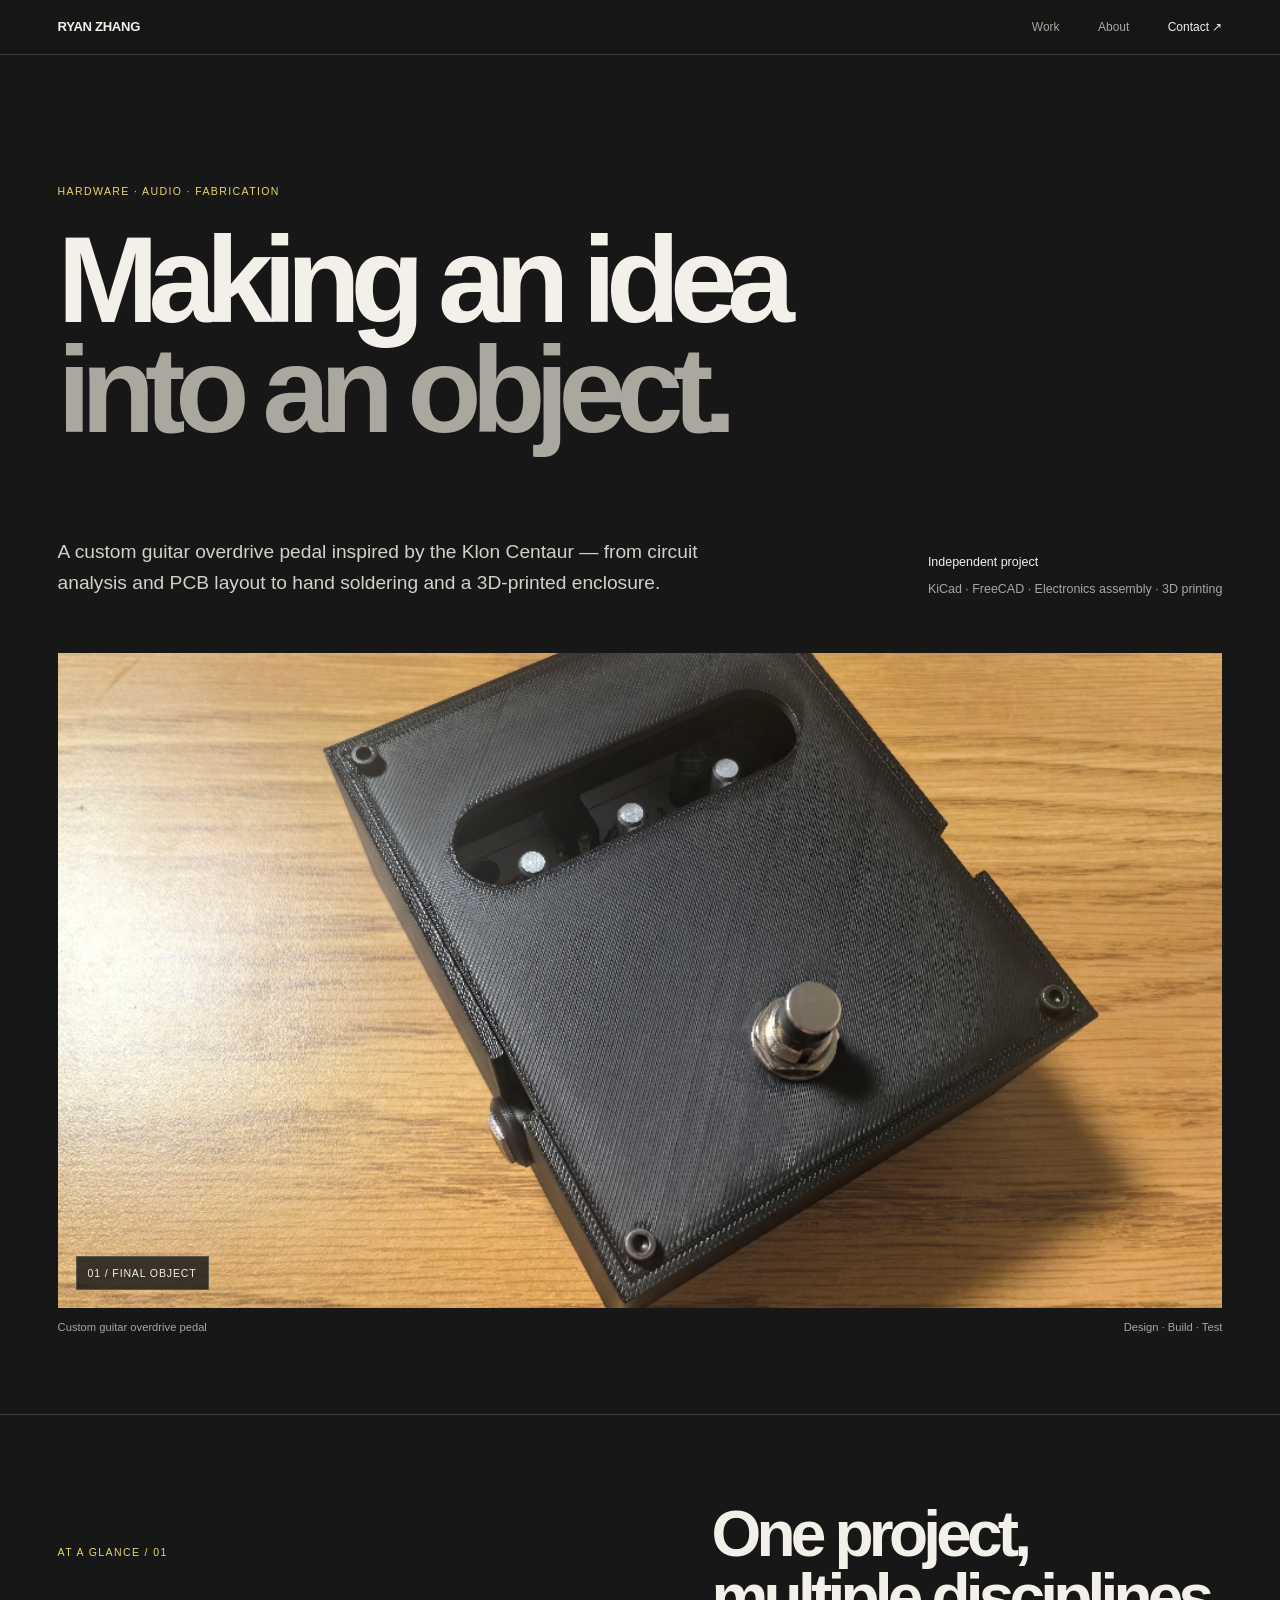
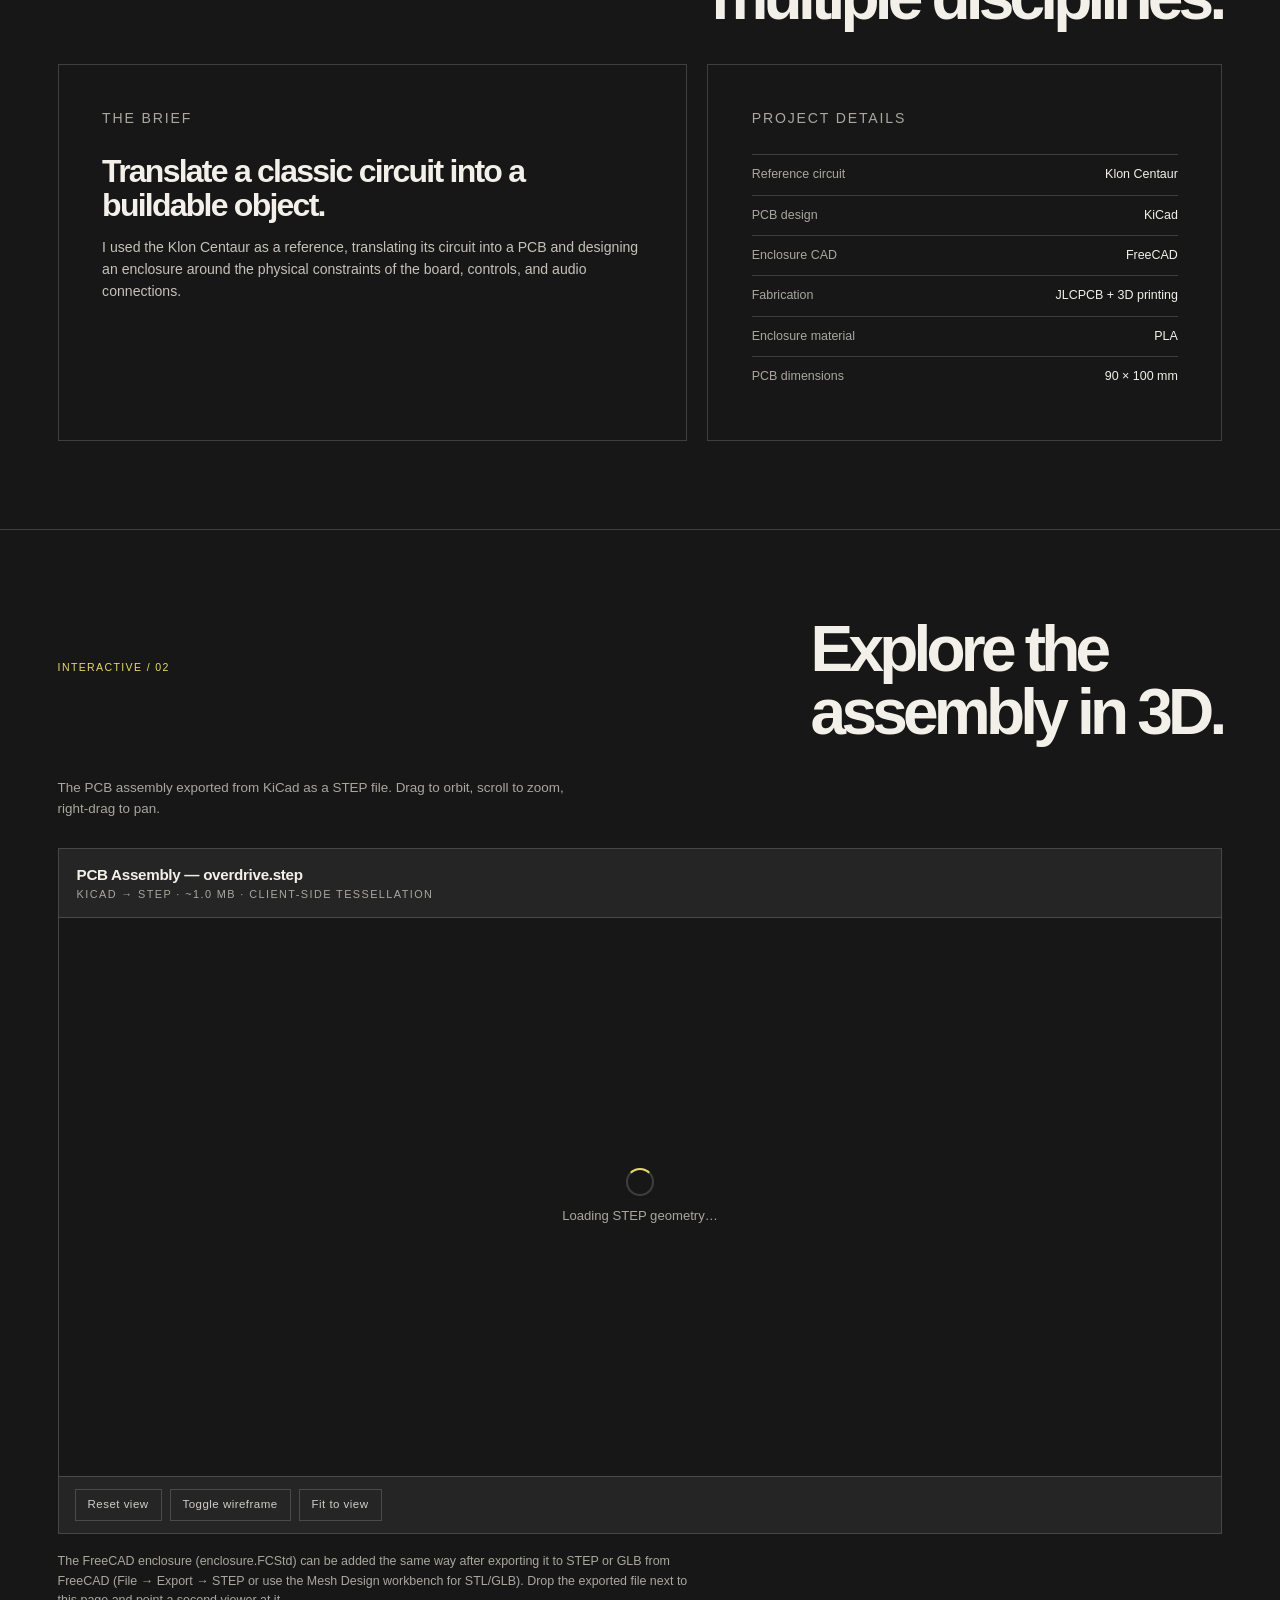
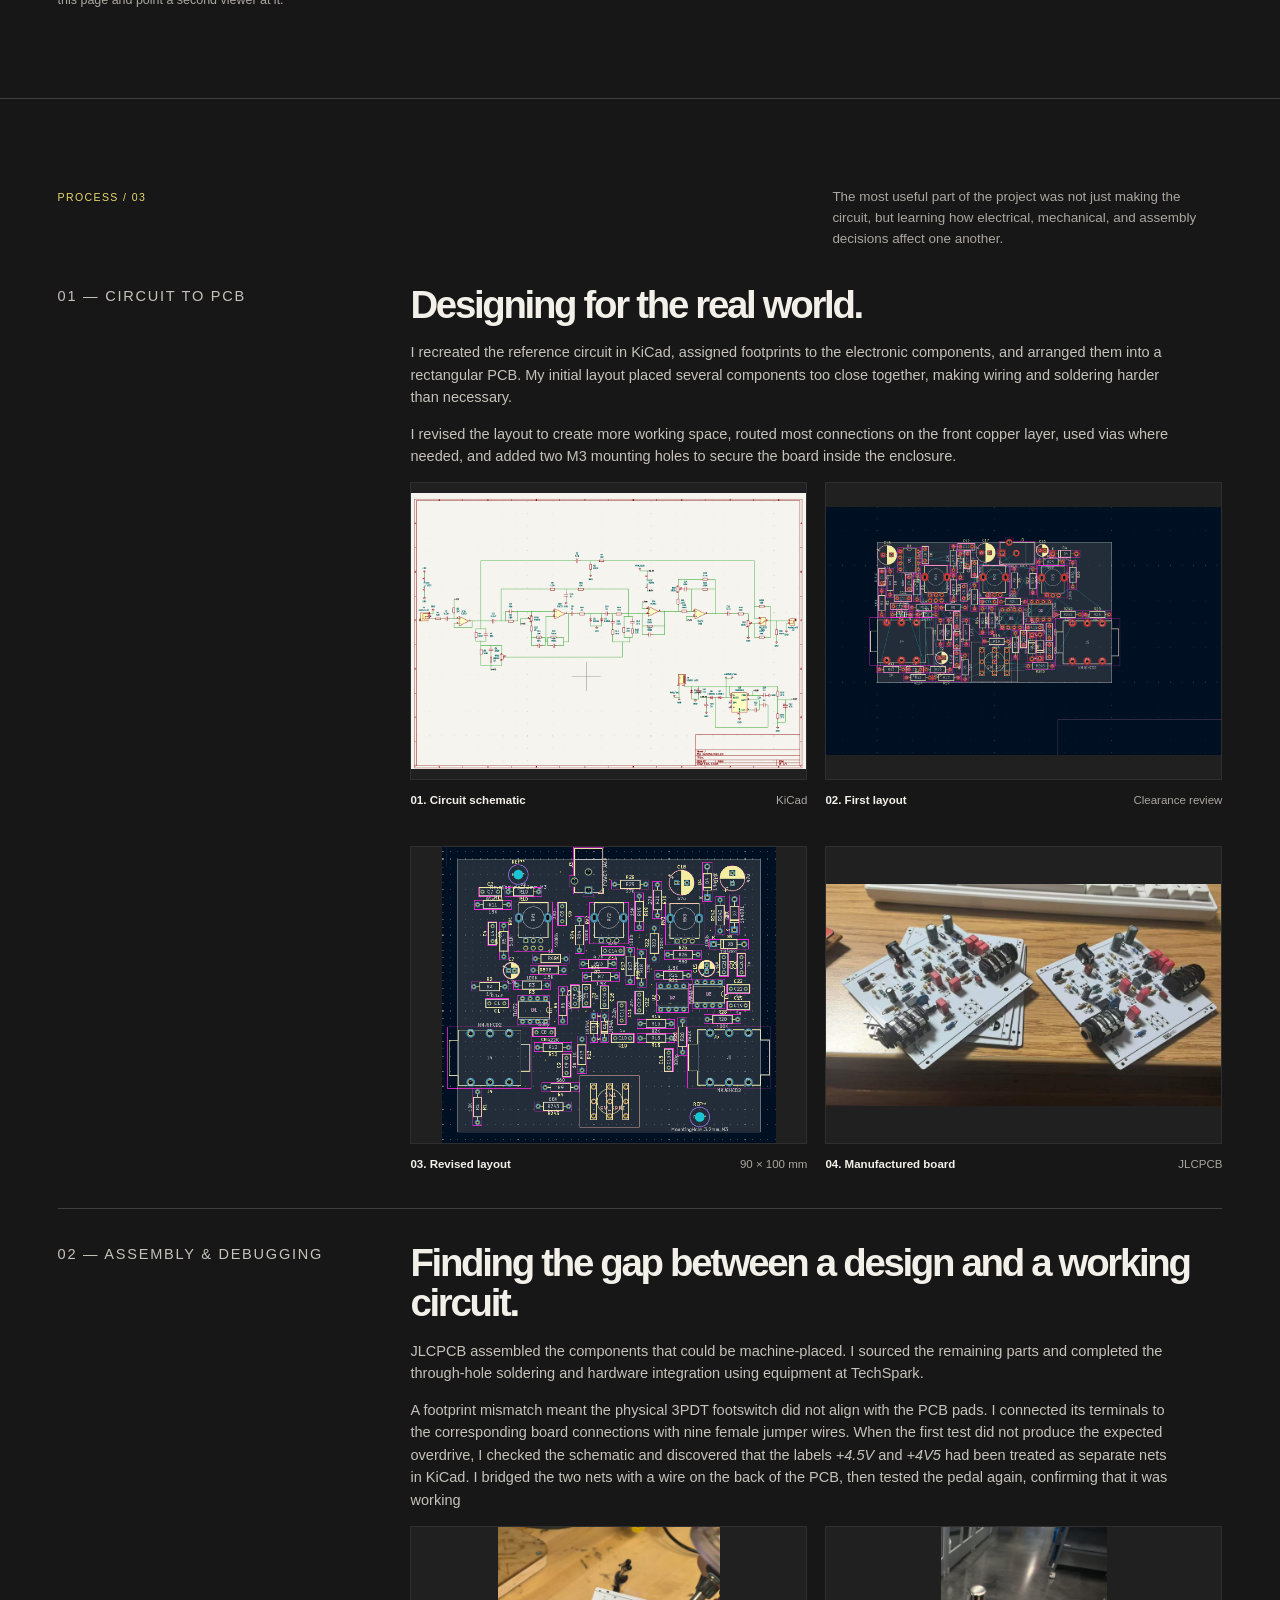
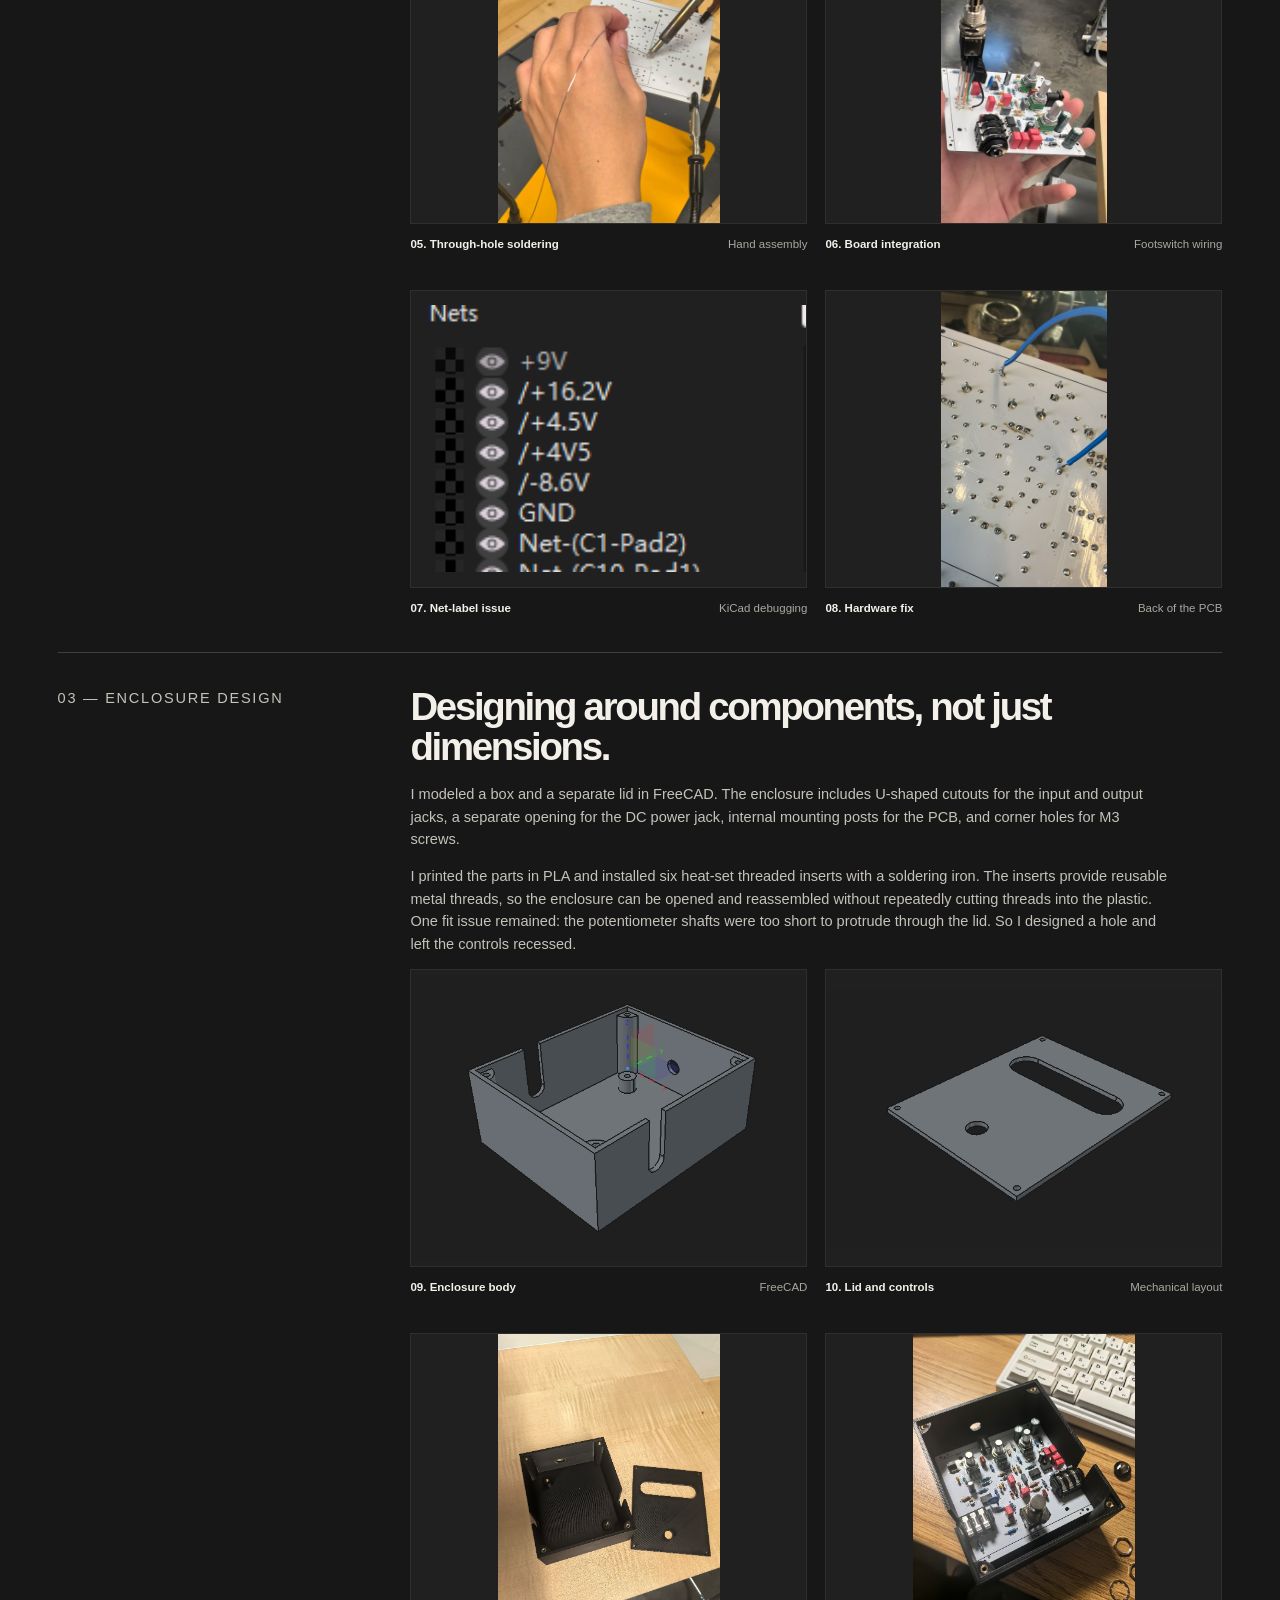
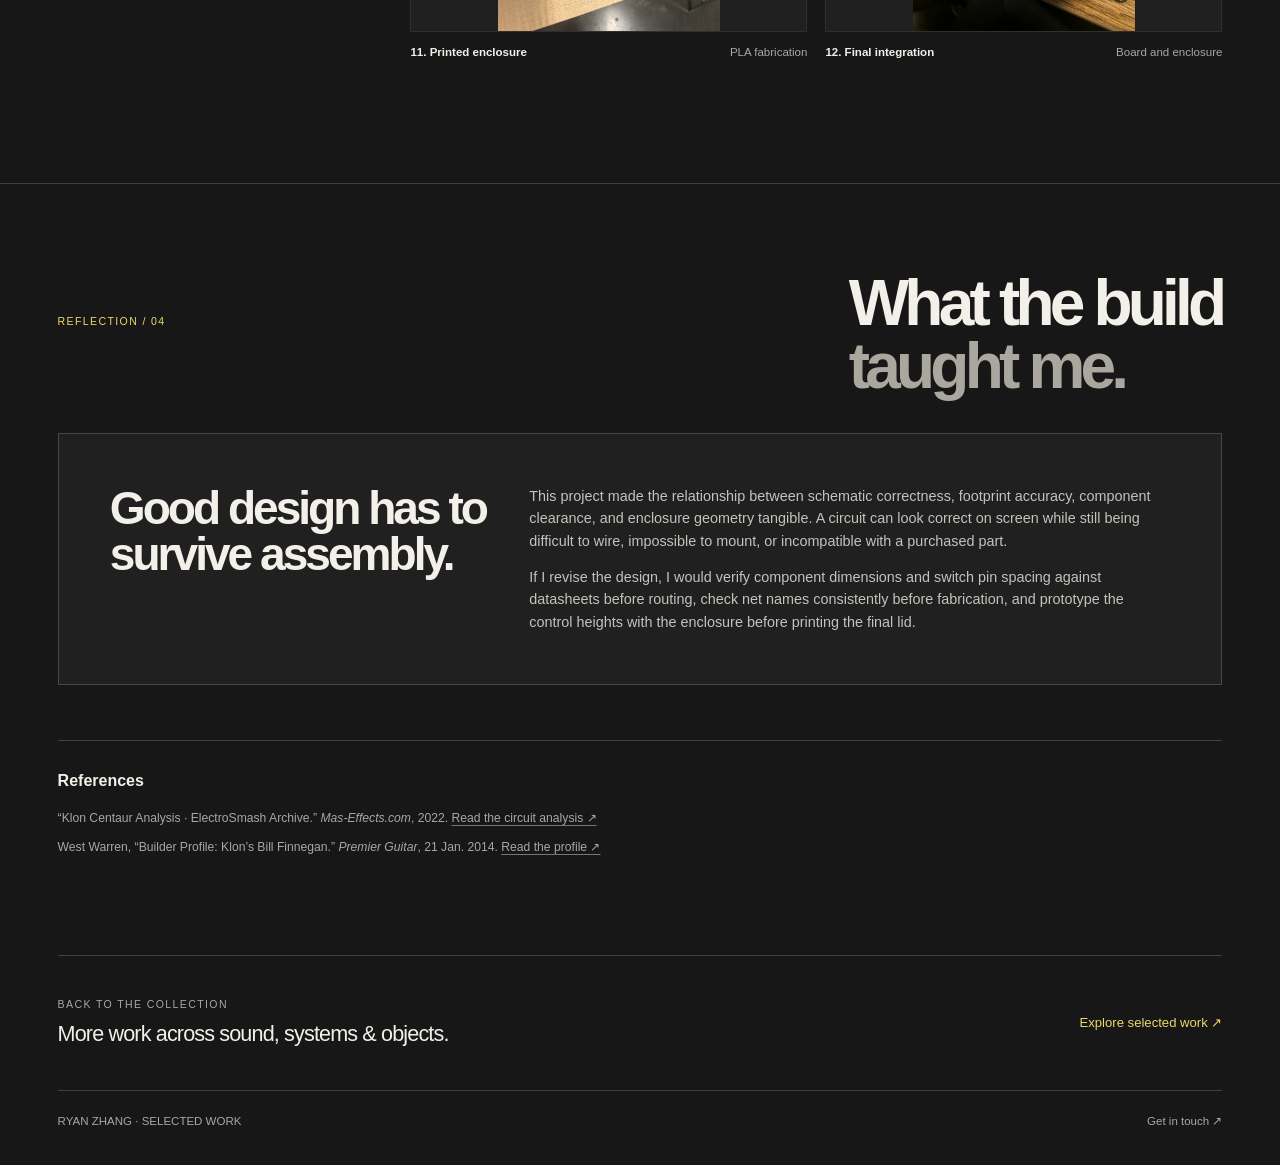
==== custom-guitar-overdrive-pedal/index.html @ 2b257dc9 "design" ====
<!DOCTYPE html>
<html lang="en">
<head>
  <meta charset="UTF-8">
  <meta name="viewport" content="width=device-width, initial-scale=1.0">
  <meta name="theme-color" content="#171717">
  <meta name="description" content="A custom guitar overdrive pedal designed in KiCad, assembled by hand, and housed in a 3D-printed enclosure.">
  <title>Custom Guitar Overdrive Pedal — Ryan Zhang</title>
  <style>
    :root {
      --bg: #171717;
      --panel: #202020;
      --panel-2: #252525;
      --text: #f2f0e9;
      --muted: #aaa79f;
      --soft: #d0cdc5;
      --line: rgba(242, 240, 233, .18);
      --accent: #e9d86b;
      --page: min(1440px, calc(100% - 9vw));
    }
    * { box-sizing: border-box; margin: 0; padding: 0; }
    html { scroll-behavior: smooth; scroll-padding-top: 88px; }
    body {
      background: var(--bg); color: var(--text);
      font-family: Inter, "Helvetica Neue", Arial, sans-serif;
      -webkit-font-smoothing: antialiased; line-height: 1.55;
    }
    a { color: inherit; text-decoration: none; }
    img { display: block; max-width: 100%; }
    button { font: inherit; }
    ::selection { background: var(--accent); color: var(--bg); }
    .wrap { width: var(--page); margin-inline: auto; }
    .topbar {
      position: sticky; top: 0; z-index: 20;
      display: flex; align-items: center; justify-content: space-between;
      gap: 24px; padding: 17px max(4.5vw, calc((100vw - 1440px) / 2));
      border-bottom: 1px solid var(--line);
      background: rgba(23,23,23,.91); backdrop-filter: blur(16px);
    }
    .wordmark { font-size: .82rem; font-weight: 760; letter-spacing: -.025em; }
    .nav { display: flex; align-items: center; gap: clamp(18px, 3vw, 42px); }
    .nav a { font-size: .75rem; color: var(--muted); transition: color .2s ease; }
    .nav a:hover, .nav a:focus-visible { color: var(--accent); }
    .nav .contact-link { color: var(--text); }
    .eyebrow, .section-label, .meta, .figure-no {
      font-size: .66rem; letter-spacing: .13em; text-transform: uppercase;
    }
    .eyebrow, .section-label { color: var(--accent); }
    .hero { padding-top: clamp(72px, 10vw, 142px); padding-bottom: 78px; }
    .eyebrow { margin-bottom: 25px; }
    h1 {
      max-width: 1160px; font-size: clamp(3.4rem, 9.5vw, 9rem);
      line-height: .91; letter-spacing: -.085em; font-weight: 730;
    }
    h1 .muted-line { display: block; color: var(--muted); }
    .hero-bottom {
      display: grid; grid-template-columns: minmax(0, 1.15fr) minmax(220px, .6fr);
      gap: 36px; align-items: end; margin-top: clamp(42px, 7vw, 90px);
    }
    .intro { max-width: 640px; font-size: clamp(1rem, 1.5vw, 1.22rem); color: #d4d1c9; line-height: 1.65; }
    .hero-note { justify-self: end; max-width: 300px; color: var(--muted); font-size: .78rem; }
    .hero-note span { color: var(--text); display: block; margin-bottom: 7px; }
    .hero-image { margin-top: 54px; position: relative; background: var(--panel); overflow: hidden; }
    .hero-image img { width: 100%; max-height: 760px; aspect-ratio: 16 / 9; object-fit: cover; cursor: zoom-in; }
    .image-overlay {
      position: absolute; left: 18px; bottom: 18px; padding: 8px 11px;
      background: rgba(23,23,23,.82); border: 1px solid var(--line);
      color: var(--text); font-size: .66rem; letter-spacing: .08em; text-transform: uppercase;
      pointer-events: none;
    }
    .image-caption { display: flex; justify-content: space-between; gap: 20px; margin-top: 11px; color: var(--muted); font-size: .7rem; }
    .section { padding-block: 88px; border-top: 1px solid var(--line); }
    .section-head { display: flex; align-items: baseline; justify-content: space-between; gap: 24px; margin-bottom: 35px; }
    .section-label { flex: 0 0 auto; }
    h2 { font-size: clamp(2.2rem, 5vw, 4.8rem); line-height: .98; letter-spacing: -.075em; font-weight: 680; }
    .section-description { max-width: 390px; color: var(--muted); font-size: .84rem; }
    .overview-grid { display: grid; grid-template-columns: 1.1fr .9fr; gap: 20px; }
    .overview-card { padding: clamp(23px, 3.4vw, 44px); border: 1px solid var(--line); min-height: 235px; }
    .overview-card .meta { color: var(--muted); }
    .overview-card h3 { font-size: clamp(1.45rem, 2.5vw, 2.4rem); line-height: 1.06; letter-spacing: -.055em; margin: 25px 0 14px; }
    .overview-card p { color: #c5c2ba; font-size: .88rem; max-width: 590px; }
    .spec-list { list-style: none; margin-top: 24px; }
    .spec-list li { display: flex; justify-content: space-between; gap: 18px; padding: 10px 0; border-top: 1px solid var(--line); font-size: .78rem; }
    .spec-list li span:first-child { color: var(--muted); }
    .spec-list li span:last-child { text-align: right; }
    .story { display: grid; grid-template-columns: minmax(150px, .34fr) minmax(0, 1fr); gap: clamp(25px, 6vw, 95px); padding: 34px 0; border-top: 1px solid var(--line); }
    .story:first-of-type { border-top: 0; padding-top: 0; }
    .story-index { color: var(--accent); font-size: .69rem; letter-spacing: .12em; text-transform: uppercase; }
    .story h3 { font-size: clamp(1.55rem, 3vw, 2.7rem); letter-spacing: -.06em; line-height: 1.05; margin-bottom: 16px; }
    .story p { max-width: 760px; color: #c5c2ba; font-size: .91rem; margin-bottom: 14px; }
    .story p:last-child { margin-bottom: 0; }
    .figure-grid { display: grid; grid-template-columns: repeat(2, minmax(0, 1fr)); gap: 36px 18px; }
    figure { min-width: 0; }
    .figure-image { overflow: hidden; background: var(--panel); border: 1px solid rgba(242,240,233,.07); }
    .figure-image img { width: 100%; aspect-ratio: 4 / 3; object-fit: contain; background: #202020; cursor: zoom-in; transition: transform .5s ease; }
    figure:hover .figure-image img { transform: scale(1.015); }
    figcaption { display: flex; justify-content: space-between; gap: 15px; padding-top: 12px; color: var(--muted); font-size: .72rem; }
    figcaption strong { color: var(--text); font-weight: 560; }
    .wide-figure { margin-top: 30px; }
    .wide-figure .figure-image img { aspect-ratio: 16 / 9; }
    .lesson {
      display: grid; grid-template-columns: .75fr 1.25fr; gap: 35px;
      padding: clamp(25px, 4vw, 52px); background: var(--panel); border: 1px solid var(--line);
    }
    .lesson h3 { font-size: clamp(1.8rem, 3.6vw, 3.2rem); line-height: 1; letter-spacing: -.065em; }
    .lesson p { color: #c5c2ba; font-size: .9rem; margin-bottom: 14px; }
    .lesson p:last-child { margin-bottom: 0; }
    .sources { border-top: 1px solid var(--line); padding-top: 28px; }
    .sources h3 { font-size: 1rem; margin-bottom: 15px; }
    .sources p { color: var(--muted); font-size: .76rem; margin-bottom: 10px; overflow-wrap: anywhere; }
    .sources a { text-decoration: underline; text-decoration-color: #777; text-underline-offset: 3px; }
    .next-project { display: flex; align-items: center; justify-content: space-between; gap: 25px; padding-block: 40px; border-top: 1px solid var(--line); }
    .next-project .meta { color: var(--muted); }
    .next-project a { color: var(--accent); font-size: .82rem; }
    footer { border-top: 1px solid var(--line); padding: 22px 0 34px; display: flex; justify-content: space-between; gap: 20px; color: var(--muted); font-size: .72rem; }
    .lightbox {
      position: fixed; inset: 0; z-index: 100; display: none; align-items: center; justify-content: center;
      padding: 4vw; background: rgba(0,0,0,.92); cursor: zoom-out;
    }
    .lightbox.open { display: flex; }
    .lightbox img { max-width: 94vw; max-height: 88vh; object-fit: contain; }
    .lightbox button {
      position: absolute; top: 20px; right: 25px; border: 1px solid var(--line);
      background: var(--panel); color: var(--text); padding: 9px 13px; cursor: pointer;
    }

    /* ===== 3D Viewer styles ===== */
    .viewer-section { padding-block: 88px; border-top: 1px solid var(--line); }
    .viewer-grid {
      display: grid;
      grid-template-columns: 1fr;
      gap: 28px;
    }
    .viewer-card {
      border: 1px solid var(--line);
      background: var(--panel);
      overflow: hidden;
    }
    .viewer-header {
      display: flex;
      align-items: center;
      justify-content: space-between;
      gap: 16px;
      padding: 14px 18px;
      border-bottom: 1px solid var(--line);
      background: var(--panel-2);
    }
    .viewer-header h3 {
      font-size: .95rem;
      letter-spacing: -.02em;
      font-weight: 600;
    }
    .viewer-header .meta { color: var(--muted); font-size: .68rem; }
    .viewer-canvas-wrap {
      position: relative;
      width: 100%;
      height: min(62vh, 560px);
      background: #1a1a1a;
    }
    .viewer-canvas-wrap canvas {
      display: block;
      width: 100% !important;
      height: 100% !important;
    }
    .viewer-status {
      position: absolute;
      inset: 0;
      display: flex;
      align-items: center;
      justify-content: center;
      flex-direction: column;
      gap: 10px;
      background: rgba(23,23,23,.85);
      color: var(--muted);
      font-size: .82rem;
      pointer-events: none;
      transition: opacity .3s ease;
    }
    .viewer-status.hidden { opacity: 0; pointer-events: none; }
    .viewer-status .spinner {
      width: 28px; height: 28px;
      border: 2px solid var(--line);
      border-top-color: var(--accent);
      border-radius: 50%;
      animation: spin 0.8s linear infinite;
    }
    @keyframes spin { to { transform: rotate(360deg); } }
    .viewer-controls {
      display: flex;
      flex-wrap: wrap;
      gap: 8px;
      padding: 12px 16px;
      border-top: 1px solid var(--line);
      background: var(--panel-2);
    }
    .viewer-controls button {
      background: transparent;
      border: 1px solid var(--line);
      color: var(--soft);
      padding: 6px 12px;
      font-size: .72rem;
      letter-spacing: .04em;
      cursor: pointer;
      transition: border-color .2s, color .2s;
    }
    .viewer-controls button:hover,
    .viewer-controls button:focus-visible {
      border-color: var(--accent);
      color: var(--accent);
    }
    .viewer-note {
      margin-top: 18px;
      color: var(--muted);
      font-size: .78rem;
      max-width: 640px;
    }

    @media (max-width: 760px) {
      :root { --page: calc(100% - 40px); }
      .topbar { padding: 15px 20px; }
      .nav { gap: 15px; }
      .nav a { font-size: .7rem; }
      .hero { padding-top: 75px; padding-bottom: 55px; }
      h1 { font-size: clamp(3.1rem, 14vw, 6.5rem); }
      .hero-bottom, .overview-grid, .lesson { grid-template-columns: 1fr; }
      .hero-bottom { gap: 18px; margin-top: 38px; }
      .hero-note { justify-self: start; }
      .hero-image { margin-top: 35px; }
      .hero-image img { aspect-ratio: 4 / 3; }
      .section, .viewer-section { padding-block: 62px; }
      .section-head { align-items: flex-start; flex-direction: column; gap: 14px; }
      .story { grid-template-columns: 1fr; gap: 14px; }
      .figure-grid { grid-template-columns: 1fr; gap: 28px; }
      .figure-image img { aspect-ratio: 4 / 3; }
      .image-caption { flex-direction: column; gap: 3px; }
      .next-project, footer { align-items: flex-start; flex-direction: column; }
      .viewer-canvas-wrap { height: 48vh; }
    }
    @media (prefers-reduced-motion: reduce) {
      html { scroll-behavior: auto; }
      *, *::before, *::after { transition-duration: .01ms !important; animation-duration: .01ms !important; }
    }
  </style>
</head>
<body>
  <header class="topbar">
    <a class="wordmark" href="../index.html">RYAN ZHANG</a>
    <nav class="nav" aria-label="Main navigation">
      <a href="../index.html#work">Work</a>
      <a href="../index.html#about">About</a>
      <a class="contact-link" href="../index.html#contact">Contact ↗</a>
    </nav>
  </header>

  <main>
    <section class="hero wrap" id="top">
      <p class="eyebrow">Hardware · Audio · Fabrication</p>
      <h1>Making an idea<br><span class="muted-line">into an object.</span></h1>
      <div class="hero-bottom">
        <p class="intro">A custom guitar overdrive pedal inspired by the Klon Centaur — from circuit analysis and PCB layout to hand soldering and a 3D-printed enclosure.</p>
        <p class="hero-note"><span>Independent project</span>KiCad · FreeCAD · Electronics assembly · 3D printing</p>
      </div>
      <figure class="hero-image">
        <img src="../resources/custom_guitar_overdrive_pedal/figure-01.jpeg" alt="Completed custom guitar overdrive pedal" data-lightbox>
        <span class="image-overlay">01 / Final object</span>
      </figure>
      <div class="image-caption"><span>Custom guitar overdrive pedal</span><span>Design · Build · Test</span></div>
    </section>

    <section class="section">
      <div class="wrap">
        <div class="section-head">
          <p class="section-label">At a glance / 01</p>
          <h2>One project,<br>multiple disciplines.</h2>
        </div>
        <div class="overview-grid">
          <article class="overview-card">
            <p class="meta">The brief</p>
            <h3>Translate a classic circuit into a buildable object.</h3>
            <p>I used the Klon Centaur as a reference, translating its circuit into a PCB and designing an enclosure around the physical constraints of the board, controls, and audio connections.</p>
          </article>
          <article class="overview-card">
            <p class="meta">Project details</p>
            <ul class="spec-list">
              <li><span>Reference circuit</span><span>Klon Centaur</span></li>
              <li><span>PCB design</span><span>KiCad</span></li>
              <li><span>Enclosure CAD</span><span>FreeCAD</span></li>
              <li><span>Fabrication</span><span>JLCPCB + 3D printing</span></li>
              <li><span>Enclosure material</span><span>PLA</span></li>
              <li><span>PCB dimensions</span><span>90 × 100 mm</span></li>
            </ul>
          </article>
        </div>
      </div>
    </section>

    <!-- ===== Interactive 3D Section ===== -->
    <section class="viewer-section" id="3d">
      <div class="wrap">
        <div class="section-head">
          <p class="section-label">Interactive / 02</p>
          <h2>Explore the<br>assembly in 3D.</h2>
        </div>
        <p class="section-description" style="max-width:520px;margin-bottom:28px">
          The PCB assembly exported from KiCad as a STEP file. Drag to orbit, scroll to zoom, right-drag to pan.
        </p>

        <div class="viewer-grid">
          <div class="viewer-card">
            <div class="viewer-header">
              <div>
                <h3>PCB Assembly — overdrive.step</h3>
                <p class="meta">KiCad → STEP · ~1.0 MB · client-side tessellation</p>
              </div>
            </div>
            <div class="viewer-canvas-wrap" id="pcb-viewer">
              <div class="viewer-status" id="pcb-status">
                <div class="spinner"></div>
                <span>Loading STEP geometry…</span>
              </div>
            </div>
            <div class="viewer-controls">
              <button type="button" id="pcb-reset">Reset view</button>
              <button type="button" id="pcb-wireframe">Toggle wireframe</button>
              <button type="button" id="pcb-fit">Fit to view</button>
            </div>
          </div>
        </div>

        <p class="viewer-note">
          The FreeCAD enclosure (enclosure.FCStd) can be added the same way after exporting it to STEP or GLB from FreeCAD
          (File → Export → STEP or use the Mesh Design workbench for STL/GLB). Drop the exported file next to this page and
          point a second viewer at it.
        </p>
      </div>
    </section>

    <section class="section">
      <div class="wrap">
        <div class="section-head">
          <p class="section-label">Process / 03</p>
          <p class="section-description">The most useful part of the project was not just making the circuit, but learning how electrical, mechanical, and assembly decisions affect one another.</p>
        </div>

        <article class="story">
          <p class="story-index">01 — Circuit to PCB</p>
          <div>
            <h3>Designing for the real world.</h3>
            <p>I recreated the reference circuit in KiCad, assigned footprints to the electronic components, and arranged them into a rectangular PCB. My initial layout placed several components too close together, making wiring and soldering harder than necessary.</p>
            <p>I revised the layout to create more working space, routed most connections on the front copper layer, used vias where needed, and added two M3 mounting holes to secure the board inside the enclosure.</p>
            <div class="figure-grid">
              <figure>
                <div class="figure-image"><img src="../resources/custom_guitar_overdrive_pedal/figure-02.png" alt="Klon-inspired circuit schematic in KiCad" loading="lazy" data-lightbox></div>
                <figcaption><strong>01. Circuit schematic</strong><span>KiCad</span></figcaption>
              </figure>
              <figure>
                <div class="figure-image"><img src="../resources/custom_guitar_overdrive_pedal/figure-03.png" alt="Initial compact PCB layout" loading="lazy" data-lightbox></div>
                <figcaption><strong>02. First layout</strong><span>Clearance review</span></figcaption>
              </figure>
              <figure>
                <div class="figure-image"><img src="../resources/custom_guitar_overdrive_pedal/figure-04.png" alt="Revised PCB layout with more component spacing" loading="lazy" data-lightbox></div>
                <figcaption><strong>03. Revised layout</strong><span>90 × 100 mm</span></figcaption>
              </figure>
              <figure>
                <div class="figure-image"><img src="../resources/custom_guitar_overdrive_pedal/figure-05.jpeg" alt="Manufactured PCB before all through-hole components were installed" loading="lazy" data-lightbox></div>
                <figcaption><strong>04. Manufactured board</strong><span>JLCPCB</span></figcaption>
              </figure>
            </div>
          </div>
        </article>

        <article class="story">
          <p class="story-index">02 — Assembly & debugging</p>
          <div>
            <h3>Finding the gap between a design and a working circuit.</h3>
            <p>JLCPCB assembled the components that could be machine-placed. I sourced the remaining parts and completed the through-hole soldering and hardware integration using equipment at TechSpark.</p>
            <p>A footprint mismatch meant the physical 3PDT footswitch did not align with the PCB pads. I connected its terminals to the corresponding board connections with nine female jumper wires. When the first test did not produce the expected overdrive, I checked the schematic and discovered that the labels <em>+4.5V</em> and <em>+4V5</em> had been treated as separate nets in KiCad. I bridged the two nets with a wire on the back of the PCB, then tested the pedal again, confirming that it was working</p>
            <div class="figure-grid">
              <figure>
                <div class="figure-image"><img src="../resources/custom_guitar_overdrive_pedal/figure-06.jpeg" alt="Soldering a diode onto the PCB" loading="lazy" data-lightbox></div>
                <figcaption><strong>05. Through-hole soldering</strong><span>Hand assembly</span></figcaption>
              </figure>
              <figure>
                <div class="figure-image"><img src="../resources/custom_guitar_overdrive_pedal/figure-07.jpeg" alt="PCB after soldering and jumper-wire integration" loading="lazy" data-lightbox></div>
                <figcaption><strong>06. Board integration</strong><span>Footswitch wiring</span></figcaption>
              </figure>
              <figure>
                <div class="figure-image"><img src="../resources/custom_guitar_overdrive_pedal/figure-08.png" alt="KiCad schematic showing the differently named voltage nets" loading="lazy" data-lightbox></div>
                <figcaption><strong>07. Net-label issue</strong><span>KiCad debugging</span></figcaption>
              </figure>
              <figure>
                <div class="figure-image"><img src="../resources/custom_guitar_overdrive_pedal/figure-09.jpeg" alt="Wire soldered across the two PCB nets" loading="lazy" data-lightbox></div>
                <figcaption><strong>08. Hardware fix</strong><span>Back of the PCB</span></figcaption>
              </figure>
            </div>
          </div>
        </article>

        <article class="story">
          <p class="story-index">03 — Enclosure design</p>
          <div>
            <h3>Designing around components, not just dimensions.</h3>
            <p>I modeled a box and a separate lid in FreeCAD. The enclosure includes U-shaped cutouts for the input and output jacks, a separate opening for the DC power jack, internal mounting posts for the PCB, and corner holes for M3 screws.</p>
            <p>I printed the parts in PLA and installed six heat-set threaded inserts with a soldering iron. The inserts provide reusable metal threads, so the enclosure can be opened and reassembled without repeatedly cutting threads into the plastic. One fit issue remained: the potentiometer shafts were too short to protrude through the lid. So I designed a hole and left the controls recessed.</p>
            <div class="figure-grid">
              <figure>
                <div class="figure-image"><img src="../resources/custom_guitar_overdrive_pedal/figure-10.png" alt="FreeCAD model of the enclosure box" loading="lazy" data-lightbox></div>
                <figcaption><strong>09. Enclosure body</strong><span>FreeCAD</span></figcaption>
              </figure>
              <figure>
                <div class="figure-image"><img src="../resources/custom_guitar_overdrive_pedal/figure-11.png" alt="FreeCAD model of the enclosure lid with openings for controls" loading="lazy" data-lightbox></div>
                <figcaption><strong>10. Lid and controls</strong><span>Mechanical layout</span></figcaption>
              </figure>
              <figure>
                <div class="figure-image"><img src="../resources/custom_guitar_overdrive_pedal/figure-12.jpeg" alt="3D-printed PLA enclosure" loading="lazy" data-lightbox></div>
                <figcaption><strong>11. Printed enclosure</strong><span>PLA fabrication</span></figcaption>
              </figure>
              <figure>
                <div class="figure-image"><img src="../resources/custom_guitar_overdrive_pedal/figure-13.jpeg" alt="PCB being placed inside the printed enclosure" loading="lazy" data-lightbox></div>
                <figcaption><strong>12. Final integration</strong><span>Board and enclosure</span></figcaption>
              </figure>
            </div>
          </div>
        </article>
      </div>
    </section>

    <section class="section">
      <div class="wrap">
        <div class="section-head">
          <p class="section-label">Reflection / 04</p>
          <h2>What the build<br><span style="color:var(--muted)">taught me.</span></h2>
        </div>
        <div class="lesson">
          <h3>Good design has to survive assembly.</h3>
          <div>
            <p>This project made the relationship between schematic correctness, footprint accuracy, component clearance, and enclosure geometry tangible. A circuit can look correct on screen while still being difficult to wire, impossible to mount, or incompatible with a purchased part.</p>
            <p>If I revise the design, I would verify component dimensions and switch pin spacing against datasheets before routing, check net names consistently before fabrication, and prototype the control heights with the enclosure before printing the final lid.</p>
          </div>
        </div>
        <div class="sources" style="margin-top:55px">
          <h3>References</h3>
          <p>“Klon Centaur Analysis · ElectroSmash Archive.” <em>Mas-Effects.com</em>, 2022. <a href="https://electrosmash.mas-effects.com/klon-centaur-analysis.html" target="_blank" rel="noreferrer">Read the circuit analysis ↗</a></p>
          <p>West Warren, “Builder Profile: Klon’s Bill Finnegan.” <em>Premier Guitar</em>, 21 Jan. 2014. <a href="https://www.premierguitar.com/gear/bill-finnegan-klon" target="_blank" rel="noreferrer">Read the profile ↗</a></p>
        </div>
      </div>
    </section>

    <div class="wrap next-project">
      <div><p class="meta">Back to the collection</p><p style="font-size:1.35rem;letter-spacing:-.04em;margin-top:5px">More work across sound, systems & objects.</p></div>
      <a href="../index.html#work">Explore selected work ↗</a>
    </div>
  </main>

  <footer class="wrap">
    <span>RYAN ZHANG · SELECTED WORK</span>
    <a href="mailto:zwd071023@outlook.com">Get in touch ↗</a>
  </footer>

  <div class="lightbox" id="lightbox" role="dialog" aria-modal="true" aria-label="Expanded project image">
    <button type="button" id="lightbox-close" aria-label="Close image">Close ✕</button>
    <img src="" alt="" id="lightbox-image">
  </div>

  <!-- Three.js (module) + occt-import-js -->
  <script type="importmap">
  {
    "imports": {
      "three": "https://cdn.jsdelivr.net/npm/three@0.160.0/build/three.module.js",
      "three/addons/": "https://cdn.jsdelivr.net/npm/three@0.160.0/examples/jsm/"
    }
  }
  </script>
  <script src="https://cdn.jsdelivr.net/npm/occt-import-js@0.0.23/dist/occt-import-js.js"></script>

  <script type="module">
    import * as THREE from 'three';
    import { OrbitControls } from 'three/addons/controls/OrbitControls.js';

    /* ---------- Lightbox ---------- */
    const lightbox = document.getElementById('lightbox');
    const lightboxImage = document.getElementById('lightbox-image');
    const closeButton = document.getElementById('lightbox-close');
    let previousFocus = null;

    function closeLightbox() {
      lightbox.classList.remove('open');
      lightboxImage.src = '';
      document.body.style.overflow = '';
      if (previousFocus) previousFocus.focus();
    }

    document.querySelectorAll('[data-lightbox]').forEach((image) => {
      image.addEventListener('click', () => {
        previousFocus = image;
        lightboxImage.src = image.currentSrc || image.src;
        lightboxImage.alt = image.alt;
        lightbox.classList.add('open');
        document.body.style.overflow = 'hidden';
        closeButton.focus();
      });
    });

    closeButton.addEventListener('click', closeLightbox);
    lightbox.addEventListener('click', (event) => {
      if (event.target === lightbox) closeLightbox();
    });
    document.addEventListener('keydown', (event) => {
      if (event.key === 'Escape' && lightbox.classList.contains('open')) closeLightbox();
    });

    /* ---------- STEP Viewer ---------- */
    const container = document.getElementById('pcb-viewer');
    const statusEl = document.getElementById('pcb-status');
    if (!container) throw new Error('Viewer container not found');

    const width = container.clientWidth || 800;
    const height = container.clientHeight || 500;

    const scene = new THREE.Scene();
    scene.background = new THREE.Color(0x1a1a1a);

    const camera = new THREE.PerspectiveCamera(45, width / height, 0.1, 5000);
    camera.position.set(120, 90, 140);

    const renderer = new THREE.WebGLRenderer({ antialias: true, alpha: false });
    renderer.setPixelRatio(Math.min(window.devicePixelRatio, 2));
    renderer.setSize(width, height);
    renderer.outputColorSpace = THREE.SRGBColorSpace;
    container.appendChild(renderer.domElement);

    const controls = new OrbitControls(camera, renderer.domElement);
    controls.enableDamping = true;
    controls.dampingFactor = 0.08;
    controls.target.set(0, 0, 0);

    // Lights
    scene.add(new THREE.AmbientLight(0xffffff, 0.55));
    const dir1 = new THREE.DirectionalLight(0xffffff, 0.85);
    dir1.position.set(80, 120, 60);
    scene.add(dir1);
    const dir2 = new THREE.DirectionalLight(0xffffff, 0.35);
    dir2.position.set(-60, 40, -80);
    scene.add(dir2);

    // Subtle grid
    const grid = new THREE.GridHelper(200, 20, 0x333333, 0x2a2a2a);
    grid.position.y = -5;
    scene.add(grid);

    let modelGroup = new THREE.Group();
    scene.add(modelGroup);
    let wireframeMode = false;
    let meshes = [];

    function setStatus(text, hide = false) {
      if (!statusEl) return;
      const span = statusEl.querySelector('span');
      if (span) span.textContent = text;
      statusEl.classList.toggle('hidden', hide);
    }

    function fitCameraToObject(object) {
      const box = new THREE.Box3().setFromObject(object);
      const size = box.getSize(new THREE.Vector3());
      const center = box.getCenter(new THREE.Vector3());
      const maxDim = Math.max(size.x, size.y, size.z, 1);
      const fov = camera.fov * (Math.PI / 180);
      let cameraZ = Math.abs(maxDim / 2 / Math.tan(fov / 2));
      cameraZ *= 1.7;
      camera.position.set(center.x + cameraZ * 0.55, center.y + cameraZ * 0.4, center.z + cameraZ * 0.7);
      controls.target.copy(center);
      controls.update();
    }

    function buildMeshFromResult(resultMesh) {
      const geometry = new THREE.BufferGeometry();
      geometry.setAttribute('position', new THREE.Float32BufferAttribute(resultMesh.attributes.position.array, 3));
      if (resultMesh.attributes.normal) {
        geometry.setAttribute('normal', new THREE.Float32BufferAttribute(resultMesh.attributes.normal.array, 3));
      } else {
        geometry.computeVertexNormals();
      }
      if (resultMesh.index) {
        geometry.setIndex(resultMesh.index.array);
      }

      let color = 0x3a5f4a; // fallback PCB green
      if (resultMesh.color && resultMesh.color.length >= 3) {
        color = new THREE.Color(resultMesh.color[0], resultMesh.color[1], resultMesh.color[2]);
      }

      const material = new THREE.MeshStandardMaterial({
        color: color,
        metalness: 0.15,
        roughness: 0.65,
        side: THREE.DoubleSide
      });

      const mesh = new THREE.Mesh(geometry, material);
      meshes.push(mesh);
      return mesh;
    }

    async function loadStep(url) {
      setStatus('Downloading STEP…');
      try {
        const response = await fetch(url);
        if (!response.ok) throw new Error(`HTTP ${response.status} – is overdrive.step next to the HTML?`);
        const buffer = await response.arrayBuffer();
        const fileBuffer = new Uint8Array(buffer);

        setStatus('Tessellating geometry (OpenCascade)…');

        if (typeof occtimportjs !== 'function') {
          throw new Error('occt-import-js failed to load');
        }
        const occt = await occtimportjs();

        const result = occt.ReadStepFile(fileBuffer, {
          linearDeflectionType: 'bounding_box_ratio',
          linearDeflection: 0.0015,
          angularDeflection: 0.5
        });

        if (!result || !result.meshes || result.meshes.length === 0) {
          throw new Error('No meshes returned from STEP parser');
        }

        // Clear previous
        while (modelGroup.children.length) {
          const child = modelGroup.children[0];
          modelGroup.remove(child);
          if (child.geometry) child.geometry.dispose();
          if (child.material) child.material.dispose();
        }
        meshes = [];

        for (const resultMesh of result.meshes) {
          modelGroup.add(buildMeshFromResult(resultMesh));
        }

        // Center the model at origin
        const box = new THREE.Box3().setFromObject(modelGroup);
        const center = box.getCenter(new THREE.Vector3());
        modelGroup.position.sub(center);

        fitCameraToObject(modelGroup);
        setStatus('Ready', true);
      } catch (err) {
        console.error(err);
        setStatus('Failed to load STEP — see console');
      }
    }

    // UI buttons
    document.getElementById('pcb-reset')?.addEventListener('click', () => {
      if (modelGroup.children.length) fitCameraToObject(modelGroup);
    });
    document.getElementById('pcb-fit')?.addEventListener('click', () => {
      if (modelGroup.children.length) fitCameraToObject(modelGroup);
    });
    document.getElementById('pcb-wireframe')?.addEventListener('click', () => {
      wireframeMode = !wireframeMode;
      meshes.forEach(m => { if (m.material) m.material.wireframe = wireframeMode; });
    });

    // Resize handling
    const resizeObserver = new ResizeObserver(() => {
      const w = container.clientWidth;
      const h = container.clientHeight;
      if (w === 0 || h === 0) return;
      camera.aspect = w / h;
      camera.updateProjectionMatrix();
      renderer.setSize(w, h);
    });
    resizeObserver.observe(container);

    // Render loop
    function animate() {
      requestAnimationFrame(animate);
      controls.update();
      renderer.render(scene, camera);
    }
    animate();

    // Load the model (must be served from same origin)
    loadStep('./overdrive.step');
  </script>
</body>
</html>
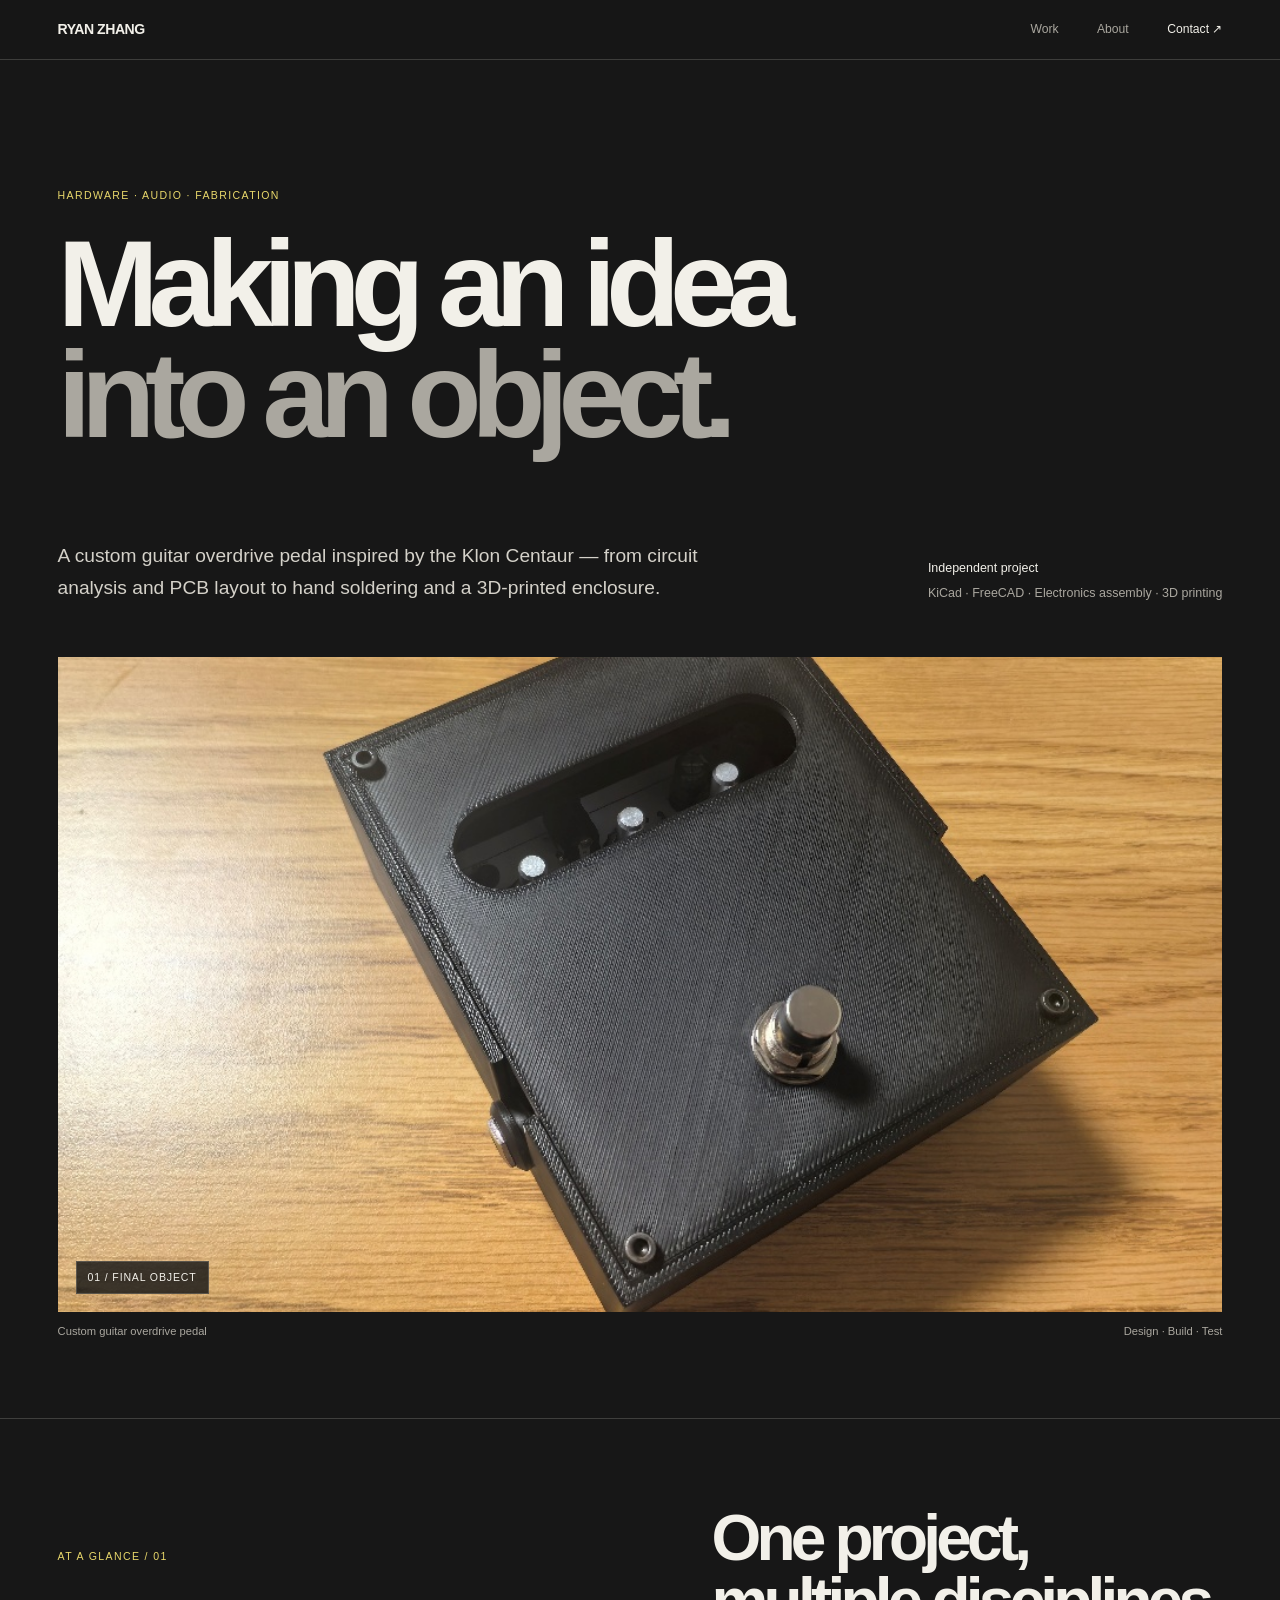
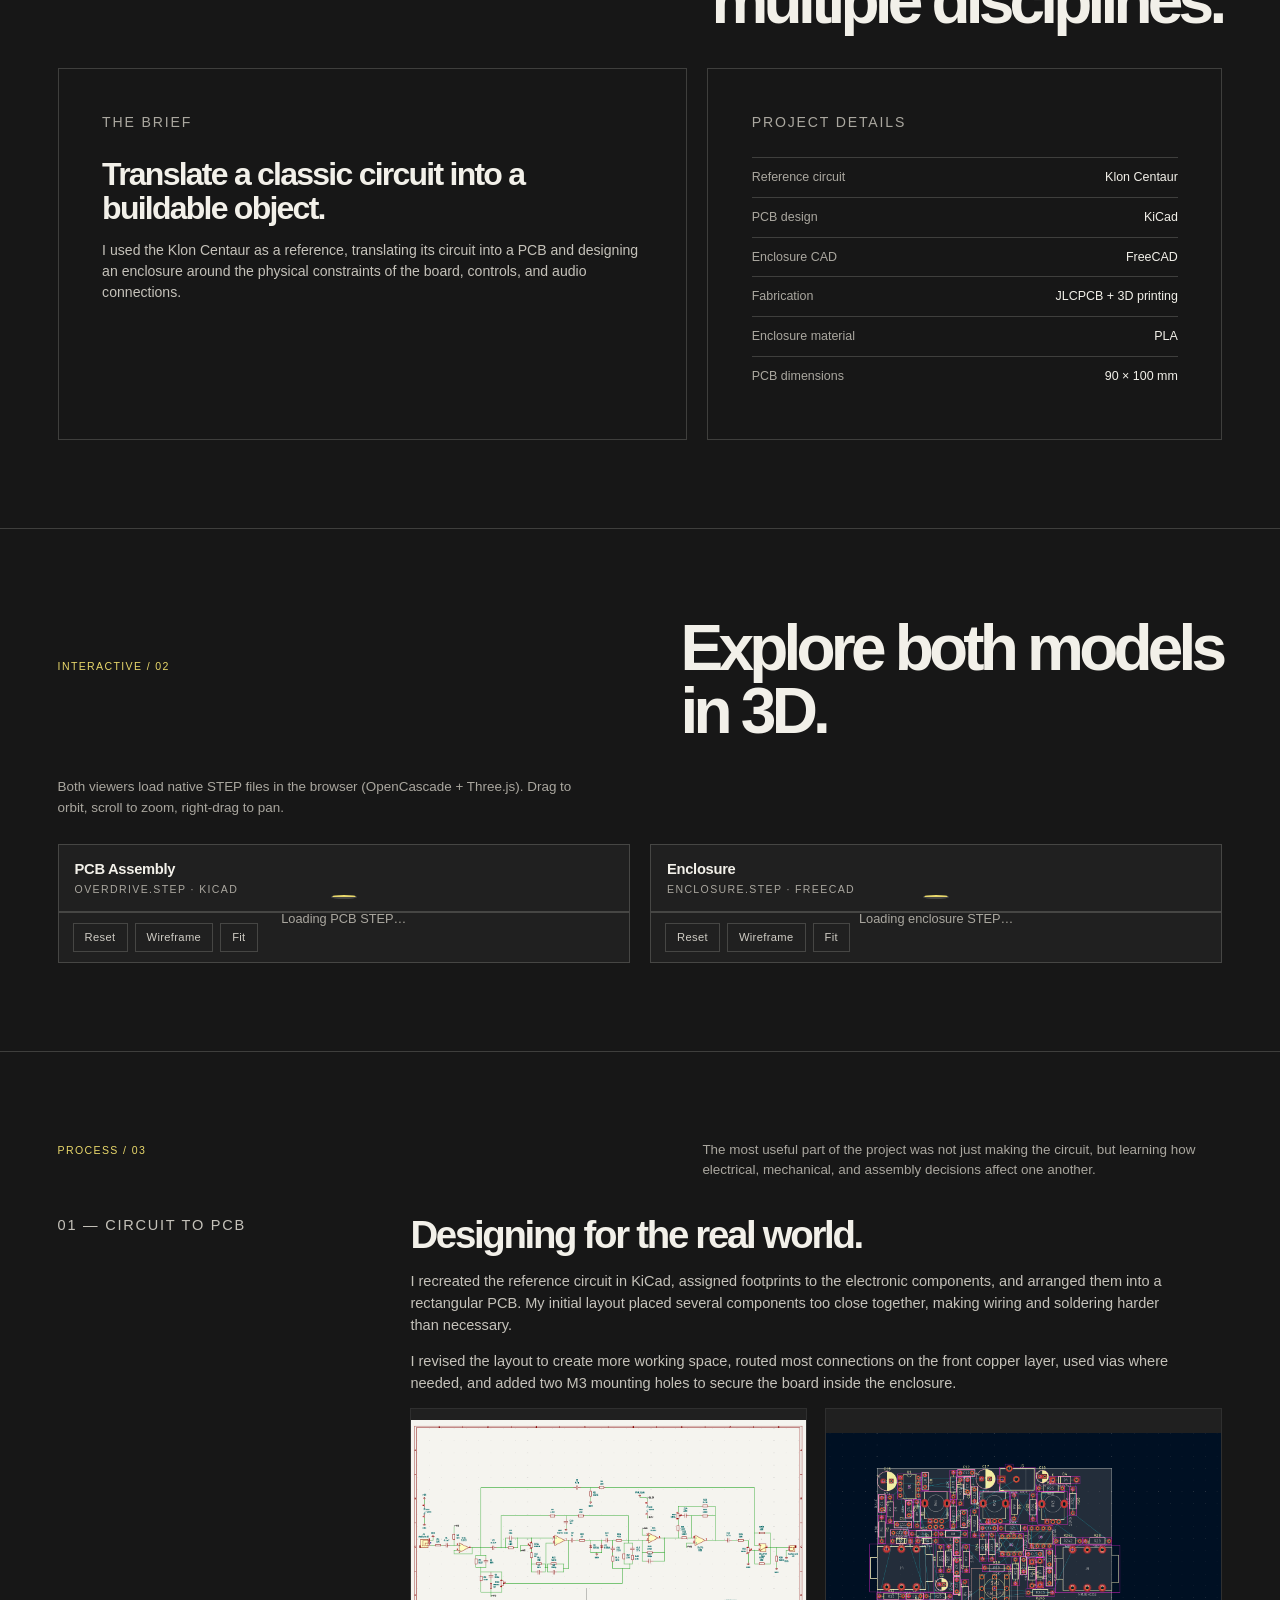
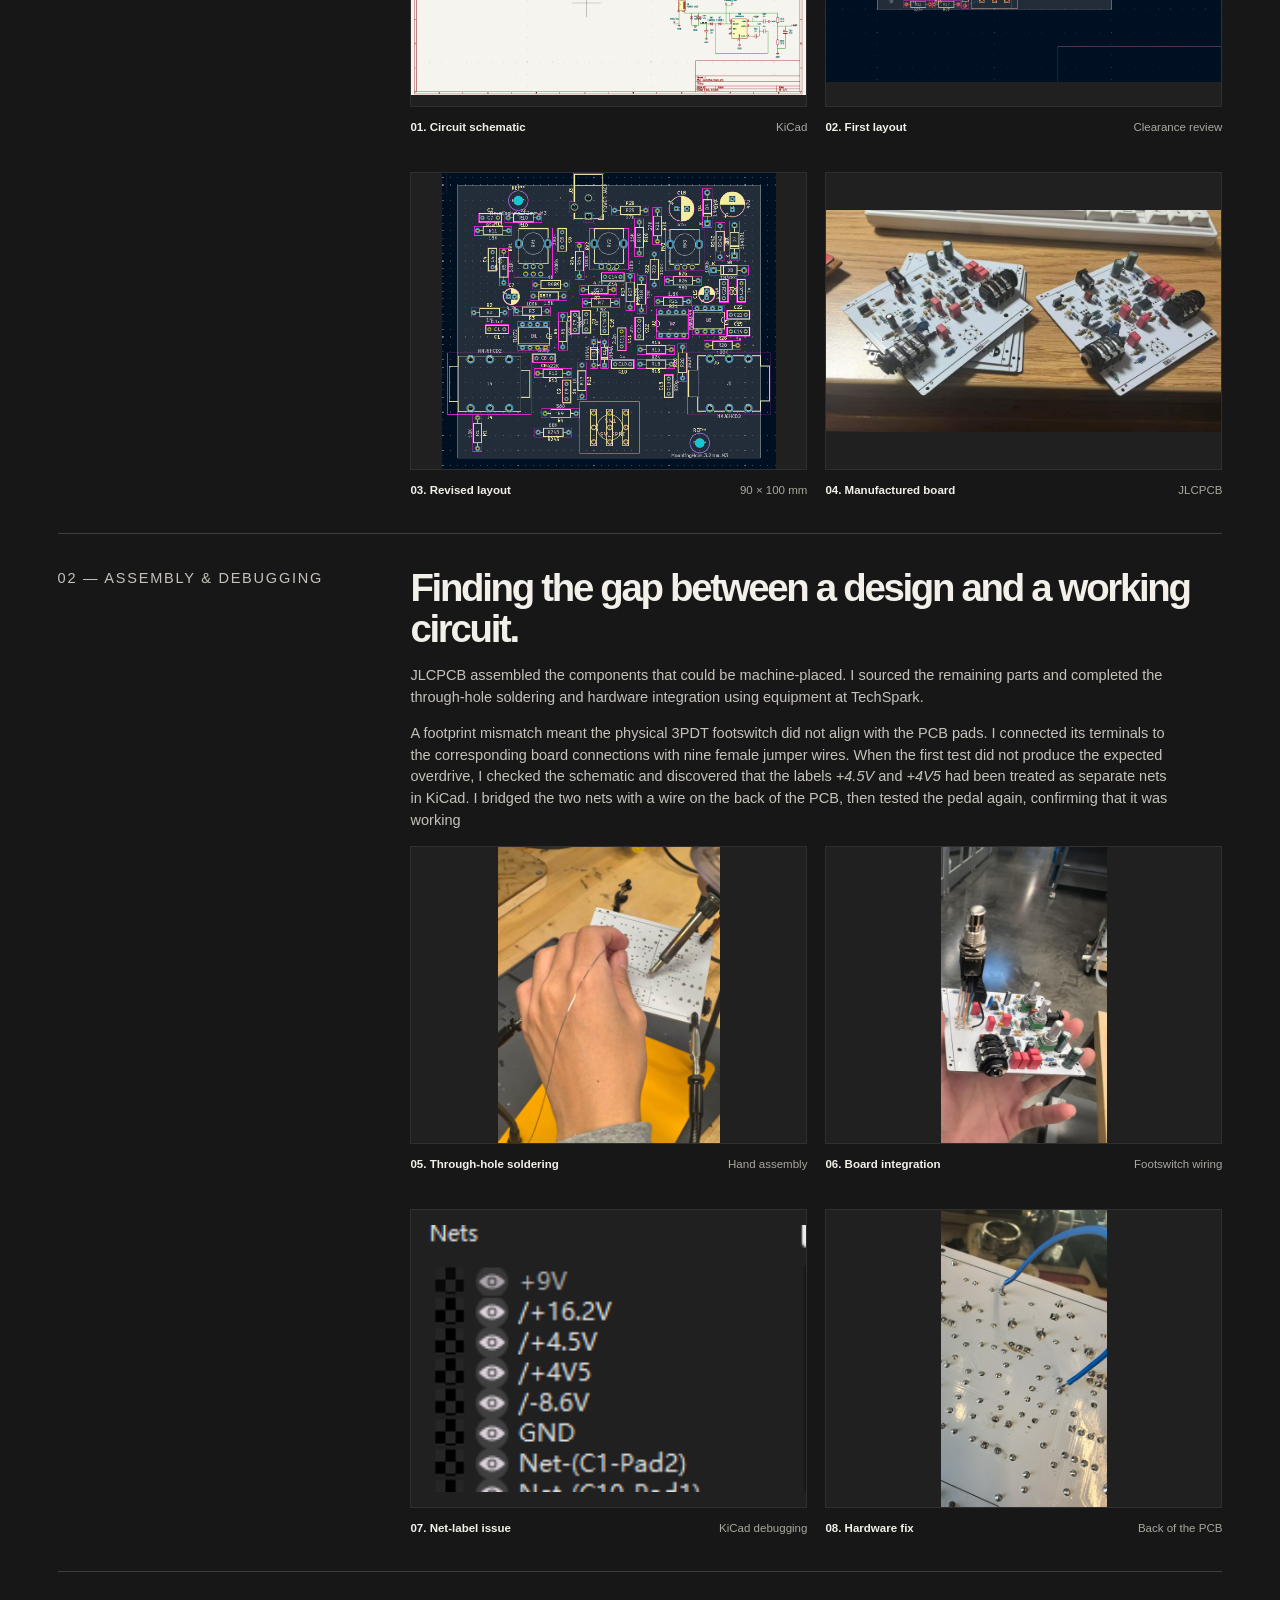
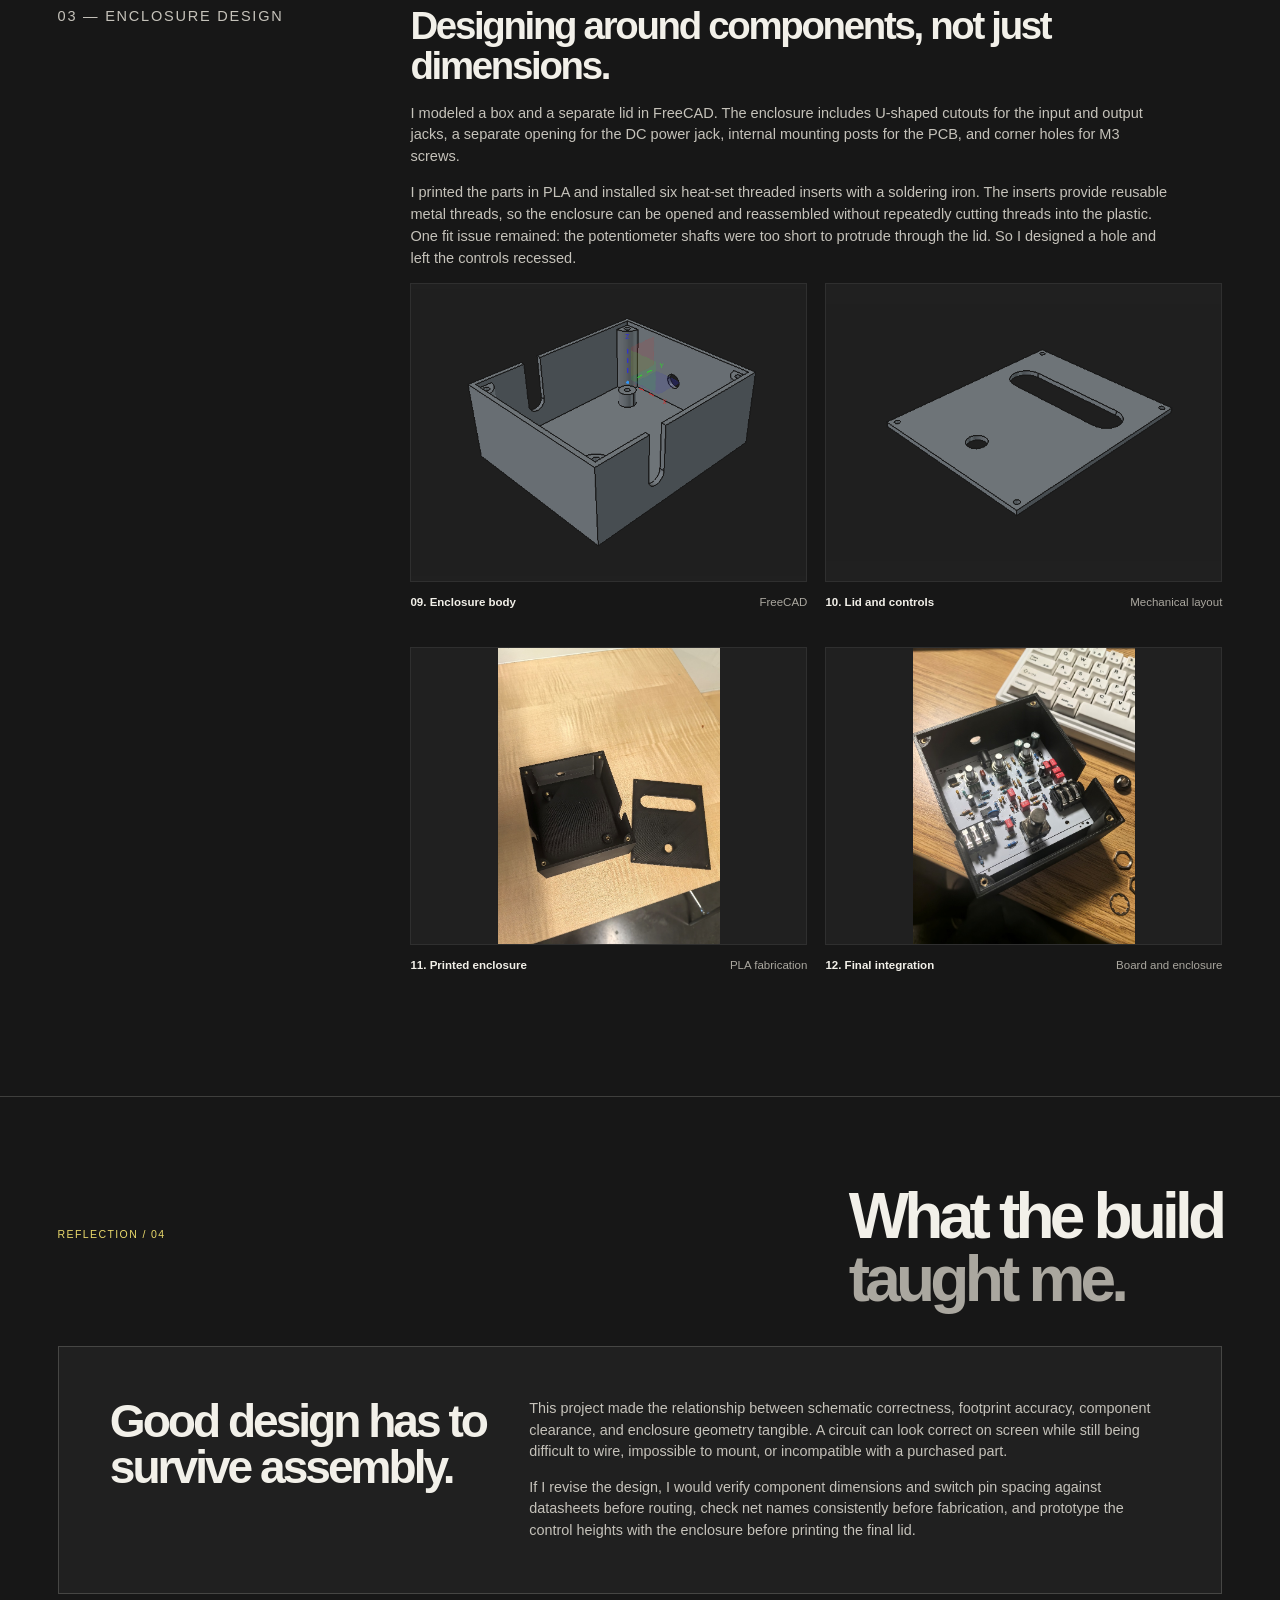
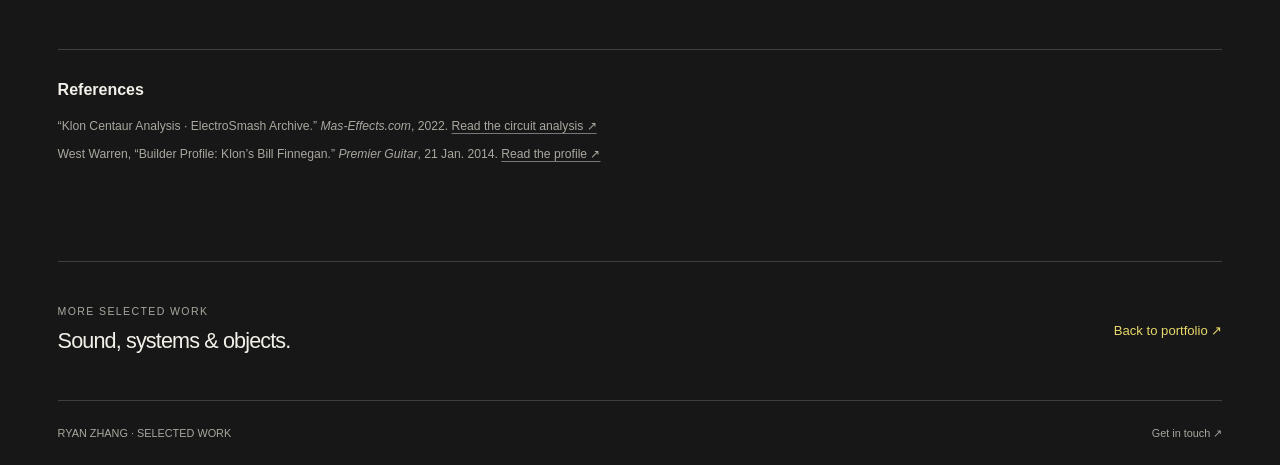
==== commit ba47ec95: "design" ====
--- a/custom-guitar-overdrive-pedal/index.html
+++ b/custom-guitar-overdrive-pedal/index.html
@@ -6,42 +6,8 @@
   <meta name="theme-color" content="#171717">
   <meta name="description" content="A custom guitar overdrive pedal designed in KiCad, assembled by hand, and housed in a 3D-printed enclosure.">
   <title>Custom Guitar Overdrive Pedal — Ryan Zhang</title>
+  <link rel="stylesheet" href="../style.css">
   <style>
-    :root {
-      --bg: #171717;
-      --panel: #202020;
-      --panel-2: #252525;
-      --text: #f2f0e9;
-      --muted: #aaa79f;
-      --soft: #d0cdc5;
-      --line: rgba(242, 240, 233, .18);
-      --accent: #e9d86b;
-      --page: min(1440px, calc(100% - 9vw));
-    }
-    * { box-sizing: border-box; margin: 0; padding: 0; }
-    html { scroll-behavior: smooth; scroll-padding-top: 88px; }
-    body {
-      background: var(--bg); color: var(--text);
-      font-family: Inter, "Helvetica Neue", Arial, sans-serif;
-      -webkit-font-smoothing: antialiased; line-height: 1.55;
-    }
-    a { color: inherit; text-decoration: none; }
-    img { display: block; max-width: 100%; }
-    button { font: inherit; }
-    ::selection { background: var(--accent); color: var(--bg); }
-    .wrap { width: var(--page); margin-inline: auto; }
-    .topbar {
-      position: sticky; top: 0; z-index: 20;
-      display: flex; align-items: center; justify-content: space-between;
-      gap: 24px; padding: 17px max(4.5vw, calc((100vw - 1440px) / 2));
-      border-bottom: 1px solid var(--line);
-      background: rgba(23,23,23,.91); backdrop-filter: blur(16px);
-    }
-    .wordmark { font-size: .82rem; font-weight: 760; letter-spacing: -.025em; }
-    .nav { display: flex; align-items: center; gap: clamp(18px, 3vw, 42px); }
-    .nav a { font-size: .75rem; color: var(--muted); transition: color .2s ease; }
-    .nav a:hover, .nav a:focus-visible { color: var(--accent); }
-    .nav .contact-link { color: var(--text); }
     .eyebrow, .section-label, .meta, .figure-no {
       font-size: .66rem; letter-spacing: .13em; text-transform: uppercase;
     }
@@ -73,7 +39,7 @@
     .section-head { display: flex; align-items: baseline; justify-content: space-between; gap: 24px; margin-bottom: 35px; }
     .section-label { flex: 0 0 auto; }
     h2 { font-size: clamp(2.2rem, 5vw, 4.8rem); line-height: .98; letter-spacing: -.075em; font-weight: 680; }
-    .section-description { max-width: 390px; color: var(--muted); font-size: .84rem; }
+    .section-description { max-width: 520px; color: var(--muted); font-size: .84rem; }
     .overview-grid { display: grid; grid-template-columns: 1.1fr .9fr; gap: 20px; }
     .overview-card { padding: clamp(23px, 3.4vw, 44px); border: 1px solid var(--line); min-height: 235px; }
     .overview-card .meta { color: var(--muted); }
@@ -96,8 +62,6 @@
     figure:hover .figure-image img { transform: scale(1.015); }
     figcaption { display: flex; justify-content: space-between; gap: 15px; padding-top: 12px; color: var(--muted); font-size: .72rem; }
     figcaption strong { color: var(--text); font-weight: 560; }
-    .wide-figure { margin-top: 30px; }
-    .wide-figure .figure-image img { aspect-ratio: 16 / 9; }
     .lesson {
       display: grid; grid-template-columns: .75fr 1.25fr; gap: 35px;
       padding: clamp(25px, 4vw, 52px); background: var(--panel); border: 1px solid var(--line);
@@ -109,10 +73,6 @@
     .sources h3 { font-size: 1rem; margin-bottom: 15px; }
     .sources p { color: var(--muted); font-size: .76rem; margin-bottom: 10px; overflow-wrap: anywhere; }
     .sources a { text-decoration: underline; text-decoration-color: #777; text-underline-offset: 3px; }
-    .next-project { display: flex; align-items: center; justify-content: space-between; gap: 25px; padding-block: 40px; border-top: 1px solid var(--line); }
-    .next-project .meta { color: var(--muted); }
-    .next-project a { color: var(--accent); font-size: .82rem; }
-    footer { border-top: 1px solid var(--line); padding: 22px 0 34px; display: flex; justify-content: space-between; gap: 20px; color: var(--muted); font-size: .72rem; }
     .lightbox {
       position: fixed; inset: 0; z-index: 100; display: none; align-items: center; justify-content: center;
       padding: 4vw; background: rgba(0,0,0,.92); cursor: zoom-out;
@@ -124,38 +84,41 @@
       background: var(--panel); color: var(--text); padding: 9px 13px; cursor: pointer;
     }
 
-    /* ===== 3D Viewer styles ===== */
+    /* ===== Dual STEP viewers ===== */
     .viewer-section { padding-block: 88px; border-top: 1px solid var(--line); }
     .viewer-grid {
       display: grid;
-      grid-template-columns: 1fr;
-      gap: 28px;
+      grid-template-columns: repeat(2, minmax(0, 1fr));
+      gap: 20px;
     }
     .viewer-card {
       border: 1px solid var(--line);
       background: var(--panel);
       overflow: hidden;
+      display: flex;
+      flex-direction: column;
     }
     .viewer-header {
       display: flex;
       align-items: center;
       justify-content: space-between;
-      gap: 16px;
-      padding: 14px 18px;
+      gap: 12px;
+      padding: 13px 16px;
       border-bottom: 1px solid var(--line);
       background: var(--panel-2);
     }
     .viewer-header h3 {
-      font-size: .95rem;
+      font-size: .92rem;
       letter-spacing: -.02em;
       font-weight: 600;
     }
-    .viewer-header .meta { color: var(--muted); font-size: .68rem; }
+    .viewer-header .meta { color: var(--muted); font-size: .66rem; margin-top: 2px; }
     .viewer-canvas-wrap {
       position: relative;
       width: 100%;
-      height: min(62vh, 560px);
+      height: min(48vh, 420px);
       background: #1a1a1a;
+      flex: 1;
     }
     .viewer-canvas-wrap canvas {
       display: block;
@@ -170,26 +133,27 @@
       justify-content: center;
       flex-direction: column;
       gap: 10px;
-      background: rgba(23,23,23,.85);
+      background: rgba(23,23,23,.88);
       color: var(--muted);
-      font-size: .82rem;
+      font-size: .8rem;
       pointer-events: none;
       transition: opacity .3s ease;
-    }
-    .viewer-status.hidden { opacity: 0; pointer-events: none; }
+      z-index: 2;
+    }
+    .viewer-status.hidden { opacity: 0; }
     .viewer-status .spinner {
-      width: 28px; height: 28px;
+      width: 26px; height: 26px;
       border: 2px solid var(--line);
       border-top-color: var(--accent);
       border-radius: 50%;
-      animation: spin 0.8s linear infinite;
+      animation: spin 0.75s linear infinite;
     }
     @keyframes spin { to { transform: rotate(360deg); } }
     .viewer-controls {
       display: flex;
       flex-wrap: wrap;
-      gap: 8px;
-      padding: 12px 16px;
+      gap: 7px;
+      padding: 10px 14px;
       border-top: 1px solid var(--line);
       background: var(--panel-2);
     }
@@ -197,9 +161,9 @@
       background: transparent;
       border: 1px solid var(--line);
       color: var(--soft);
-      padding: 6px 12px;
-      font-size: .72rem;
-      letter-spacing: .04em;
+      padding: 5px 11px;
+      font-size: .7rem;
+      letter-spacing: .03em;
       cursor: pointer;
       transition: border-color .2s, color .2s;
     }
@@ -209,17 +173,23 @@
       color: var(--accent);
     }
     .viewer-note {
-      margin-top: 18px;
+      margin-top: 20px;
       color: var(--muted);
       font-size: .78rem;
-      max-width: 640px;
-    }
-
+      max-width: 720px;
+      line-height: 1.55;
+    }
+    .viewer-note code {
+      font-size: .74rem;
+      background: var(--panel-2);
+      padding: 1px 5px;
+      border-radius: 3px;
+    }
+
+    @media (max-width: 900px) {
+      .viewer-grid { grid-template-columns: 1fr; }
+    }
     @media (max-width: 760px) {
-      :root { --page: calc(100% - 40px); }
-      .topbar { padding: 15px 20px; }
-      .nav { gap: 15px; }
-      .nav a { font-size: .7rem; }
       .hero { padding-top: 75px; padding-bottom: 55px; }
       h1 { font-size: clamp(3.1rem, 14vw, 6.5rem); }
       .hero-bottom, .overview-grid, .lesson { grid-template-columns: 1fr; }
@@ -234,7 +204,7 @@
       .figure-image img { aspect-ratio: 4 / 3; }
       .image-caption { flex-direction: column; gap: 3px; }
       .next-project, footer { align-items: flex-start; flex-direction: column; }
-      .viewer-canvas-wrap { height: 48vh; }
+      .viewer-canvas-wrap { height: 42vh; }
     }
     @media (prefers-reduced-motion: reduce) {
       html { scroll-behavior: auto; }
@@ -294,44 +264,61 @@
       </div>
     </section>
 
-    <!-- ===== Interactive 3D Section ===== -->
+    <!-- ===== Dual Interactive 3D (STEP) ===== -->
     <section class="viewer-section" id="3d">
       <div class="wrap">
         <div class="section-head">
           <p class="section-label">Interactive / 02</p>
-          <h2>Explore the<br>assembly in 3D.</h2>
-        </div>
-        <p class="section-description" style="max-width:520px;margin-bottom:28px">
-          The PCB assembly exported from KiCad as a STEP file. Drag to orbit, scroll to zoom, right-drag to pan.
+          <h2>Explore both models<br>in 3D.</h2>
+        </div>
+        <p class="section-description" style="margin-bottom:26px">
+          Both viewers load native STEP files in the browser (OpenCascade + Three.js). Drag to orbit, scroll to zoom, right-drag to pan.
         </p>
 
         <div class="viewer-grid">
+          <!-- PCB -->
           <div class="viewer-card">
             <div class="viewer-header">
               <div>
-                <h3>PCB Assembly — overdrive.step</h3>
-                <p class="meta">KiCad → STEP · ~1.0 MB · client-side tessellation</p>
+                <h3>PCB Assembly</h3>
+                <p class="meta">overdrive.step · KiCad</p>
               </div>
             </div>
             <div class="viewer-canvas-wrap" id="pcb-viewer">
               <div class="viewer-status" id="pcb-status">
                 <div class="spinner"></div>
-                <span>Loading STEP geometry…</span>
+                <span>Loading PCB STEP…</span>
               </div>
             </div>
             <div class="viewer-controls">
-              <button type="button" id="pcb-reset">Reset view</button>
-              <button type="button" id="pcb-wireframe">Toggle wireframe</button>
-              <button type="button" id="pcb-fit">Fit to view</button>
+              <button type="button" data-action="reset" data-target="pcb">Reset</button>
+              <button type="button" data-action="wireframe" data-target="pcb">Wireframe</button>
+              <button type="button" data-action="fit" data-target="pcb">Fit</button>
             </div>
           </div>
-        </div>
-
-        <p class="viewer-note">
-          The FreeCAD enclosure (enclosure.FCStd) can be added the same way after exporting it to STEP or GLB from FreeCAD
-          (File → Export → STEP or use the Mesh Design workbench for STL/GLB). Drop the exported file next to this page and
-          point a second viewer at it.
-        </p>
+
+          <!-- Enclosure -->
+          <div class="viewer-card">
+            <div class="viewer-header">
+              <div>
+                <h3>Enclosure</h3>
+                <p class="meta">enclosure.step · FreeCAD</p>
+              </div>
+            </div>
+            <div class="viewer-canvas-wrap" id="enc-viewer">
+              <div class="viewer-status" id="enc-status">
+                <div class="spinner"></div>
+                <span>Loading enclosure STEP…</span>
+              </div>
+            </div>
+            <div class="viewer-controls">
+              <button type="button" data-action="reset" data-target="enc">Reset</button>
+              <button type="button" data-action="wireframe" data-target="enc">Wireframe</button>
+              <button type="button" data-action="fit" data-target="enc">Fit</button>
+            </div>
+          </div>
+        </div>
+
       </div>
     </section>
 
@@ -447,8 +434,14 @@
     </section>
 
     <div class="wrap next-project">
-      <div><p class="meta">Back to the collection</p><p style="font-size:1.35rem;letter-spacing:-.04em;margin-top:5px">More work across sound, systems & objects.</p></div>
-      <a href="../index.html#work">Explore selected work ↗</a>
+      <div>
+        <p class="meta">More selected work</p>
+        <p style="font-size:1.35rem;letter-spacing:-.04em;margin-top:5px">
+          Sound, systems & objects.
+        </p>
+      </div>
+
+      <a href="../index.html#work">Back to portfolio ↗</a>
     </div>
   </main>
 
@@ -462,7 +455,6 @@
     <img src="" alt="" id="lightbox-image">
   </div>
 
-  <!-- Three.js (module) + occt-import-js -->
   <script type="importmap">
   {
     "imports": {
@@ -500,193 +492,190 @@
         closeButton.focus();
       });
     });
-
     closeButton.addEventListener('click', closeLightbox);
-    lightbox.addEventListener('click', (event) => {
-      if (event.target === lightbox) closeLightbox();
+    lightbox.addEventListener('click', (e) => { if (e.target === lightbox) closeLightbox(); });
+    document.addEventListener('keydown', (e) => {
+      if (e.key === 'Escape' && lightbox.classList.contains('open')) closeLightbox();
     });
-    document.addEventListener('keydown', (event) => {
-      if (event.key === 'Escape' && lightbox.classList.contains('open')) closeLightbox();
+
+    /* ---------- Reusable STEP viewer factory ---------- */
+    function createStepViewer(opts) {
+      const { containerId, statusId, stepUrl, fallbackColor = 0x3a5f4a } = opts;
+      const container = document.getElementById(containerId);
+      const statusEl = document.getElementById(statusId);
+      if (!container) return null;
+
+      const width = container.clientWidth || 600;
+      const height = container.clientHeight || 400;
+
+      const scene = new THREE.Scene();
+      scene.background = new THREE.Color(0x1a1a1a);
+
+      const camera = new THREE.PerspectiveCamera(45, width / height, 0.1, 5000);
+      camera.position.set(100, 80, 120);
+
+      const renderer = new THREE.WebGLRenderer({ antialias: true });
+      renderer.setPixelRatio(Math.min(window.devicePixelRatio, 2));
+      renderer.setSize(width, height);
+      renderer.outputColorSpace = THREE.SRGBColorSpace;
+      container.appendChild(renderer.domElement);
+
+      const controls = new OrbitControls(camera, renderer.domElement);
+      controls.enableDamping = true;
+      controls.dampingFactor = 0.08;
+
+      scene.add(new THREE.AmbientLight(0xffffff, 0.55));
+      const d1 = new THREE.DirectionalLight(0xffffff, 0.85);
+      d1.position.set(80, 120, 60);
+      scene.add(d1);
+      const d2 = new THREE.DirectionalLight(0xffffff, 0.35);
+      d2.position.set(-60, 40, -80);
+      scene.add(d2);
+
+      const grid = new THREE.GridHelper(200, 20, 0x333333, 0x2a2a2a);
+      grid.position.y = -5;
+      scene.add(grid);
+
+      const modelGroup = new THREE.Group();
+      scene.add(modelGroup);
+      let meshes = [];
+      let wireframeMode = false;
+
+      function setStatus(text, hide = false) {
+        if (!statusEl) return;
+        const span = statusEl.querySelector('span');
+        if (span) span.textContent = text;
+        statusEl.classList.toggle('hidden', hide);
+      }
+
+      function fit() {
+        if (!modelGroup.children.length) return;
+        const box = new THREE.Box3().setFromObject(modelGroup);
+        const size = box.getSize(new THREE.Vector3());
+        const center = box.getCenter(new THREE.Vector3());
+        const maxDim = Math.max(size.x, size.y, size.z, 1);
+        const fov = camera.fov * (Math.PI / 180);
+        let dist = Math.abs(maxDim / 2 / Math.tan(fov / 2)) * 1.7;
+        camera.position.set(center.x + dist * 0.55, center.y + dist * 0.4, center.z + dist * 0.7);
+        controls.target.copy(center);
+        controls.update();
+      }
+
+      function buildMesh(resultMesh) {
+        const geo = new THREE.BufferGeometry();
+        geo.setAttribute('position', new THREE.Float32BufferAttribute(resultMesh.attributes.position.array, 3));
+        if (resultMesh.attributes.normal) {
+          geo.setAttribute('normal', new THREE.Float32BufferAttribute(resultMesh.attributes.normal.array, 3));
+        } else {
+          geo.computeVertexNormals();
+        }
+        if (resultMesh.index) geo.setIndex(resultMesh.index.array);
+
+        let color = fallbackColor;
+        if (resultMesh.color && resultMesh.color.length >= 3) {
+          color = new THREE.Color(resultMesh.color[0], resultMesh.color[1], resultMesh.color[2]);
+        }
+
+        const mat = new THREE.MeshStandardMaterial({
+          color, metalness: 0.15, roughness: 0.65, side: THREE.DoubleSide
+        });
+        const mesh = new THREE.Mesh(geo, mat);
+        meshes.push(mesh);
+        return mesh;
+      }
+
+      async function load() {
+        setStatus('Downloading STEP…');
+        try {
+          const res = await fetch(stepUrl);
+          if (!res.ok) throw new Error(`HTTP ${res.status} — is ${stepUrl} present?`);
+          const buf = new Uint8Array(await res.arrayBuffer());
+
+          setStatus('Tessellating (OpenCascade)…');
+          if (typeof occtimportjs !== 'function') throw new Error('occt-import-js not loaded');
+          const occt = await occtimportjs();
+          const result = occt.ReadStepFile(buf, {
+            linearDeflectionType: 'bounding_box_ratio',
+            linearDeflection: 0.0015,
+            angularDeflection: 0.5
+          });
+
+          if (!result?.meshes?.length) throw new Error('No meshes in STEP');
+
+          while (modelGroup.children.length) {
+            const c = modelGroup.children[0];
+            modelGroup.remove(c);
+            c.geometry?.dispose();
+            c.material?.dispose();
+          }
+          meshes = [];
+
+          for (const m of result.meshes) modelGroup.add(buildMesh(m));
+
+          const box = new THREE.Box3().setFromObject(modelGroup);
+          modelGroup.position.sub(box.getCenter(new THREE.Vector3()));
+          fit();
+          setStatus('Ready', true);
+        } catch (err) {
+          console.error(`[${containerId}]`, err);
+          setStatus(err.message || 'Failed to load STEP');
+        }
+      }
+
+      // Resize
+      new ResizeObserver(() => {
+        const w = container.clientWidth, h = container.clientHeight;
+        if (!w || !h) return;
+        camera.aspect = w / h;
+        camera.updateProjectionMatrix();
+        renderer.setSize(w, h);
+      }).observe(container);
+
+      // Loop
+      (function animate() {
+        requestAnimationFrame(animate);
+        controls.update();
+        renderer.render(scene, camera);
+      })();
+
+      load();
+
+      return {
+        fit,
+        toggleWireframe() {
+          wireframeMode = !wireframeMode;
+          meshes.forEach(m => { if (m.material) m.material.wireframe = wireframeMode; });
+        }
+      };
+    }
+
+    // Create both viewers
+    const viewers = {
+      pcb: createStepViewer({
+        containerId: 'pcb-viewer',
+        statusId: 'pcb-status',
+        stepUrl: './overdrive.step',
+        fallbackColor: 0x3a5f4a
+      }),
+      enc: createStepViewer({
+        containerId: 'enc-viewer',
+        statusId: 'enc-status',
+        stepUrl: './enclosure.step',
+        fallbackColor: 0x6b6b6b   // neutral plastic grey
+      })
+    };
+
+    // Wire control buttons
+    document.querySelectorAll('.viewer-controls button').forEach(btn => {
+      btn.addEventListener('click', () => {
+        const target = btn.dataset.target;
+        const action = btn.dataset.action;
+        const v = viewers[target];
+        if (!v) return;
+        if (action === 'reset' || action === 'fit') v.fit();
+        if (action === 'wireframe') v.toggleWireframe();
+      });
     });
-
-    /* ---------- STEP Viewer ---------- */
-    const container = document.getElementById('pcb-viewer');
-    const statusEl = document.getElementById('pcb-status');
-    if (!container) throw new Error('Viewer container not found');
-
-    const width = container.clientWidth || 800;
-    const height = container.clientHeight || 500;
-
-    const scene = new THREE.Scene();
-    scene.background = new THREE.Color(0x1a1a1a);
-
-    const camera = new THREE.PerspectiveCamera(45, width / height, 0.1, 5000);
-    camera.position.set(120, 90, 140);
-
-    const renderer = new THREE.WebGLRenderer({ antialias: true, alpha: false });
-    renderer.setPixelRatio(Math.min(window.devicePixelRatio, 2));
-    renderer.setSize(width, height);
-    renderer.outputColorSpace = THREE.SRGBColorSpace;
-    container.appendChild(renderer.domElement);
-
-    const controls = new OrbitControls(camera, renderer.domElement);
-    controls.enableDamping = true;
-    controls.dampingFactor = 0.08;
-    controls.target.set(0, 0, 0);
-
-    // Lights
-    scene.add(new THREE.AmbientLight(0xffffff, 0.55));
-    const dir1 = new THREE.DirectionalLight(0xffffff, 0.85);
-    dir1.position.set(80, 120, 60);
-    scene.add(dir1);
-    const dir2 = new THREE.DirectionalLight(0xffffff, 0.35);
-    dir2.position.set(-60, 40, -80);
-    scene.add(dir2);
-
-    // Subtle grid
-    const grid = new THREE.GridHelper(200, 20, 0x333333, 0x2a2a2a);
-    grid.position.y = -5;
-    scene.add(grid);
-
-    let modelGroup = new THREE.Group();
-    scene.add(modelGroup);
-    let wireframeMode = false;
-    let meshes = [];
-
-    function setStatus(text, hide = false) {
-      if (!statusEl) return;
-      const span = statusEl.querySelector('span');
-      if (span) span.textContent = text;
-      statusEl.classList.toggle('hidden', hide);
-    }
-
-    function fitCameraToObject(object) {
-      const box = new THREE.Box3().setFromObject(object);
-      const size = box.getSize(new THREE.Vector3());
-      const center = box.getCenter(new THREE.Vector3());
-      const maxDim = Math.max(size.x, size.y, size.z, 1);
-      const fov = camera.fov * (Math.PI / 180);
-      let cameraZ = Math.abs(maxDim / 2 / Math.tan(fov / 2));
-      cameraZ *= 1.7;
-      camera.position.set(center.x + cameraZ * 0.55, center.y + cameraZ * 0.4, center.z + cameraZ * 0.7);
-      controls.target.copy(center);
-      controls.update();
-    }
-
-    function buildMeshFromResult(resultMesh) {
-      const geometry = new THREE.BufferGeometry();
-      geometry.setAttribute('position', new THREE.Float32BufferAttribute(resultMesh.attributes.position.array, 3));
-      if (resultMesh.attributes.normal) {
-        geometry.setAttribute('normal', new THREE.Float32BufferAttribute(resultMesh.attributes.normal.array, 3));
-      } else {
-        geometry.computeVertexNormals();
-      }
-      if (resultMesh.index) {
-        geometry.setIndex(resultMesh.index.array);
-      }
-
-      let color = 0x3a5f4a; // fallback PCB green
-      if (resultMesh.color && resultMesh.color.length >= 3) {
-        color = new THREE.Color(resultMesh.color[0], resultMesh.color[1], resultMesh.color[2]);
-      }
-
-      const material = new THREE.MeshStandardMaterial({
-        color: color,
-        metalness: 0.15,
-        roughness: 0.65,
-        side: THREE.DoubleSide
-      });
-
-      const mesh = new THREE.Mesh(geometry, material);
-      meshes.push(mesh);
-      return mesh;
-    }
-
-    async function loadStep(url) {
-      setStatus('Downloading STEP…');
-      try {
-        const response = await fetch(url);
-        if (!response.ok) throw new Error(`HTTP ${response.status} – is overdrive.step next to the HTML?`);
-        const buffer = await response.arrayBuffer();
-        const fileBuffer = new Uint8Array(buffer);
-
-        setStatus('Tessellating geometry (OpenCascade)…');
-
-        if (typeof occtimportjs !== 'function') {
-          throw new Error('occt-import-js failed to load');
-        }
-        const occt = await occtimportjs();
-
-        const result = occt.ReadStepFile(fileBuffer, {
-          linearDeflectionType: 'bounding_box_ratio',
-          linearDeflection: 0.0015,
-          angularDeflection: 0.5
-        });
-
-        if (!result || !result.meshes || result.meshes.length === 0) {
-          throw new Error('No meshes returned from STEP parser');
-        }
-
-        // Clear previous
-        while (modelGroup.children.length) {
-          const child = modelGroup.children[0];
-          modelGroup.remove(child);
-          if (child.geometry) child.geometry.dispose();
-          if (child.material) child.material.dispose();
-        }
-        meshes = [];
-
-        for (const resultMesh of result.meshes) {
-          modelGroup.add(buildMeshFromResult(resultMesh));
-        }
-
-        // Center the model at origin
-        const box = new THREE.Box3().setFromObject(modelGroup);
-        const center = box.getCenter(new THREE.Vector3());
-        modelGroup.position.sub(center);
-
-        fitCameraToObject(modelGroup);
-        setStatus('Ready', true);
-      } catch (err) {
-        console.error(err);
-        setStatus('Failed to load STEP — see console');
-      }
-    }
-
-    // UI buttons
-    document.getElementById('pcb-reset')?.addEventListener('click', () => {
-      if (modelGroup.children.length) fitCameraToObject(modelGroup);
-    });
-    document.getElementById('pcb-fit')?.addEventListener('click', () => {
-      if (modelGroup.children.length) fitCameraToObject(modelGroup);
-    });
-    document.getElementById('pcb-wireframe')?.addEventListener('click', () => {
-      wireframeMode = !wireframeMode;
-      meshes.forEach(m => { if (m.material) m.material.wireframe = wireframeMode; });
-    });
-
-    // Resize handling
-    const resizeObserver = new ResizeObserver(() => {
-      const w = container.clientWidth;
-      const h = container.clientHeight;
-      if (w === 0 || h === 0) return;
-      camera.aspect = w / h;
-      camera.updateProjectionMatrix();
-      renderer.setSize(w, h);
-    });
-    resizeObserver.observe(container);
-
-    // Render loop
-    function animate() {
-      requestAnimationFrame(animate);
-      controls.update();
-      renderer.render(scene, camera);
-    }
-    animate();
-
-    // Load the model (must be served from same origin)
-    loadStep('./overdrive.step');
   </script>
 </body>
 </html>
-
--- a/style.css
+++ b/style.css
@@ -0,0 +1,166 @@
+:root {
+      --bg: #171717;
+      --panel: #202020;
+      --text: #f2f0e9;
+      --muted: #aaa79f;
+      --soft: #d0cdc5;
+      --line: rgba(242, 240, 233, .18);
+      --accent: #e9d86b;
+      --page: min(1440px, calc(100% - 9vw));
+}
+
+* {
+  box-sizing: border-box;
+  margin: 0;
+  padding: 0;
+}
+
+html {
+  scroll-behavior: smooth;
+  scroll-padding-top: 90px;
+}
+
+body {
+  background: var(--bg);
+  color: var(--text);
+  font-family: Inter, "Helvetica Neue", Arial, sans-serif;
+  -webkit-font-smoothing: antialiased;
+  line-height: 1.5;
+}
+
+a {
+  color: inherit;
+  text-decoration: none;
+}
+
+img, video {
+  display: block;
+  max-width: 100%;
+}
+
+button {
+  font: inherit;
+}
+
+::selection {
+  background: var(--accent);
+  color: var(--bg);
+}
+
+.wrap {
+  width: var(--page);
+  margin-inline: auto;
+}
+
+/* Navigation Bar */
+.topbar {
+  position: sticky;
+  top: 0;
+  z-index: 20;
+  display: flex;
+  align-items: center;
+  justify-content: space-between;
+  gap: 24px;
+  padding: 19px max(4.5vw, calc((100vw - 1440px) / 2));
+  border-bottom: 1px solid var(--line);
+  background: rgba(23, 23, 23, .9);
+  backdrop-filter: blur(16px);
+}
+
+.wordmark {
+  font-size: .88rem;
+  font-weight: 750;
+  letter-spacing: -.035em;
+}
+
+.nav {
+  display: flex;
+  align-items: center;
+  gap: clamp(18px, 3vw, 42px);
+}
+
+.nav a {
+  font-size: .76rem;
+  color: var(--muted);
+  transition: color .2s ease;
+}
+
+.nav a:hover,
+.nav a:focus-visible {
+  color: var(--accent);
+}
+
+.nav .contact-link {
+  color: var(--text);
+}
+
+/* Typography Helpers */
+.eyebrow,
+.section-label,
+.meta,
+.project-number {
+  font-size: .68rem;
+  letter-spacing: .13em;
+  text-transform: uppercase;
+}
+
+.eyebrow,
+.section-label {
+  color: var(--accent);
+}
+
+
+/* Footer */
+
+.next-project {
+  display: flex;
+  align-items: center;
+  justify-content: space-between;
+  gap: 25px;
+  padding-block: 42px;
+  border-top: 1px solid var(--line);
+}
+
+.next-project .meta {
+  color: var(--muted);
+}
+
+.next-project a {
+  color: var(--accent);
+  font-size: .82rem;
+}
+
+footer {
+  display: flex;
+  justify-content: space-between;
+  gap: 20px;
+  padding-block: 24px;
+  color: var(--muted);
+  font-size: .68rem;
+  border-top: 1px solid var(--line);
+}
+
+footer a:hover {
+  color: var(--accent);
+}
+
+@media (max-width: 760px) {
+  :root {
+    --page: calc(100% - 40px);
+  }
+  .topbar {
+    padding: 16px 20px;
+  }
+  .nav {
+    gap: 16px;
+  }
+  .nav a {
+    font-size: .7rem;
+  }
+
+  .next-project,
+      footer {
+        align-items: flex-start;
+        flex-direction: column;
+      }
+}
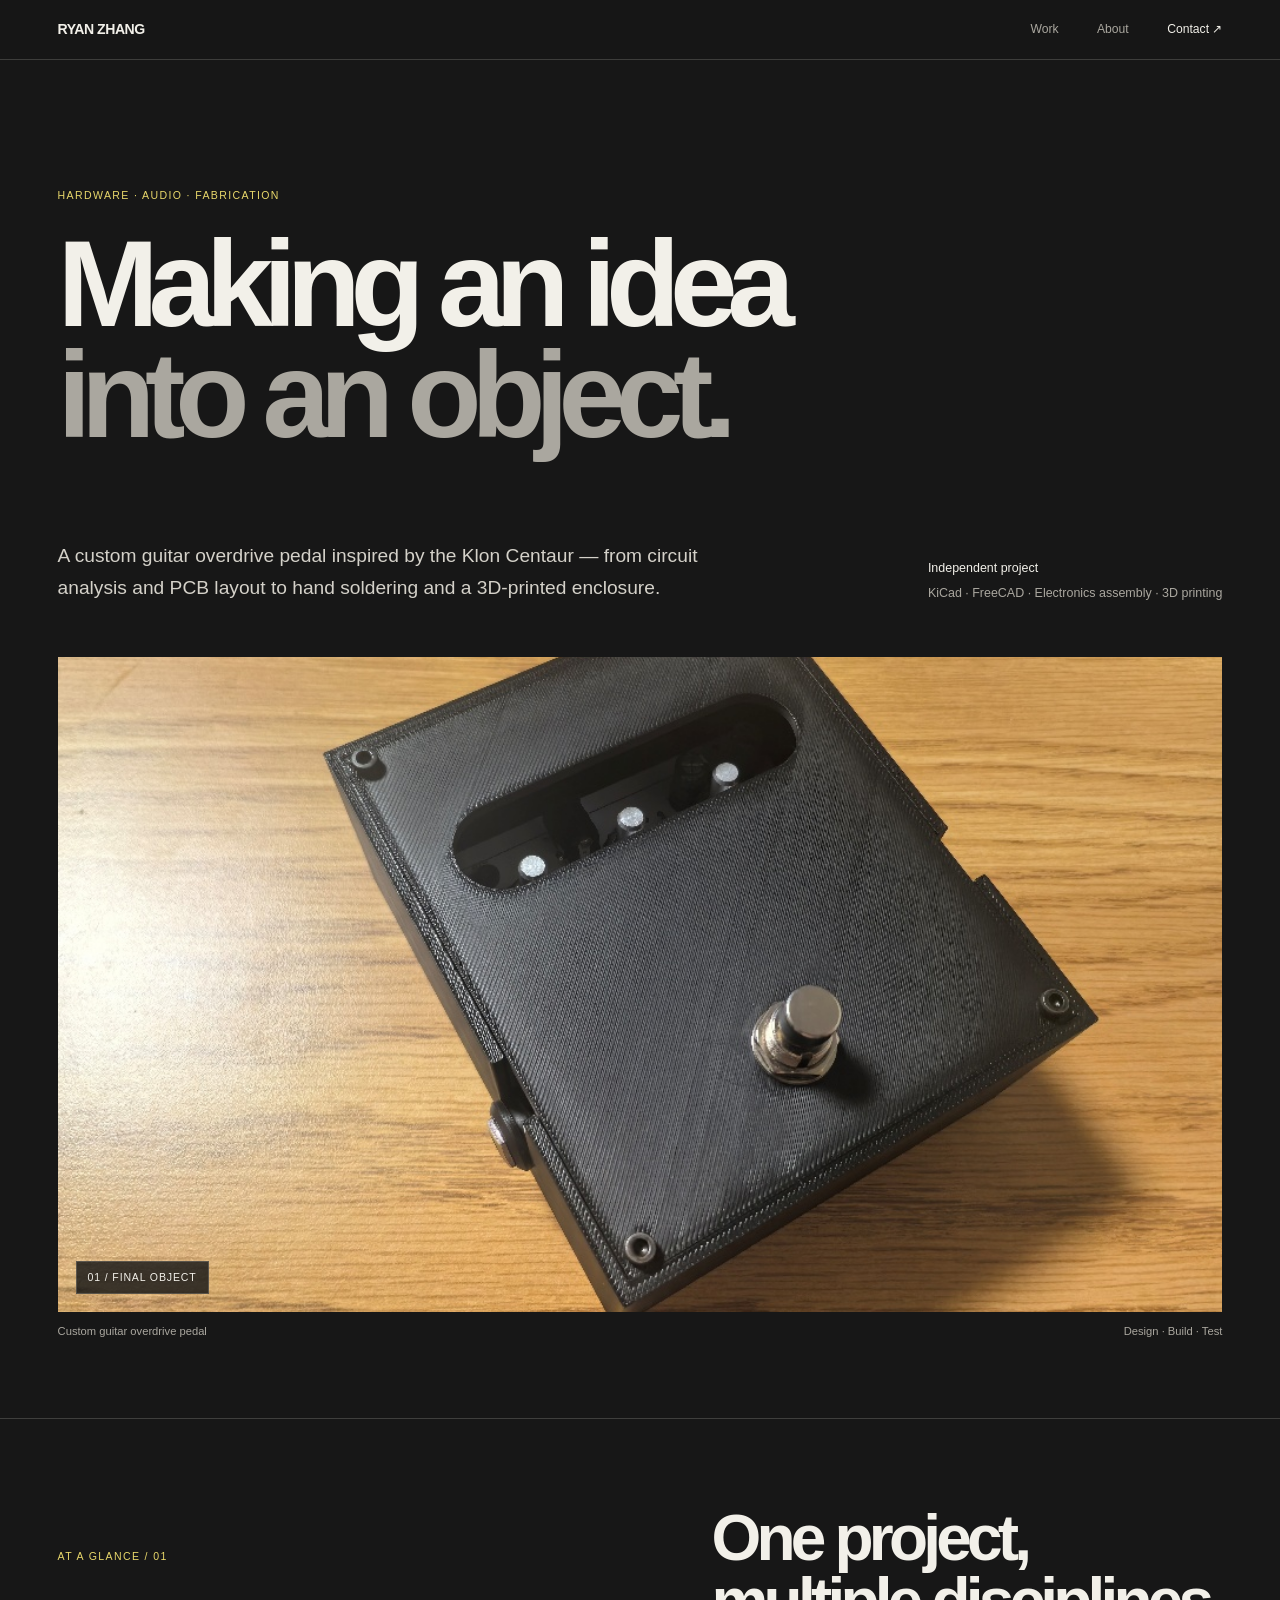
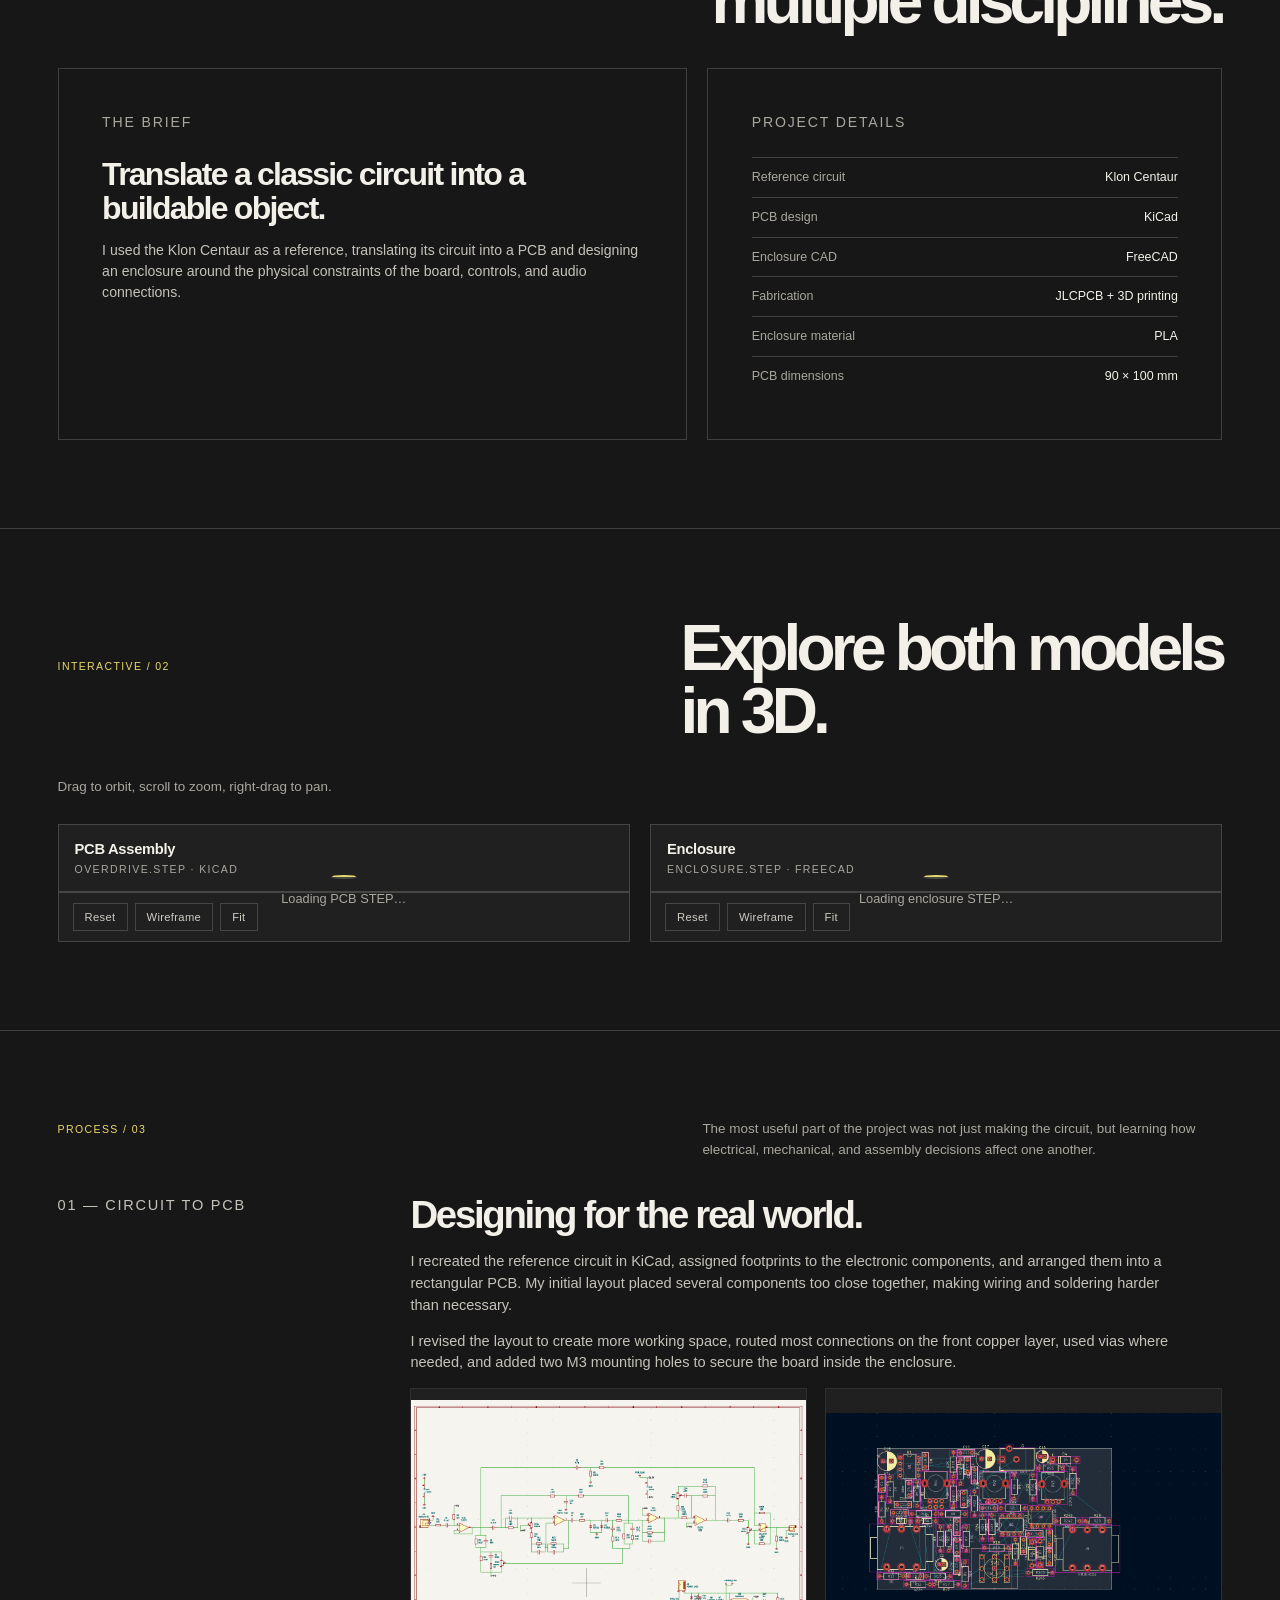
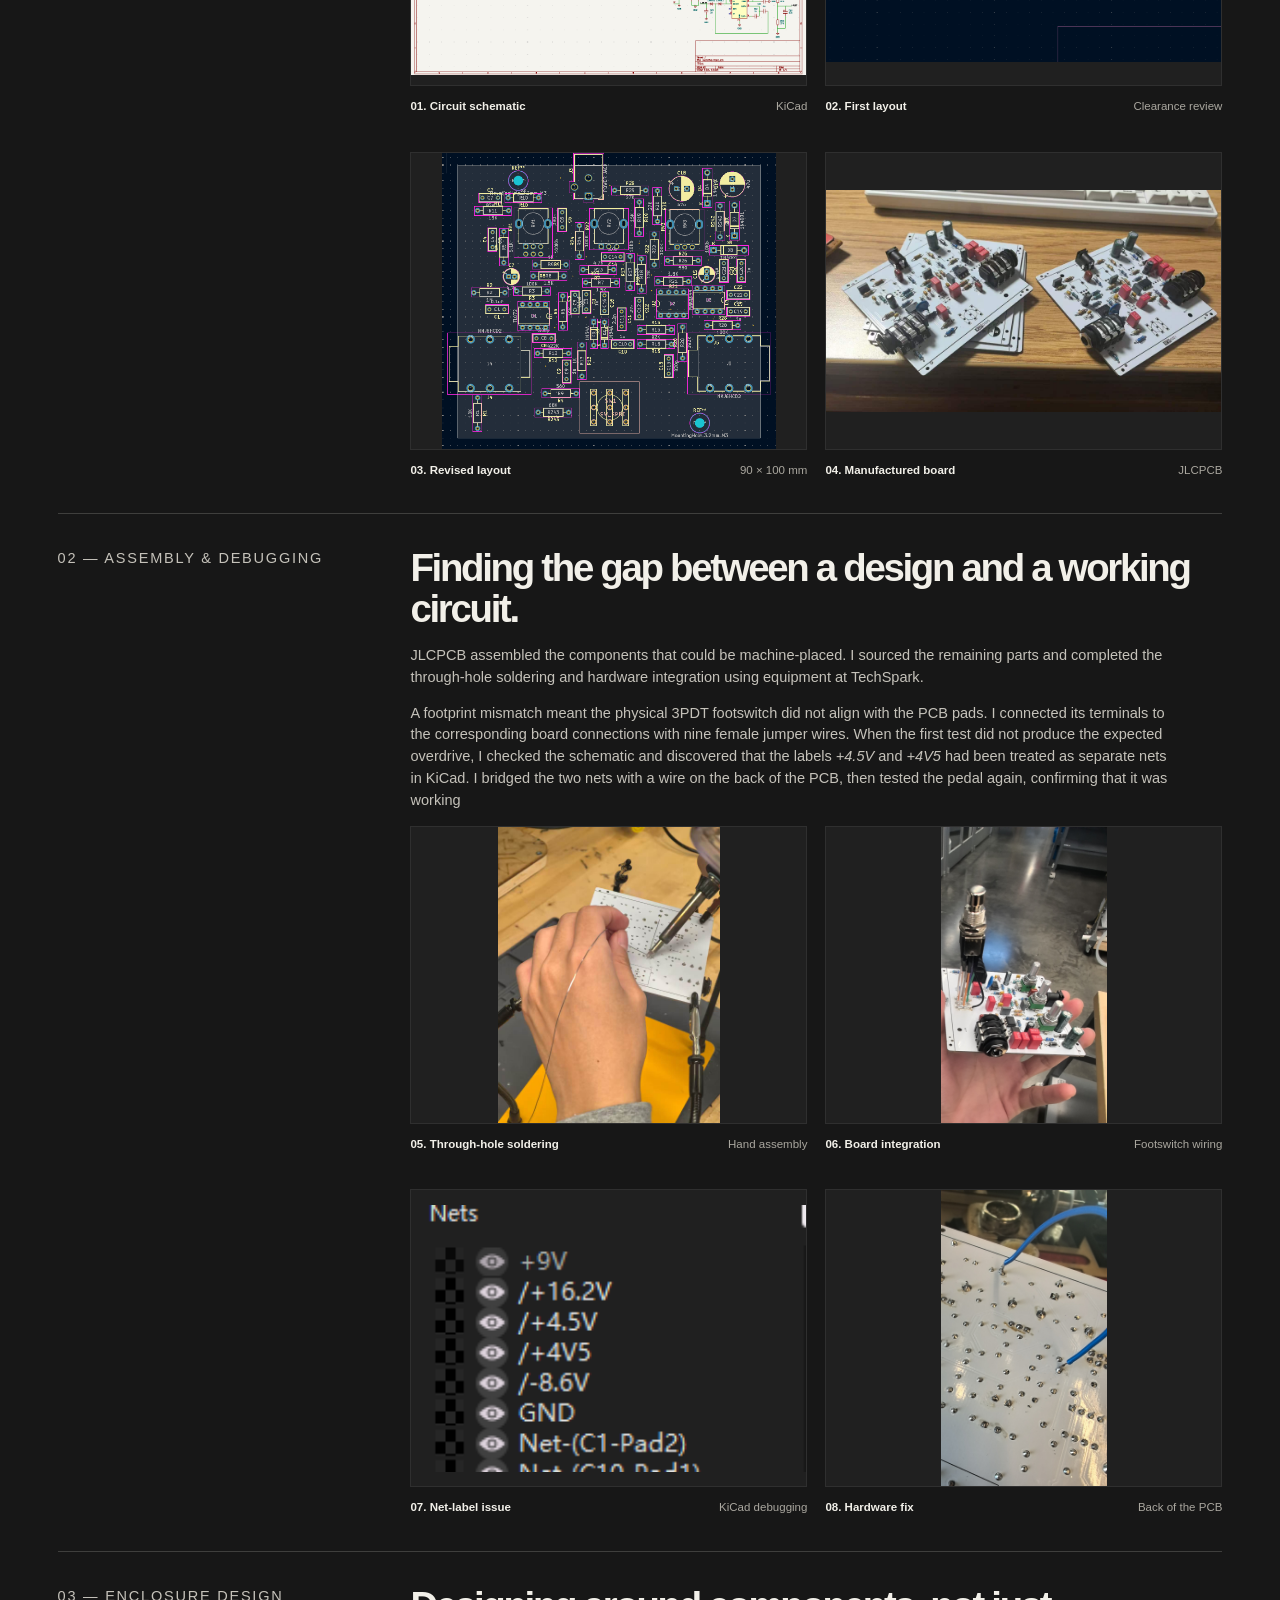
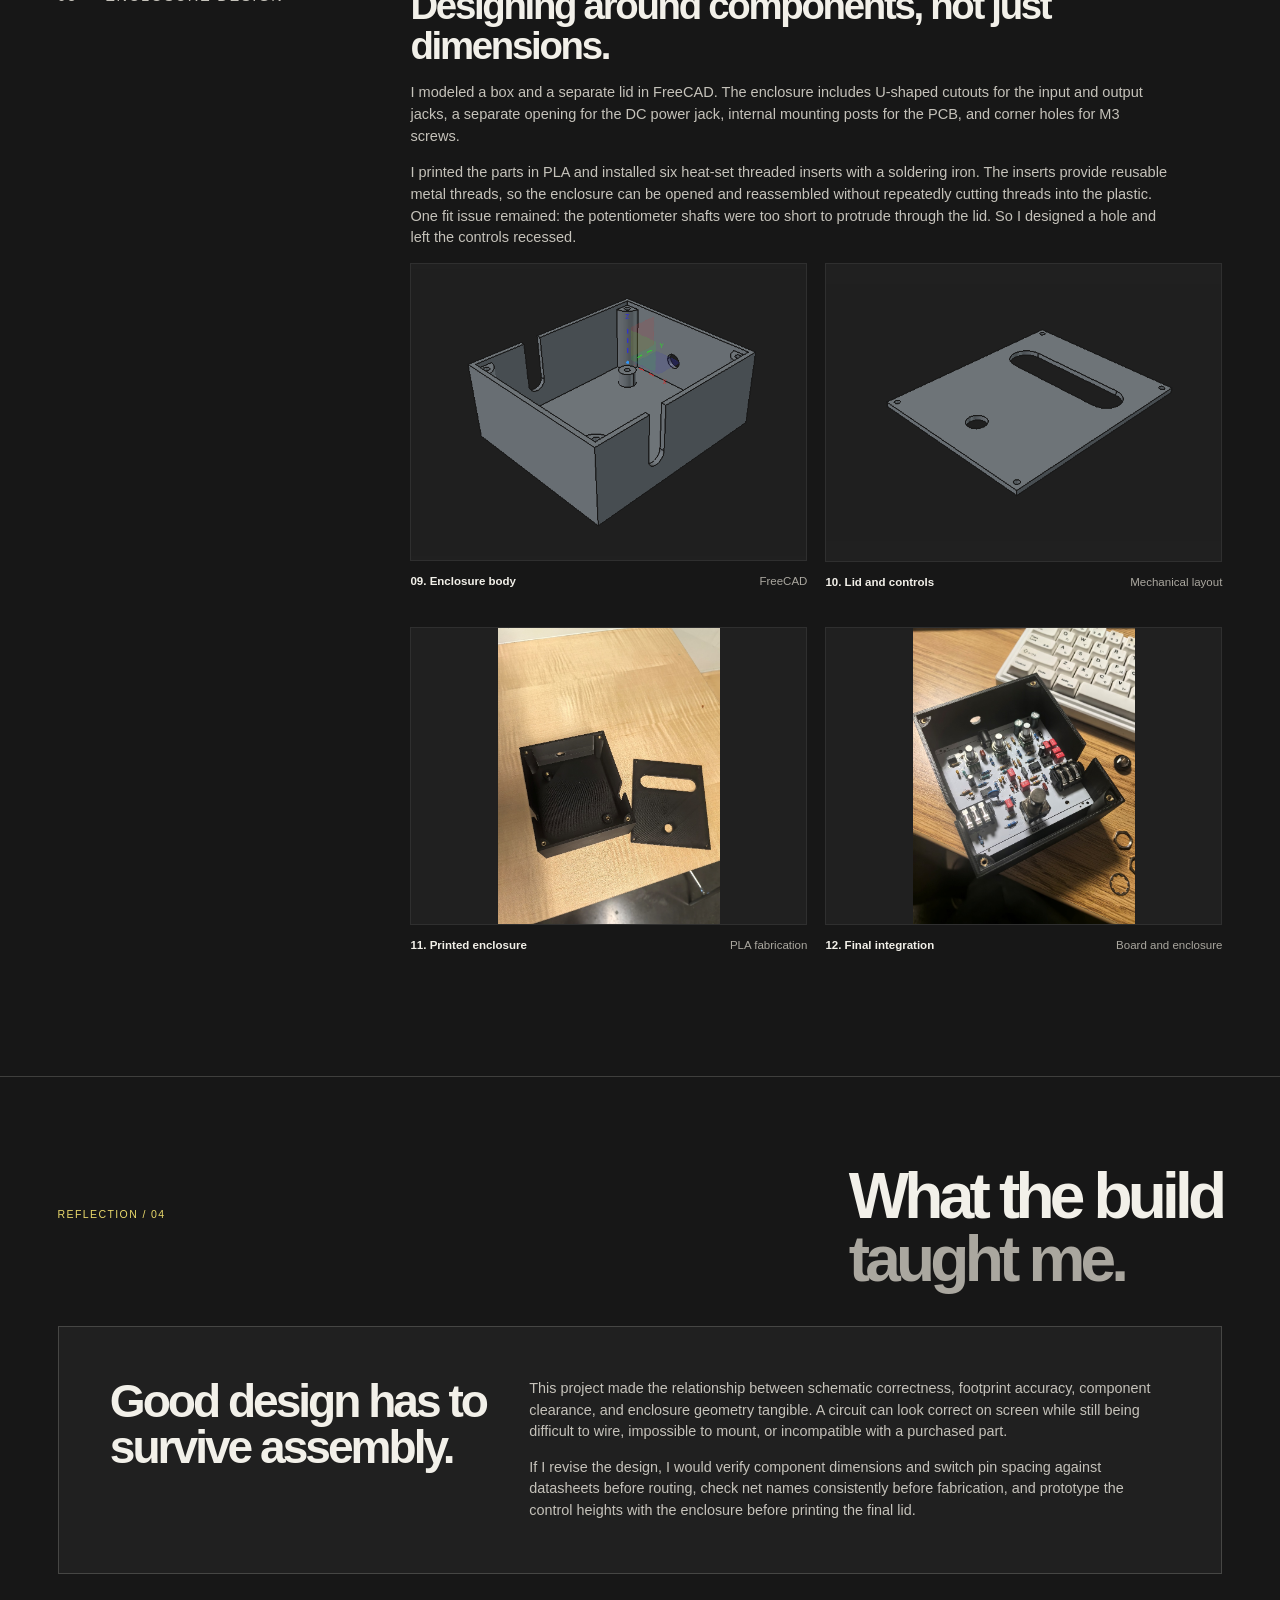
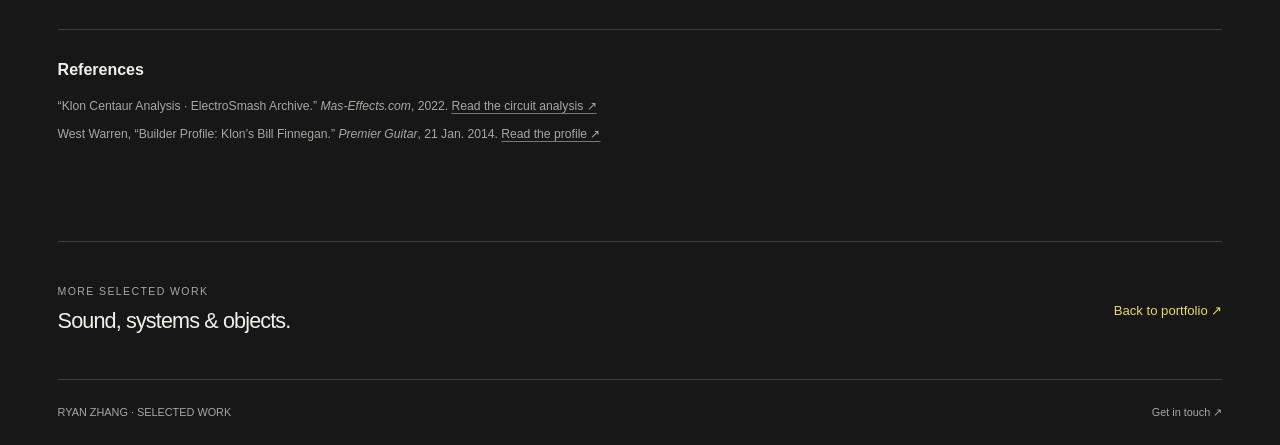
==== commit 4d3d6964: "3d" ====
--- a/custom-guitar-overdrive-pedal/index.html
+++ b/custom-guitar-overdrive-pedal/index.html
@@ -272,7 +272,7 @@
           <h2>Explore both models<br>in 3D.</h2>
         </div>
         <p class="section-description" style="margin-bottom:26px">
-          Both viewers load native STEP files in the browser (OpenCascade + Three.js). Drag to orbit, scroll to zoom, right-drag to pan.
+          Drag to orbit, scroll to zoom, right-drag to pan.
         </p>
 
         <div class="viewer-grid">
@@ -520,9 +520,11 @@
       renderer.outputColorSpace = THREE.SRGBColorSpace;
       container.appendChild(renderer.domElement);
 
+
       const controls = new OrbitControls(camera, renderer.domElement);
       controls.enableDamping = true;
       controls.dampingFactor = 0.08;
+      controls.zoomSpeed = 0.5;
 
       scene.add(new THREE.AmbientLight(0xffffff, 0.55));
       const d1 = new THREE.DirectionalLight(0xffffff, 0.85);
@@ -558,6 +560,8 @@
         let dist = Math.abs(maxDim / 2 / Math.tan(fov / 2)) * 1.7;
         camera.position.set(center.x + dist * 0.55, center.y + dist * 0.4, center.z + dist * 0.7);
         controls.target.copy(center);
+        controls.minDistance = dist * 0.3;
+        controls.maxDistance = dist * 3;
         controls.update();
       }
 
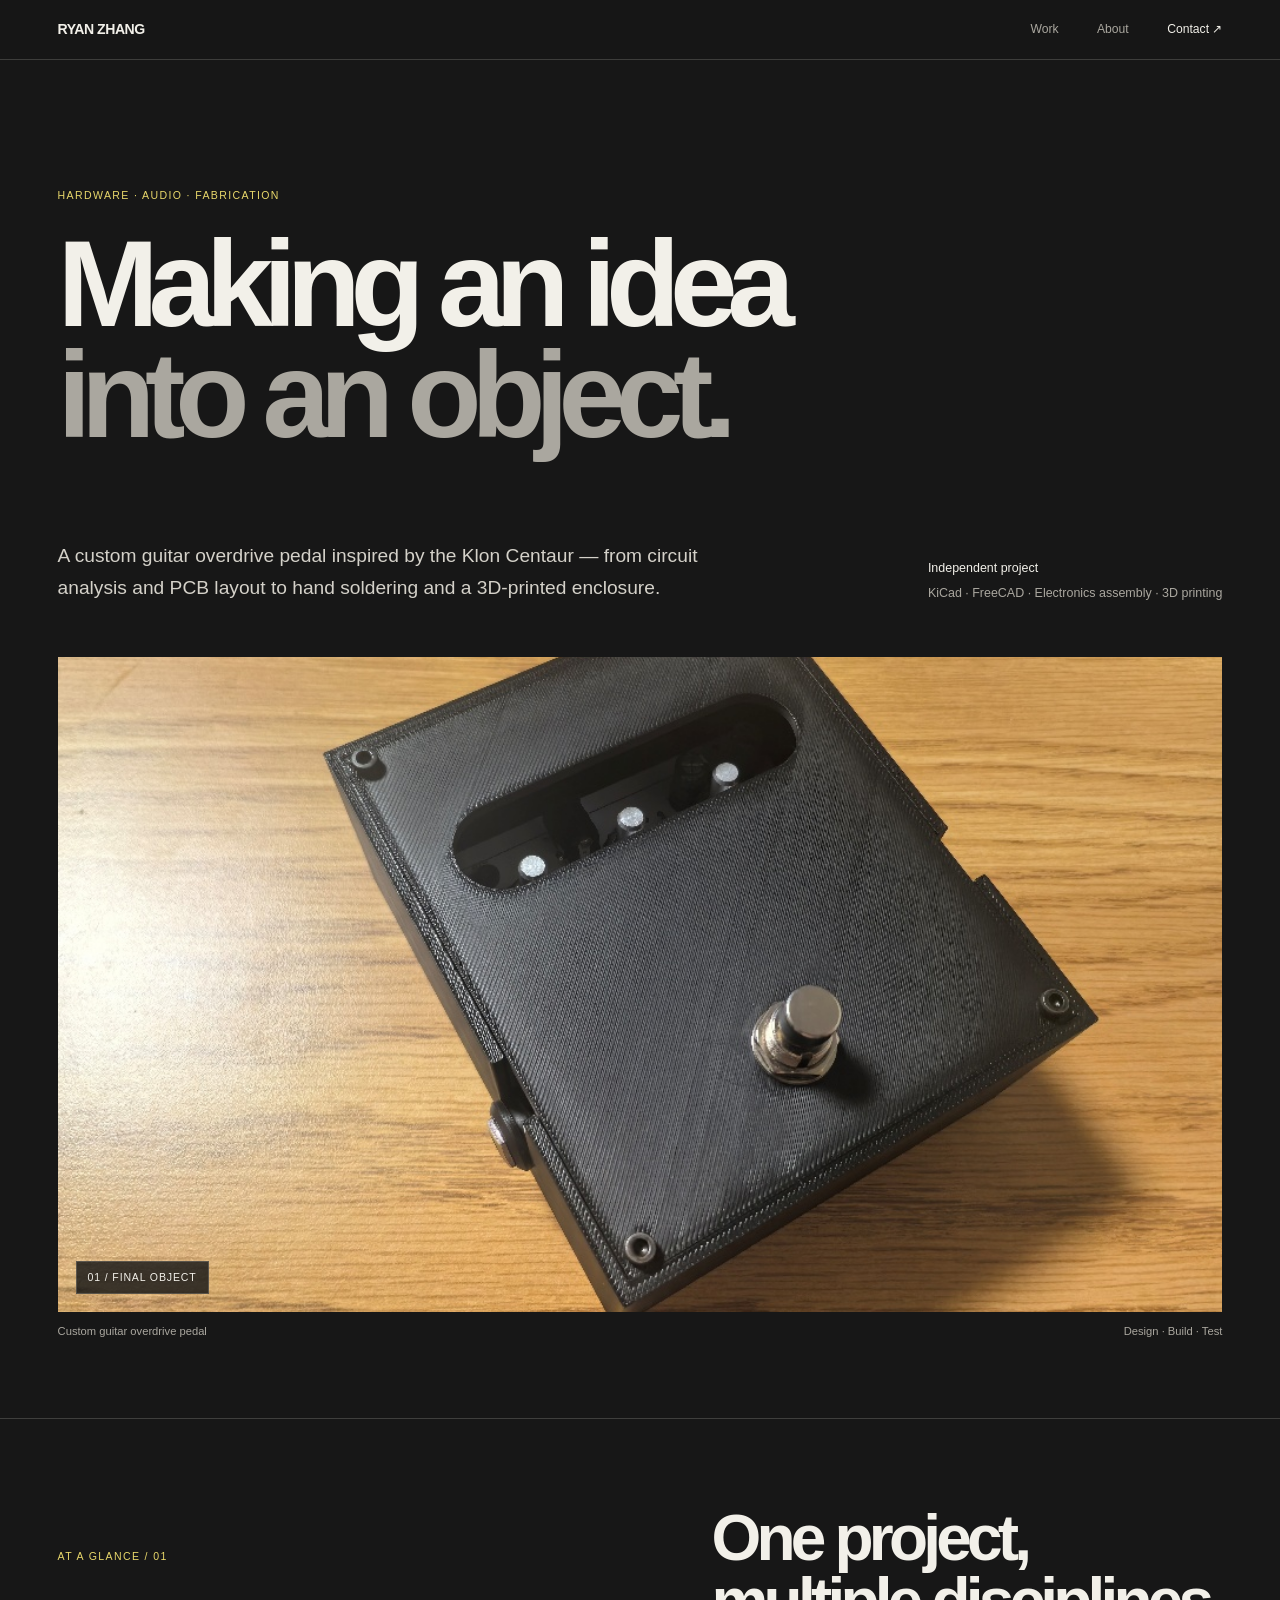
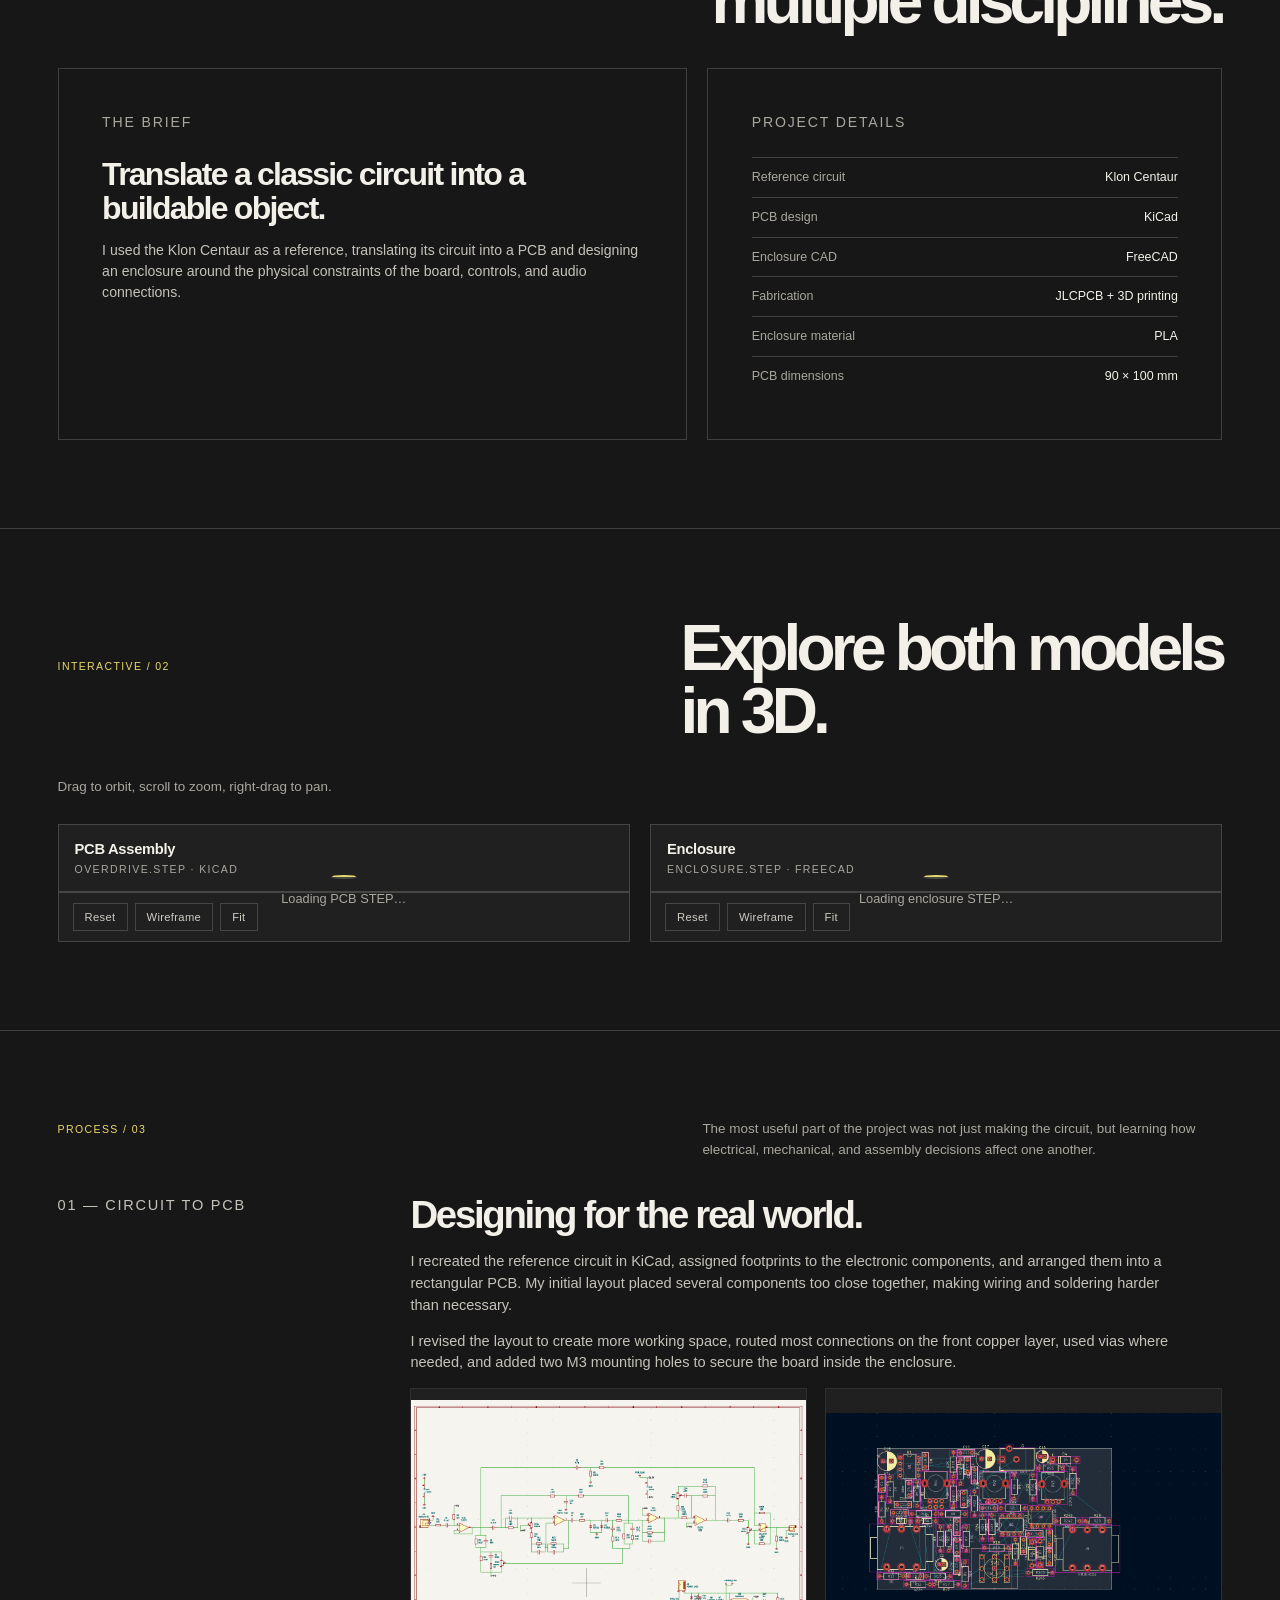
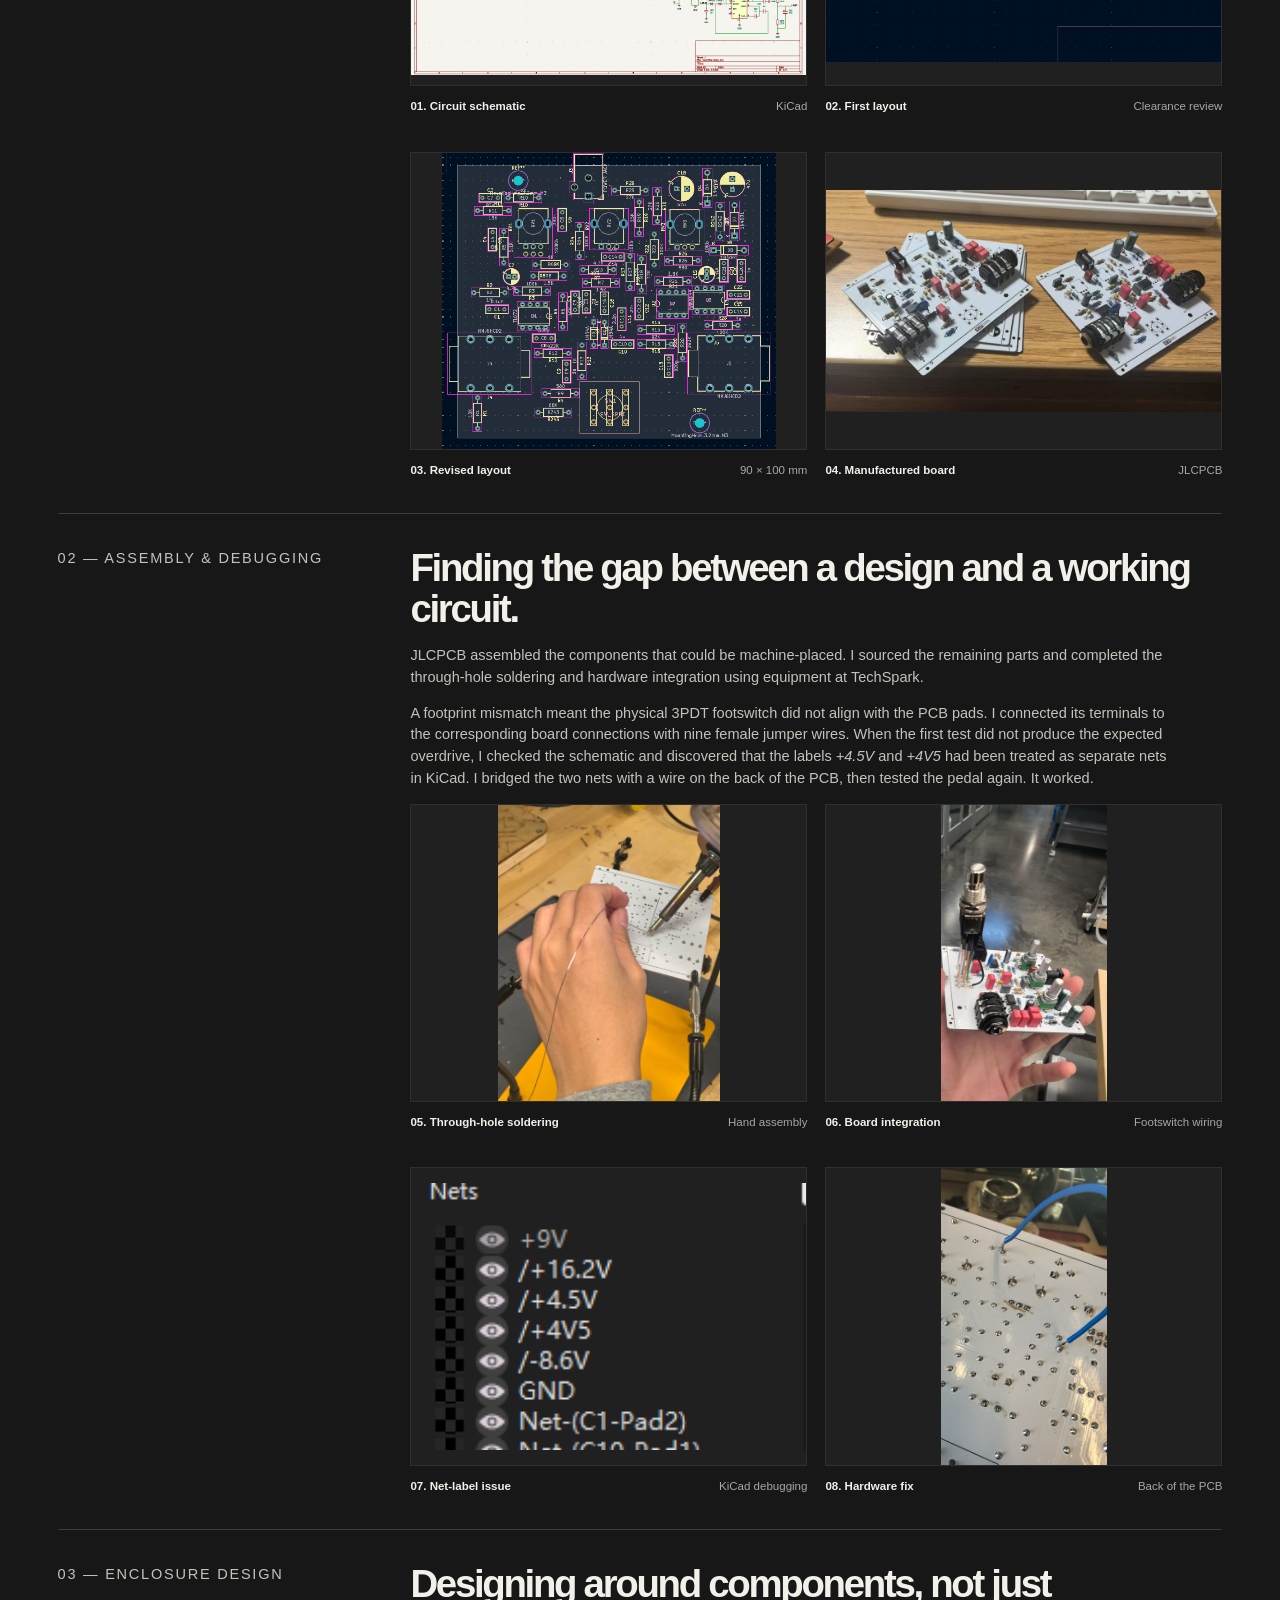
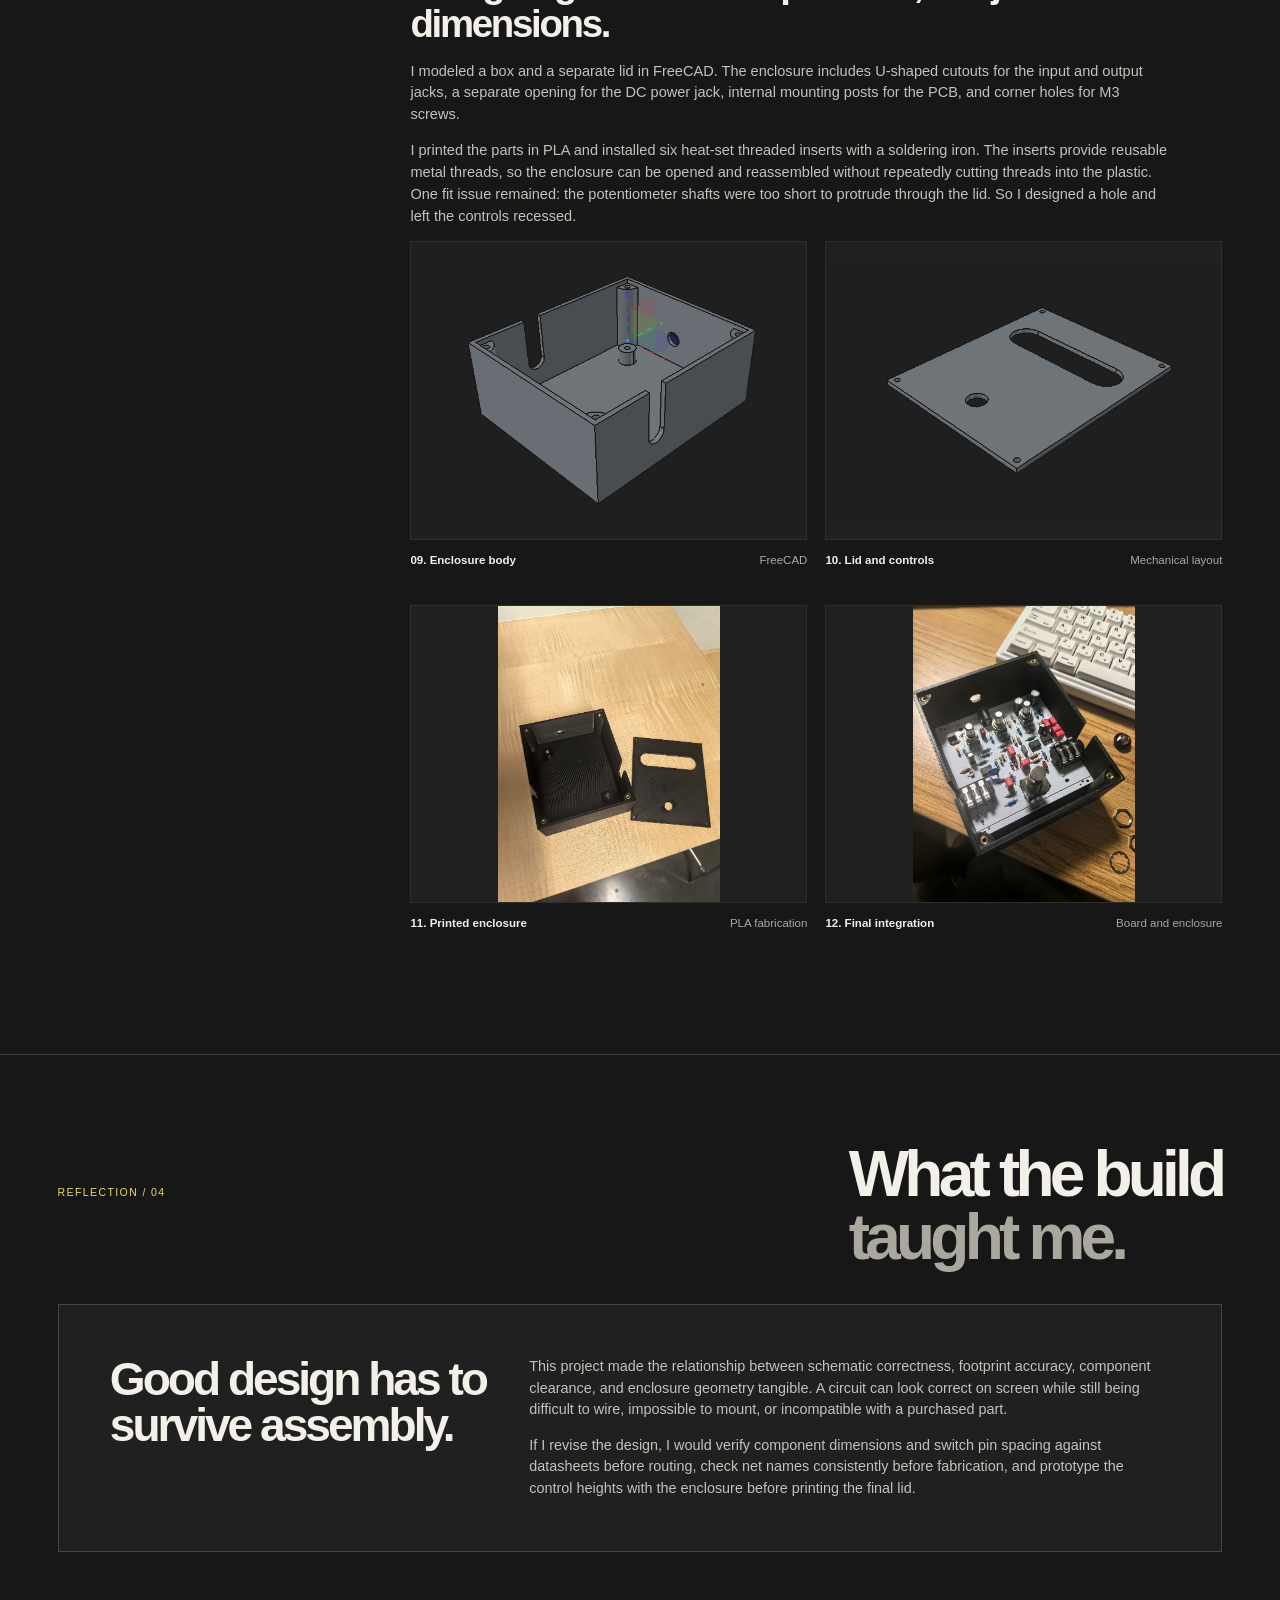
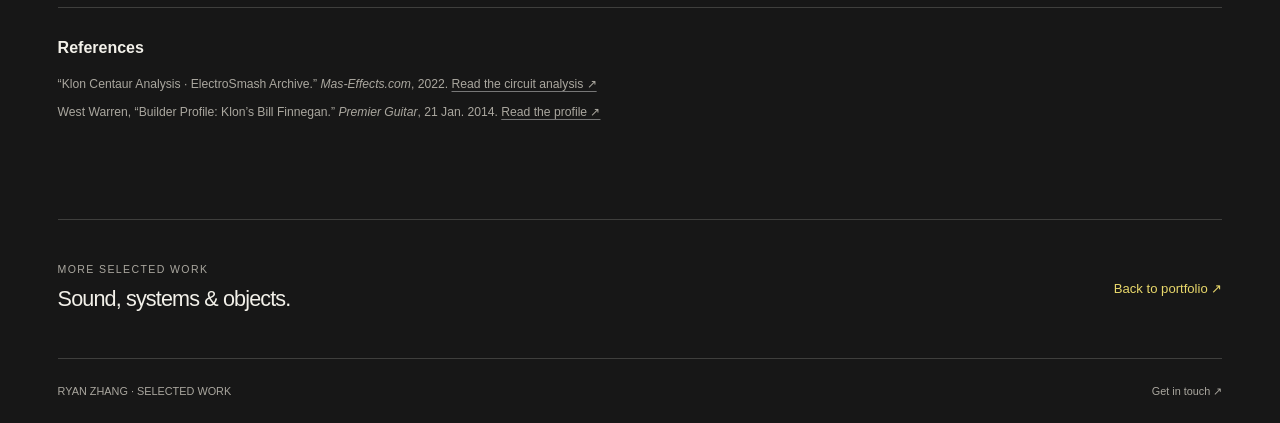
==== commit 8d3c4b53: "grammar" ====
--- a/custom-guitar-overdrive-pedal/index.html
+++ b/custom-guitar-overdrive-pedal/index.html
@@ -361,7 +361,7 @@
           <div>
             <h3>Finding the gap between a design and a working circuit.</h3>
             <p>JLCPCB assembled the components that could be machine-placed. I sourced the remaining parts and completed the through-hole soldering and hardware integration using equipment at TechSpark.</p>
-            <p>A footprint mismatch meant the physical 3PDT footswitch did not align with the PCB pads. I connected its terminals to the corresponding board connections with nine female jumper wires. When the first test did not produce the expected overdrive, I checked the schematic and discovered that the labels <em>+4.5V</em> and <em>+4V5</em> had been treated as separate nets in KiCad. I bridged the two nets with a wire on the back of the PCB, then tested the pedal again, confirming that it was working</p>
+            <p>A footprint mismatch meant the physical 3PDT footswitch did not align with the PCB pads. I connected its terminals to the corresponding board connections with nine female jumper wires. When the first test did not produce the expected overdrive, I checked the schematic and discovered that the labels <em>+4.5V</em> and <em>+4V5</em> had been treated as separate nets in KiCad. I bridged the two nets with a wire on the back of the PCB, then tested the pedal again. It worked.</p>
             <div class="figure-grid">
               <figure>
                 <div class="figure-image"><img src="../resources/custom_guitar_overdrive_pedal/figure-06.jpeg" alt="Soldering a diode onto the PCB" loading="lazy" data-lightbox></div>
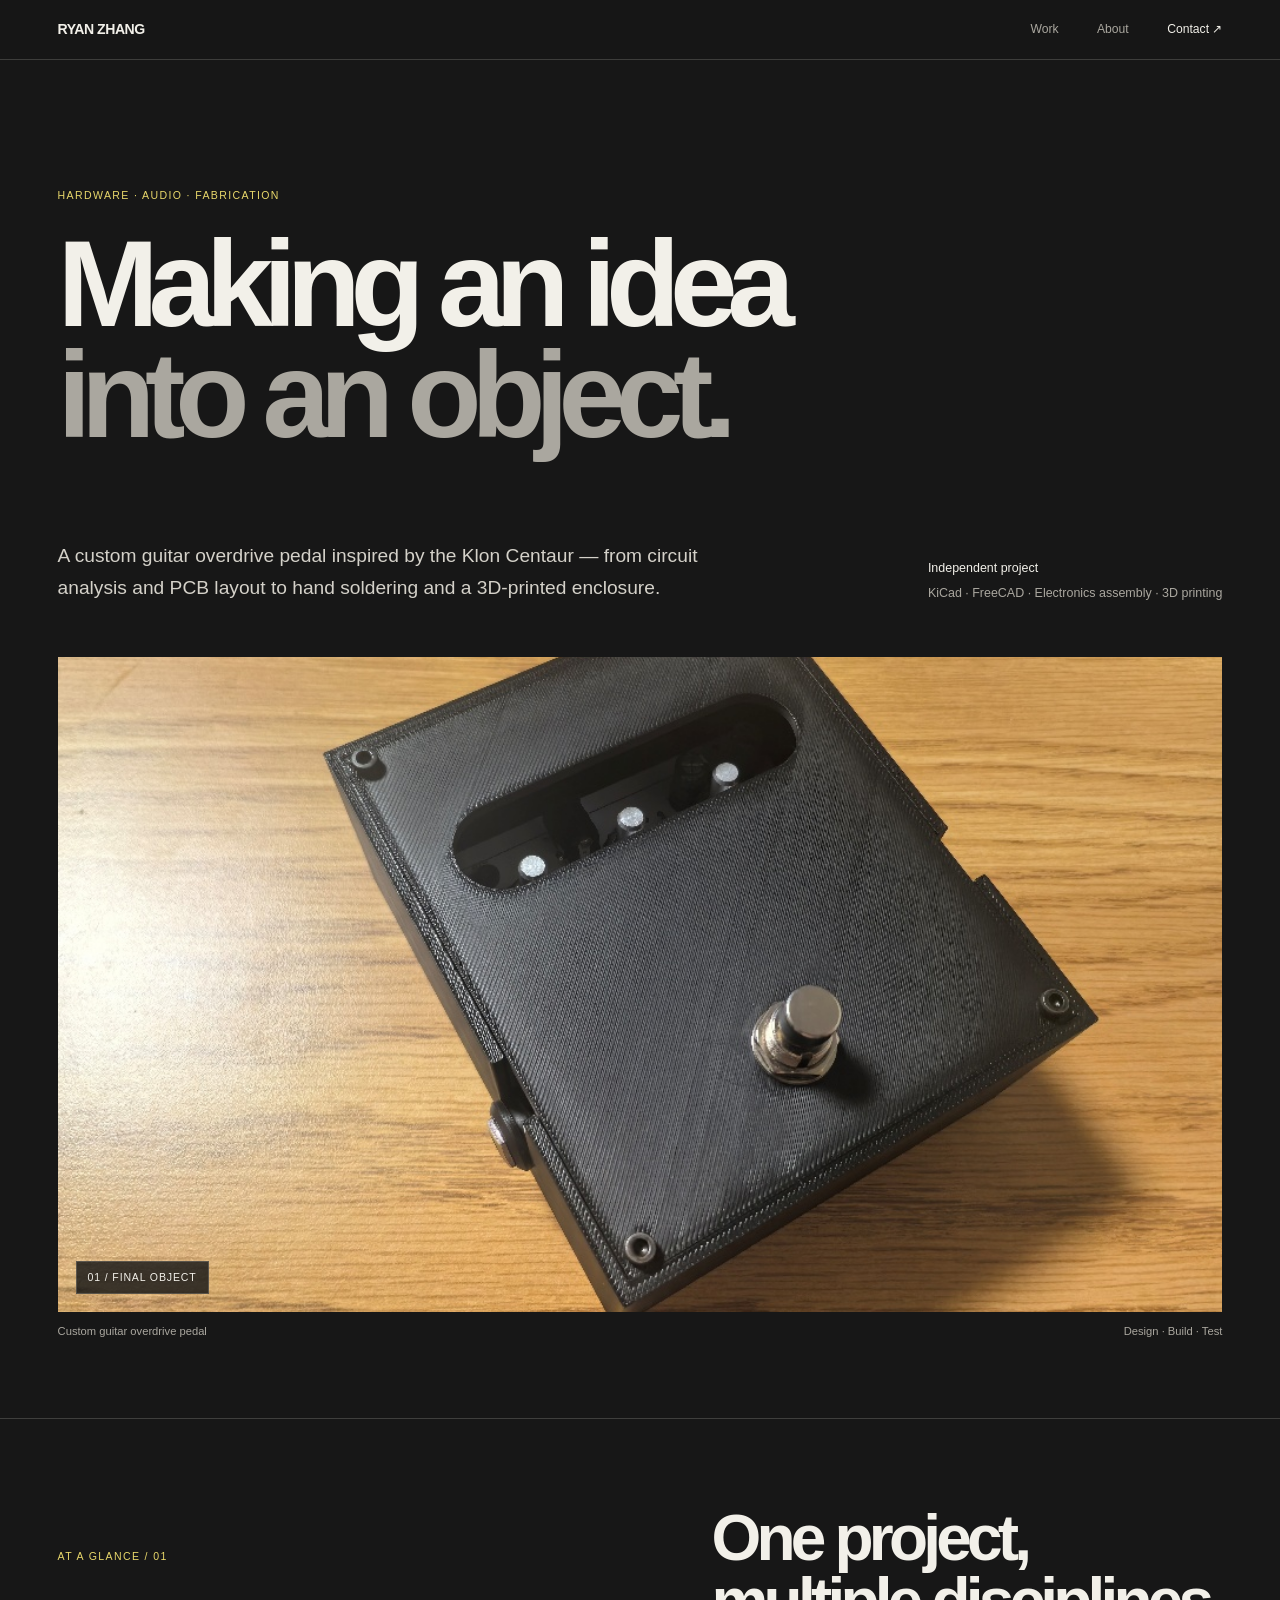
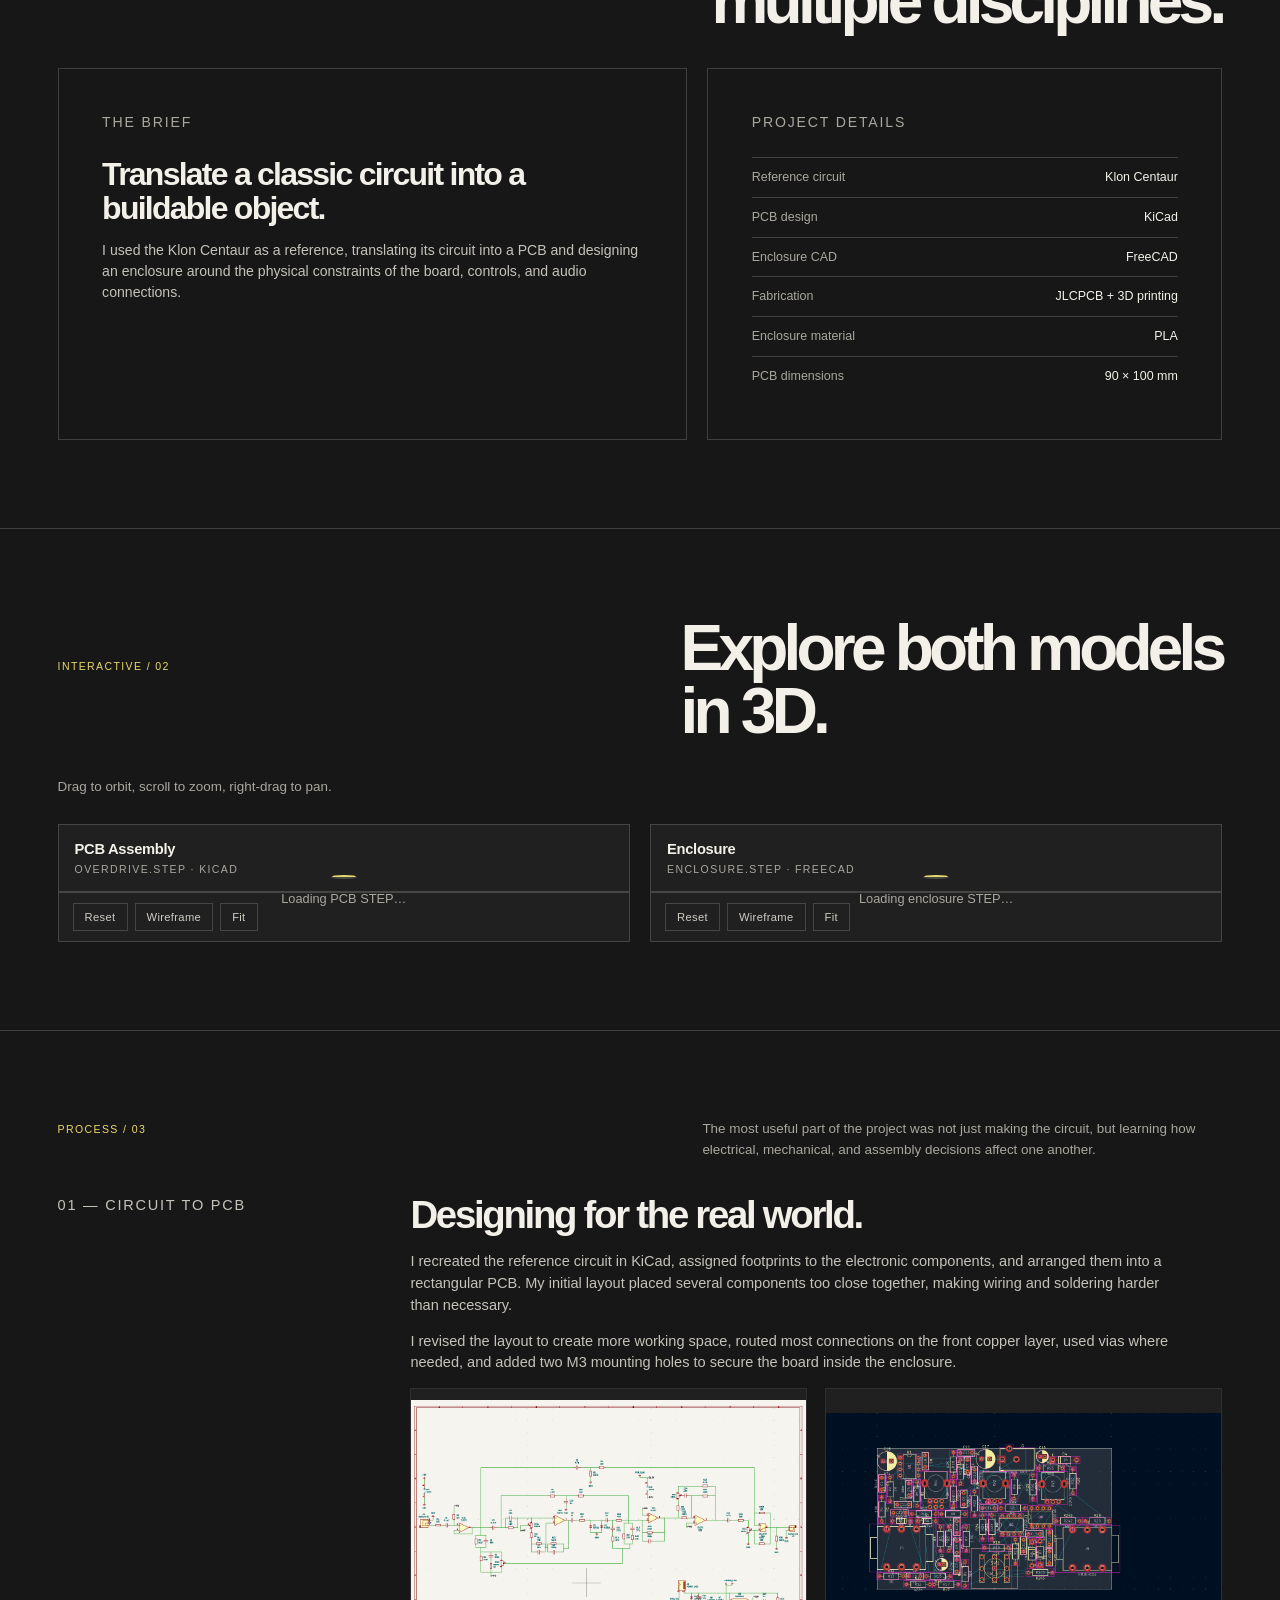
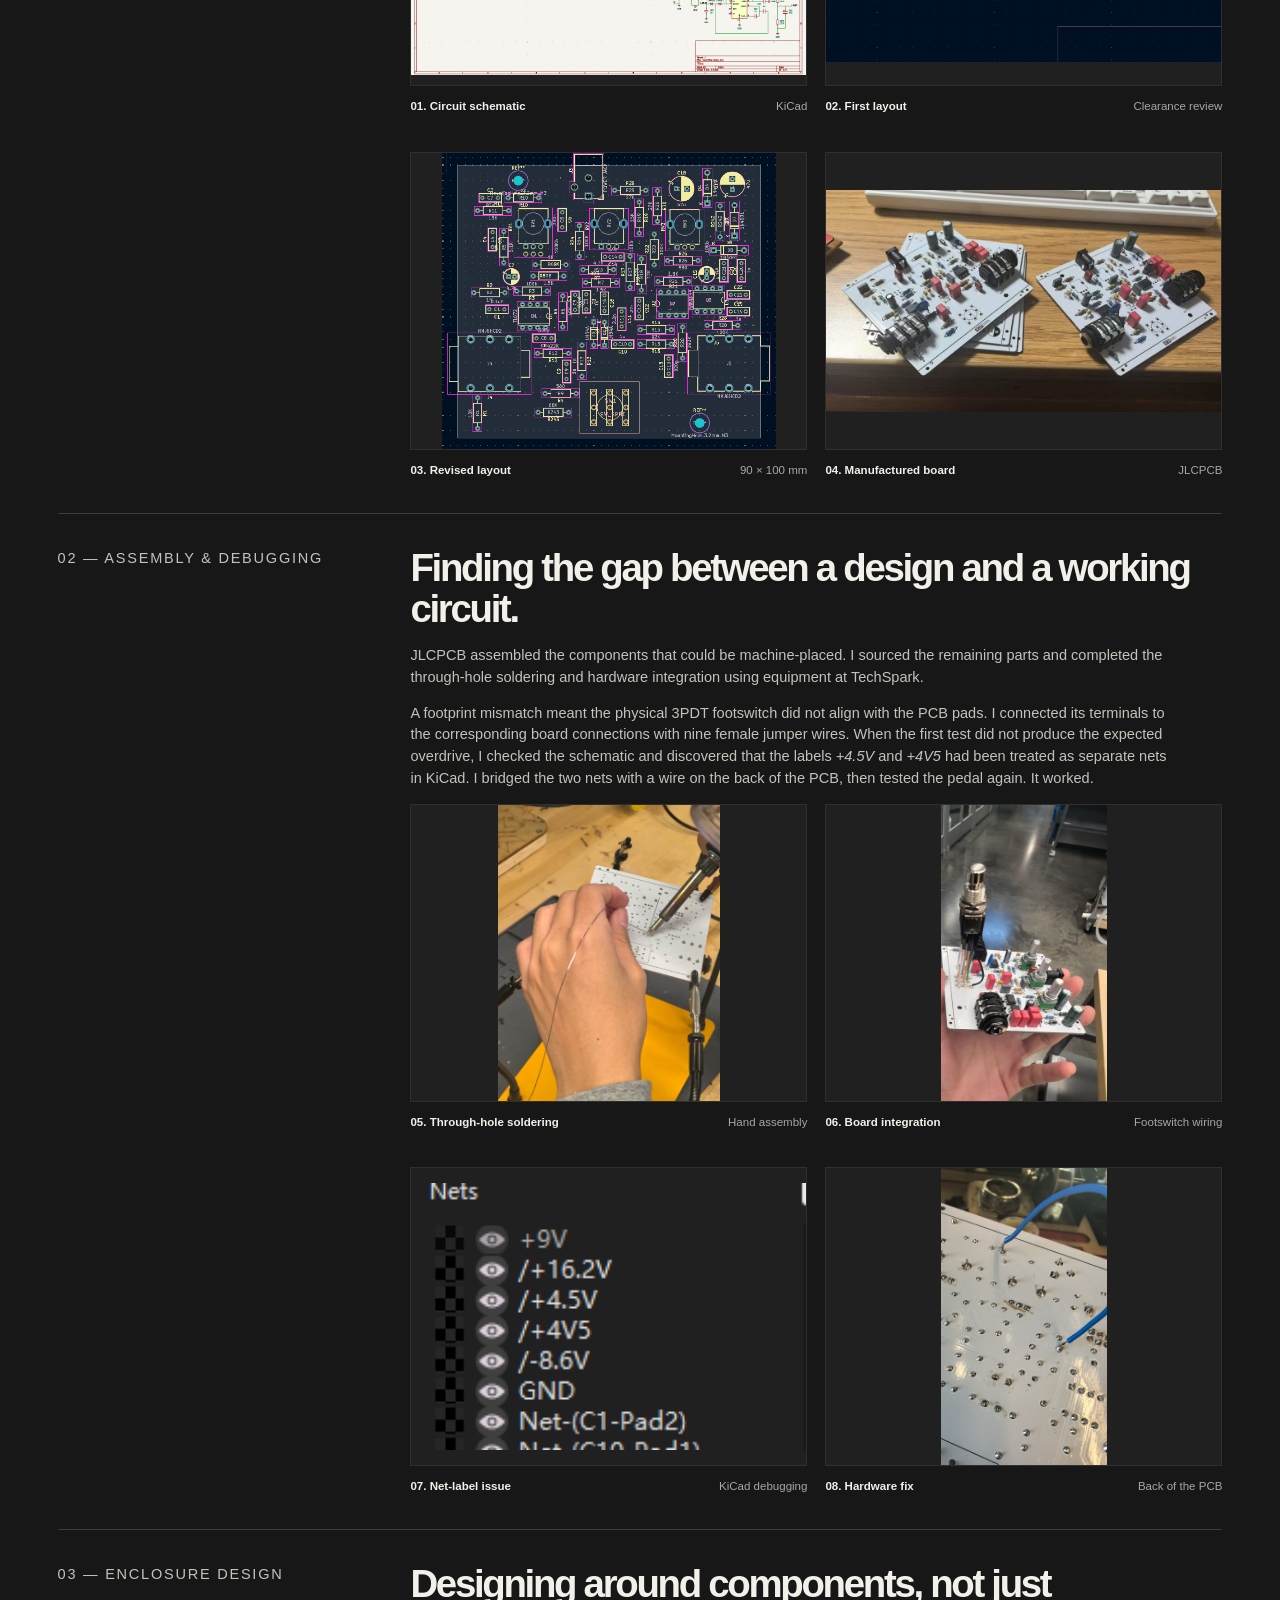
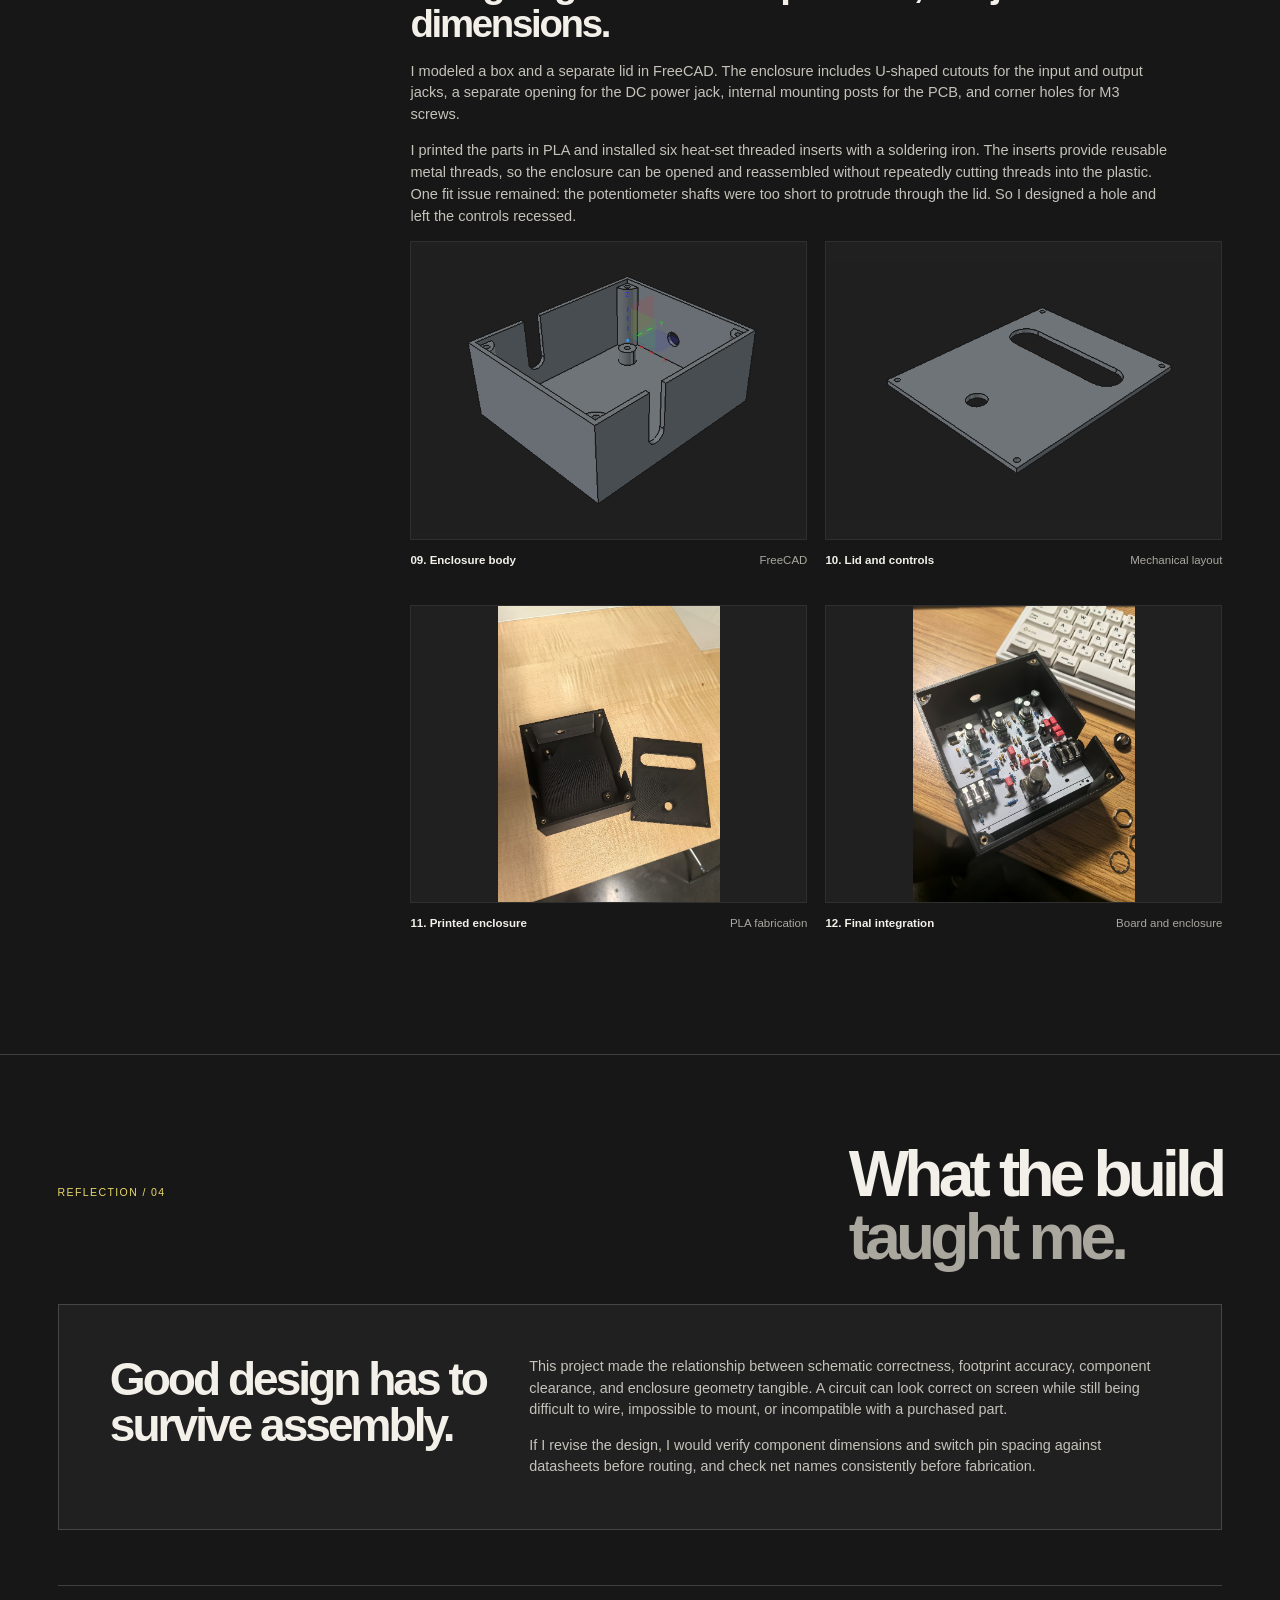
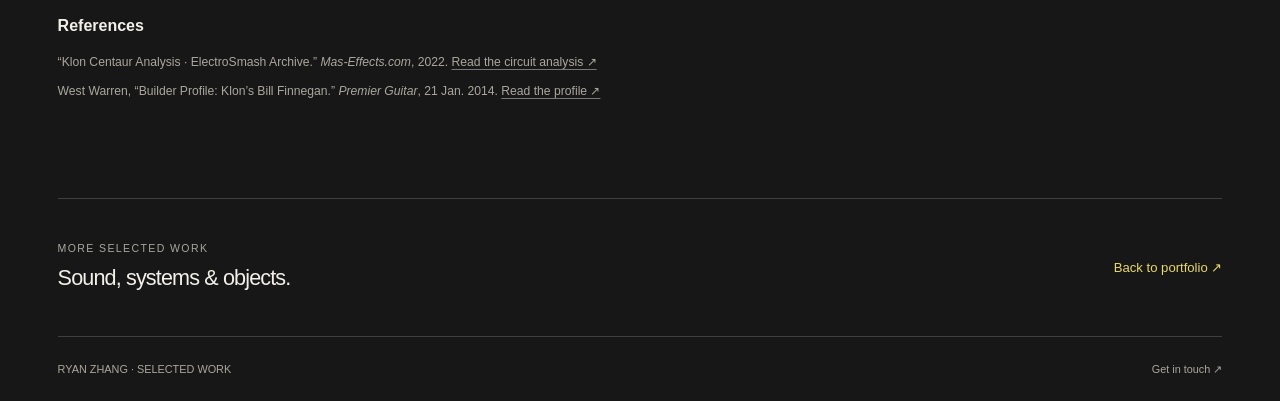
==== commit 9e60936d: "grammar" ====
--- a/custom-guitar-overdrive-pedal/index.html
+++ b/custom-guitar-overdrive-pedal/index.html
@@ -422,7 +422,7 @@
           <h3>Good design has to survive assembly.</h3>
           <div>
             <p>This project made the relationship between schematic correctness, footprint accuracy, component clearance, and enclosure geometry tangible. A circuit can look correct on screen while still being difficult to wire, impossible to mount, or incompatible with a purchased part.</p>
-            <p>If I revise the design, I would verify component dimensions and switch pin spacing against datasheets before routing, check net names consistently before fabrication, and prototype the control heights with the enclosure before printing the final lid.</p>
+            <p>If I revise the design, I would verify component dimensions and switch pin spacing against datasheets before routing, and check net names consistently before fabrication.</p>
           </div>
         </div>
         <div class="sources" style="margin-top:55px">
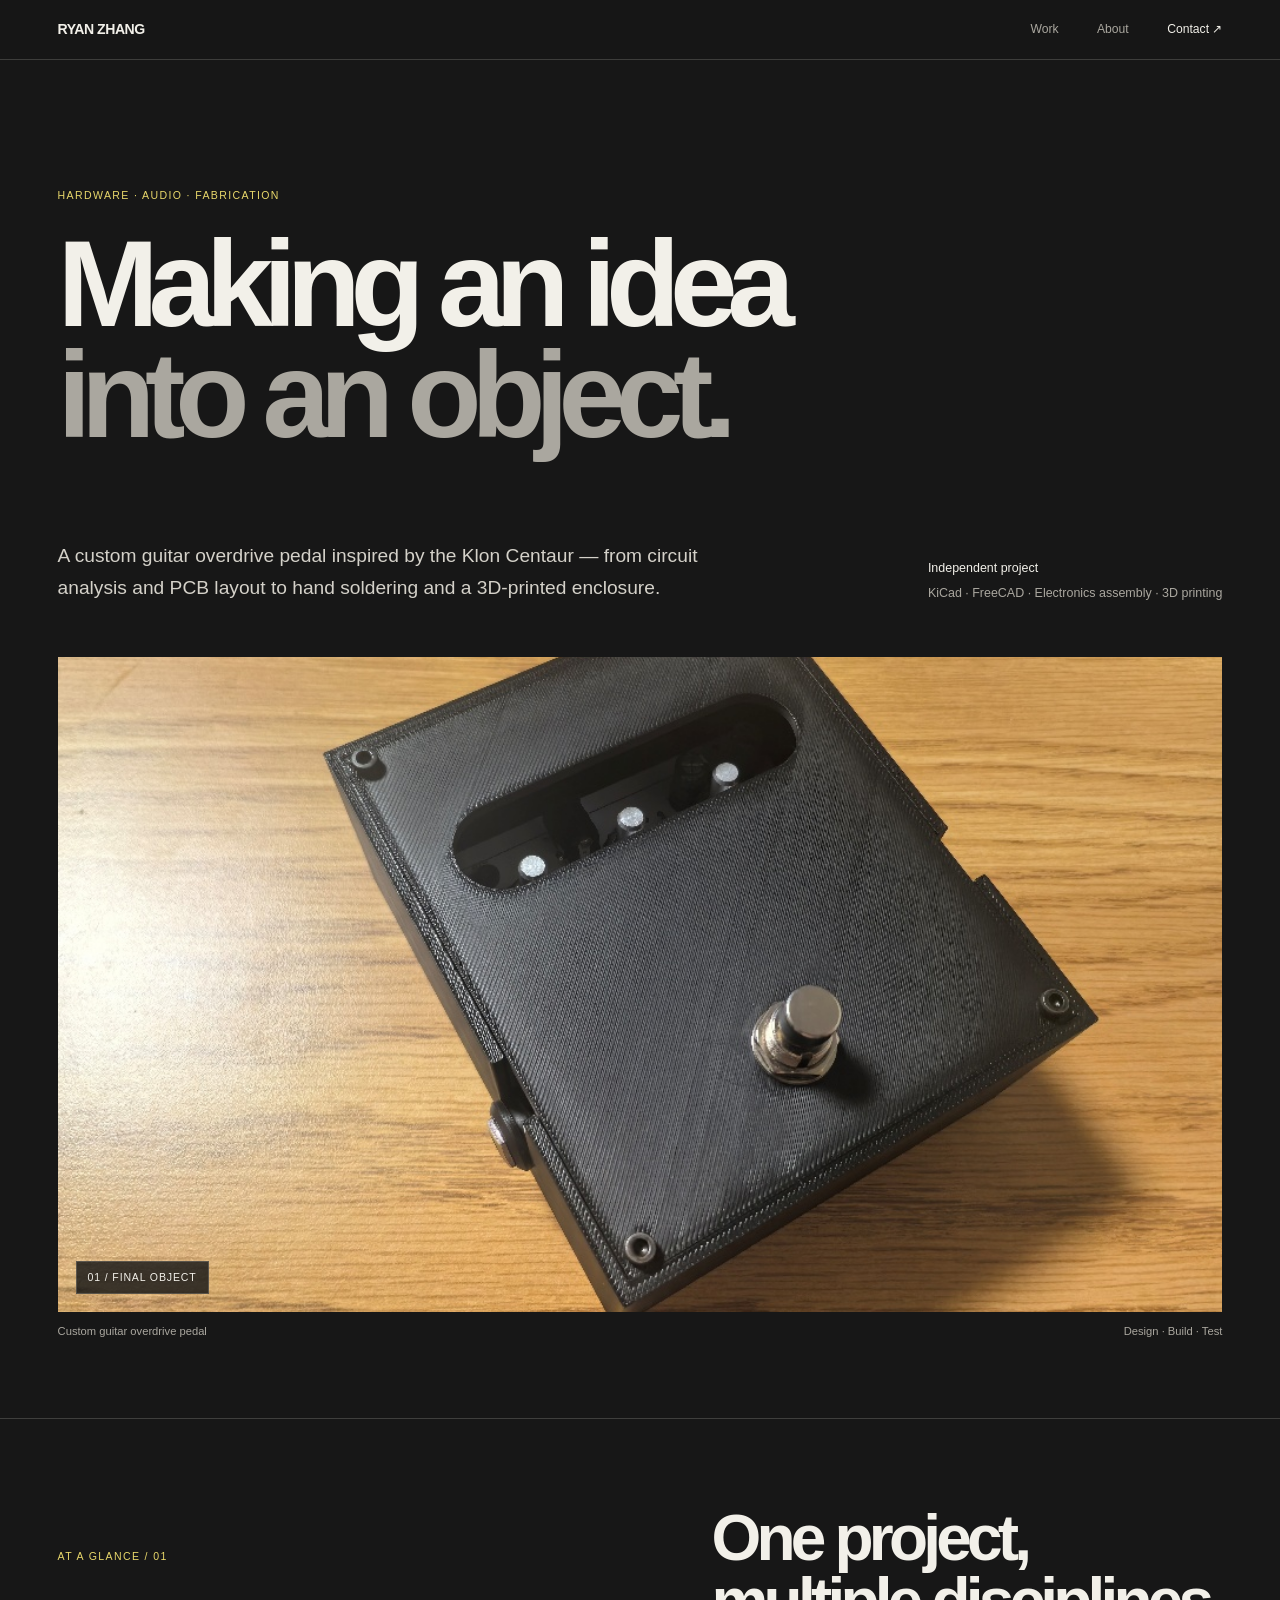
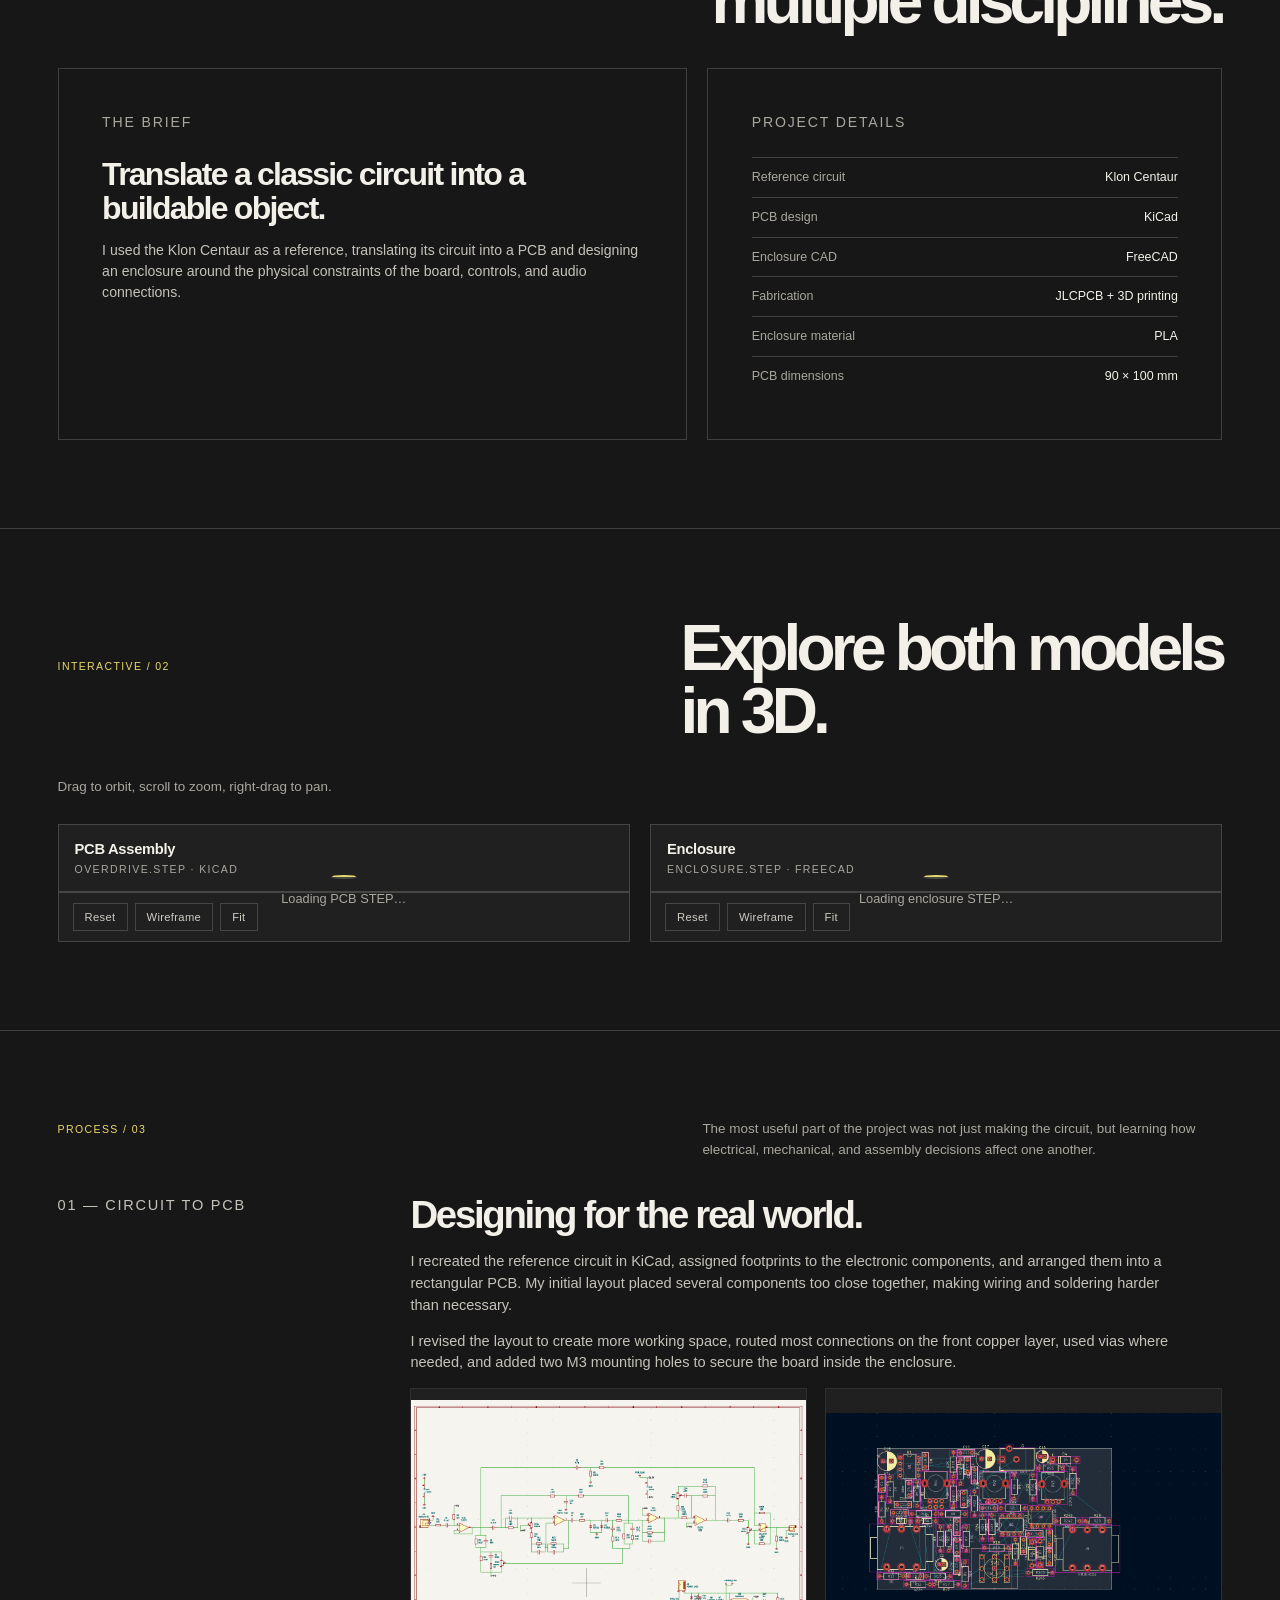
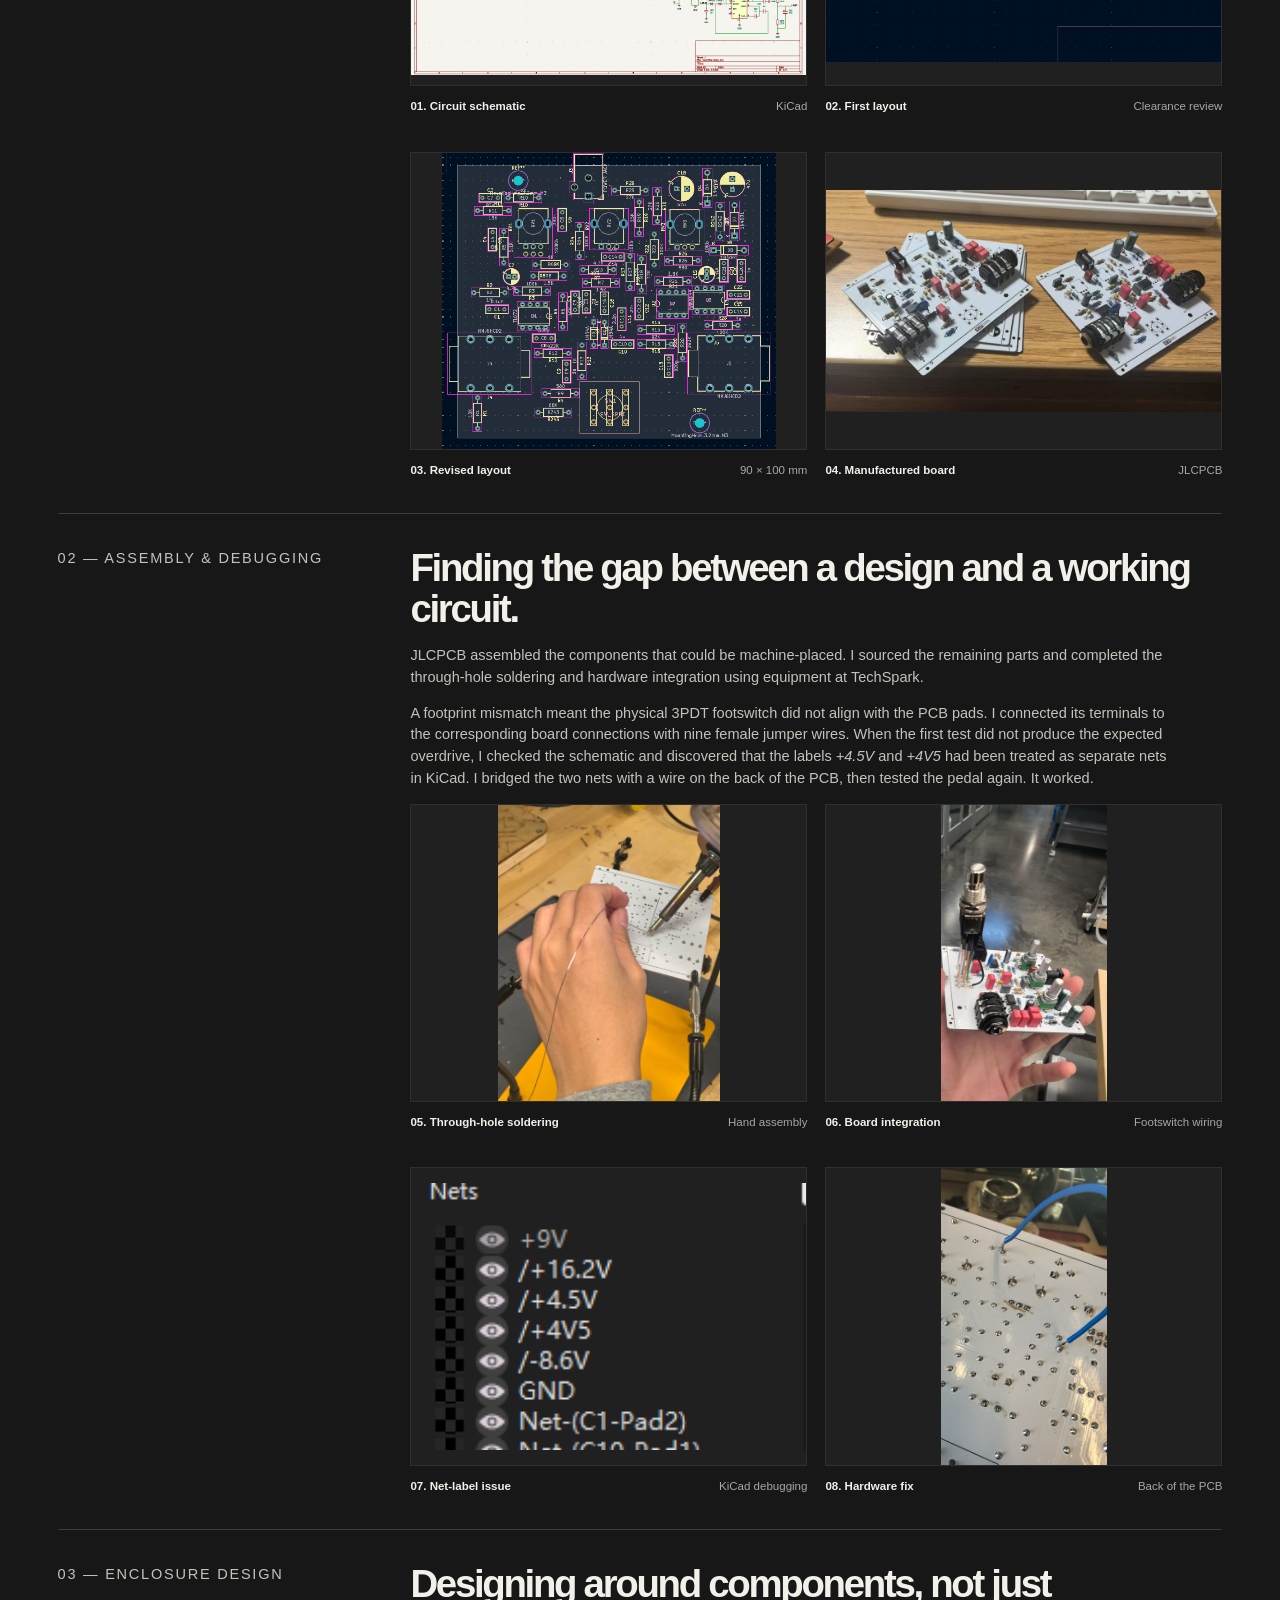
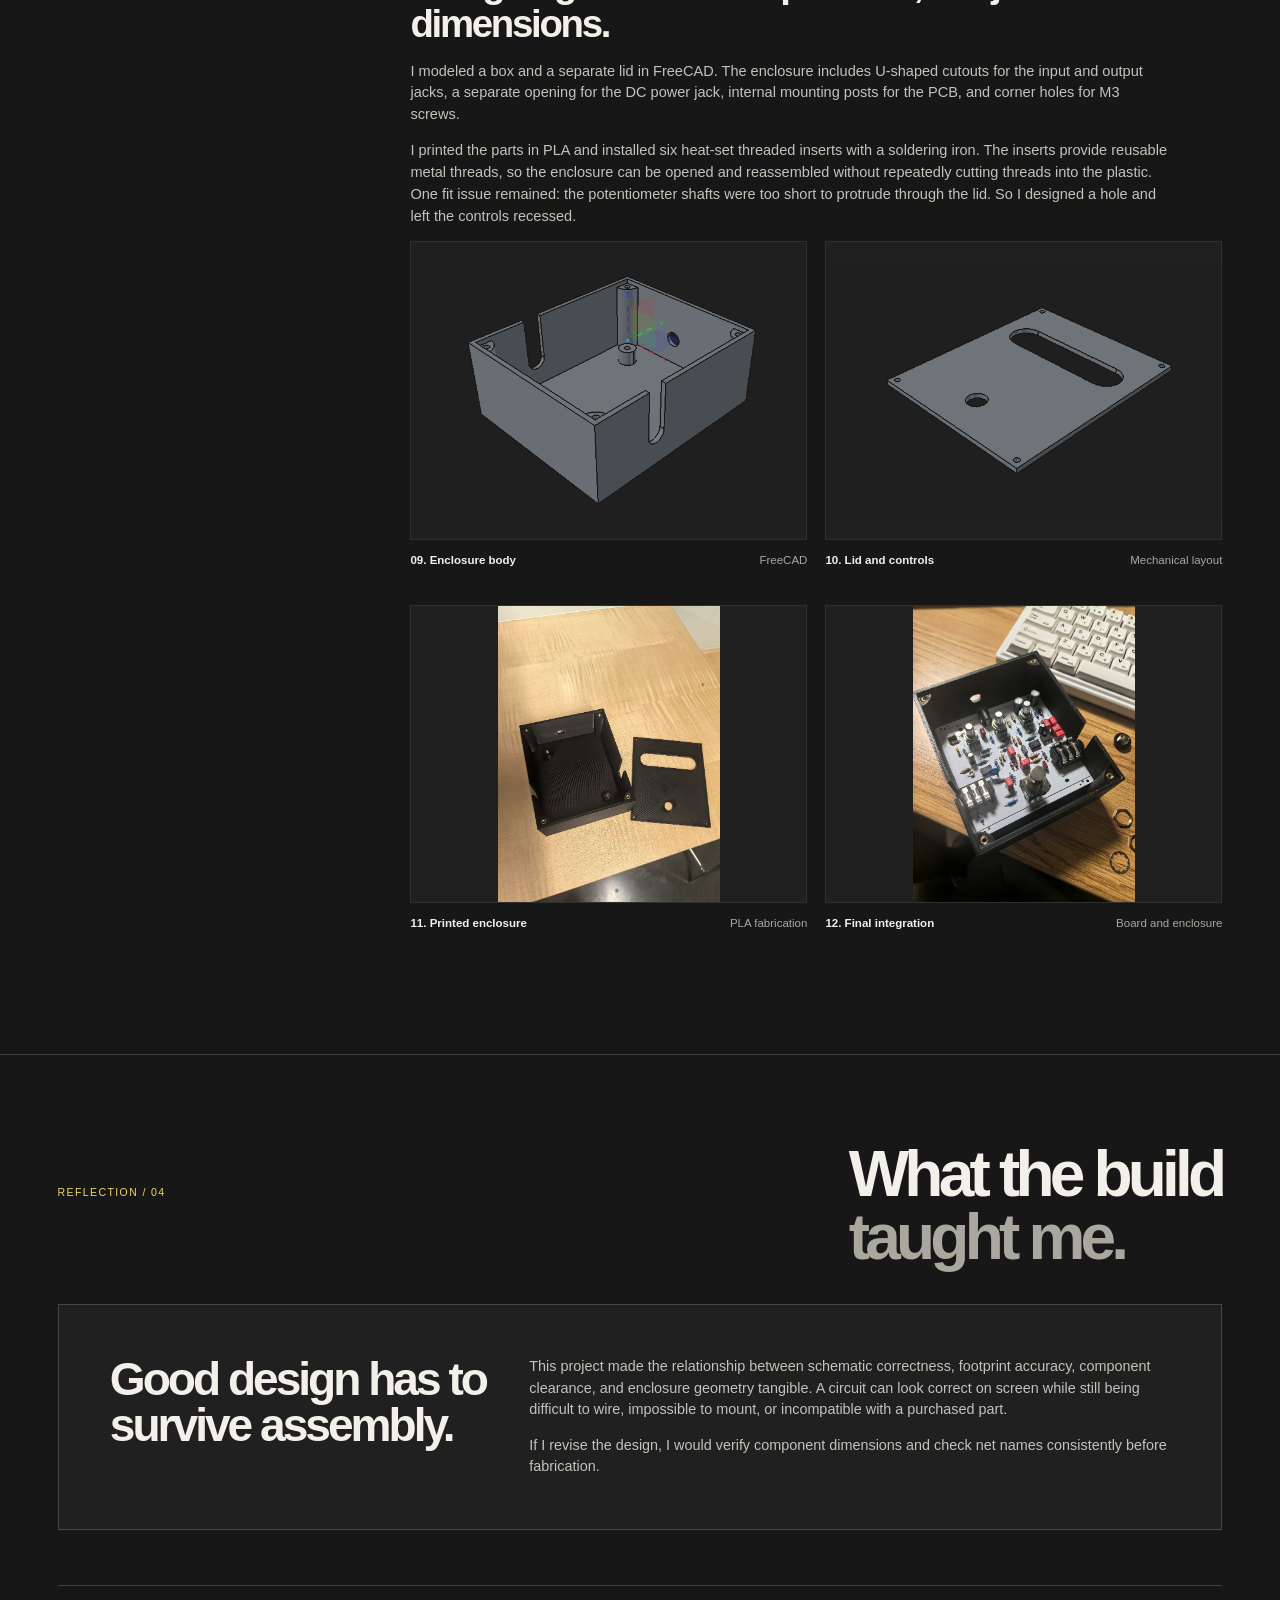
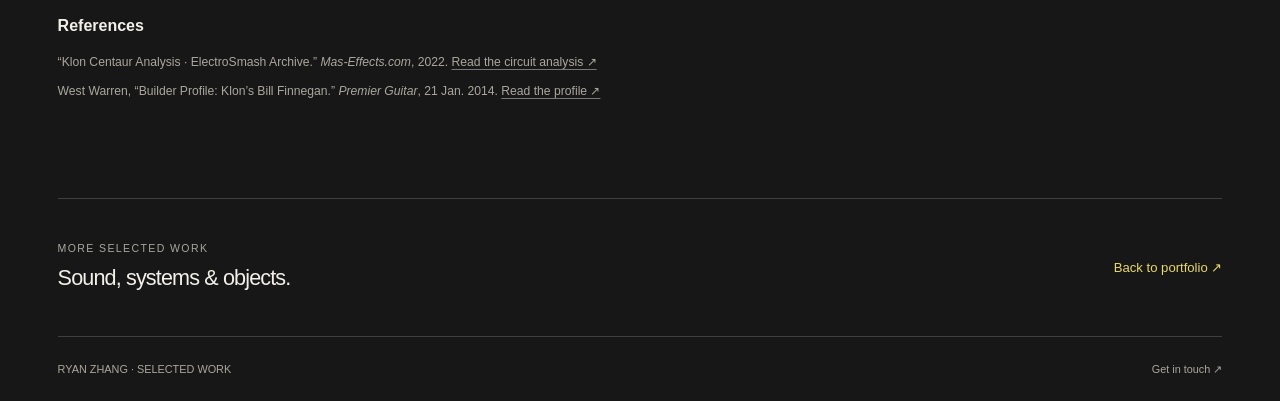
==== commit 3faa4393: "grammar" ====
--- a/custom-guitar-overdrive-pedal/index.html
+++ b/custom-guitar-overdrive-pedal/index.html
@@ -422,7 +422,7 @@
           <h3>Good design has to survive assembly.</h3>
           <div>
             <p>This project made the relationship between schematic correctness, footprint accuracy, component clearance, and enclosure geometry tangible. A circuit can look correct on screen while still being difficult to wire, impossible to mount, or incompatible with a purchased part.</p>
-            <p>If I revise the design, I would verify component dimensions and switch pin spacing against datasheets before routing, and check net names consistently before fabrication.</p>
+            <p>If I revise the design, I would verify component dimensions and check net names consistently before fabrication.</p>
           </div>
         </div>
         <div class="sources" style="margin-top:55px">
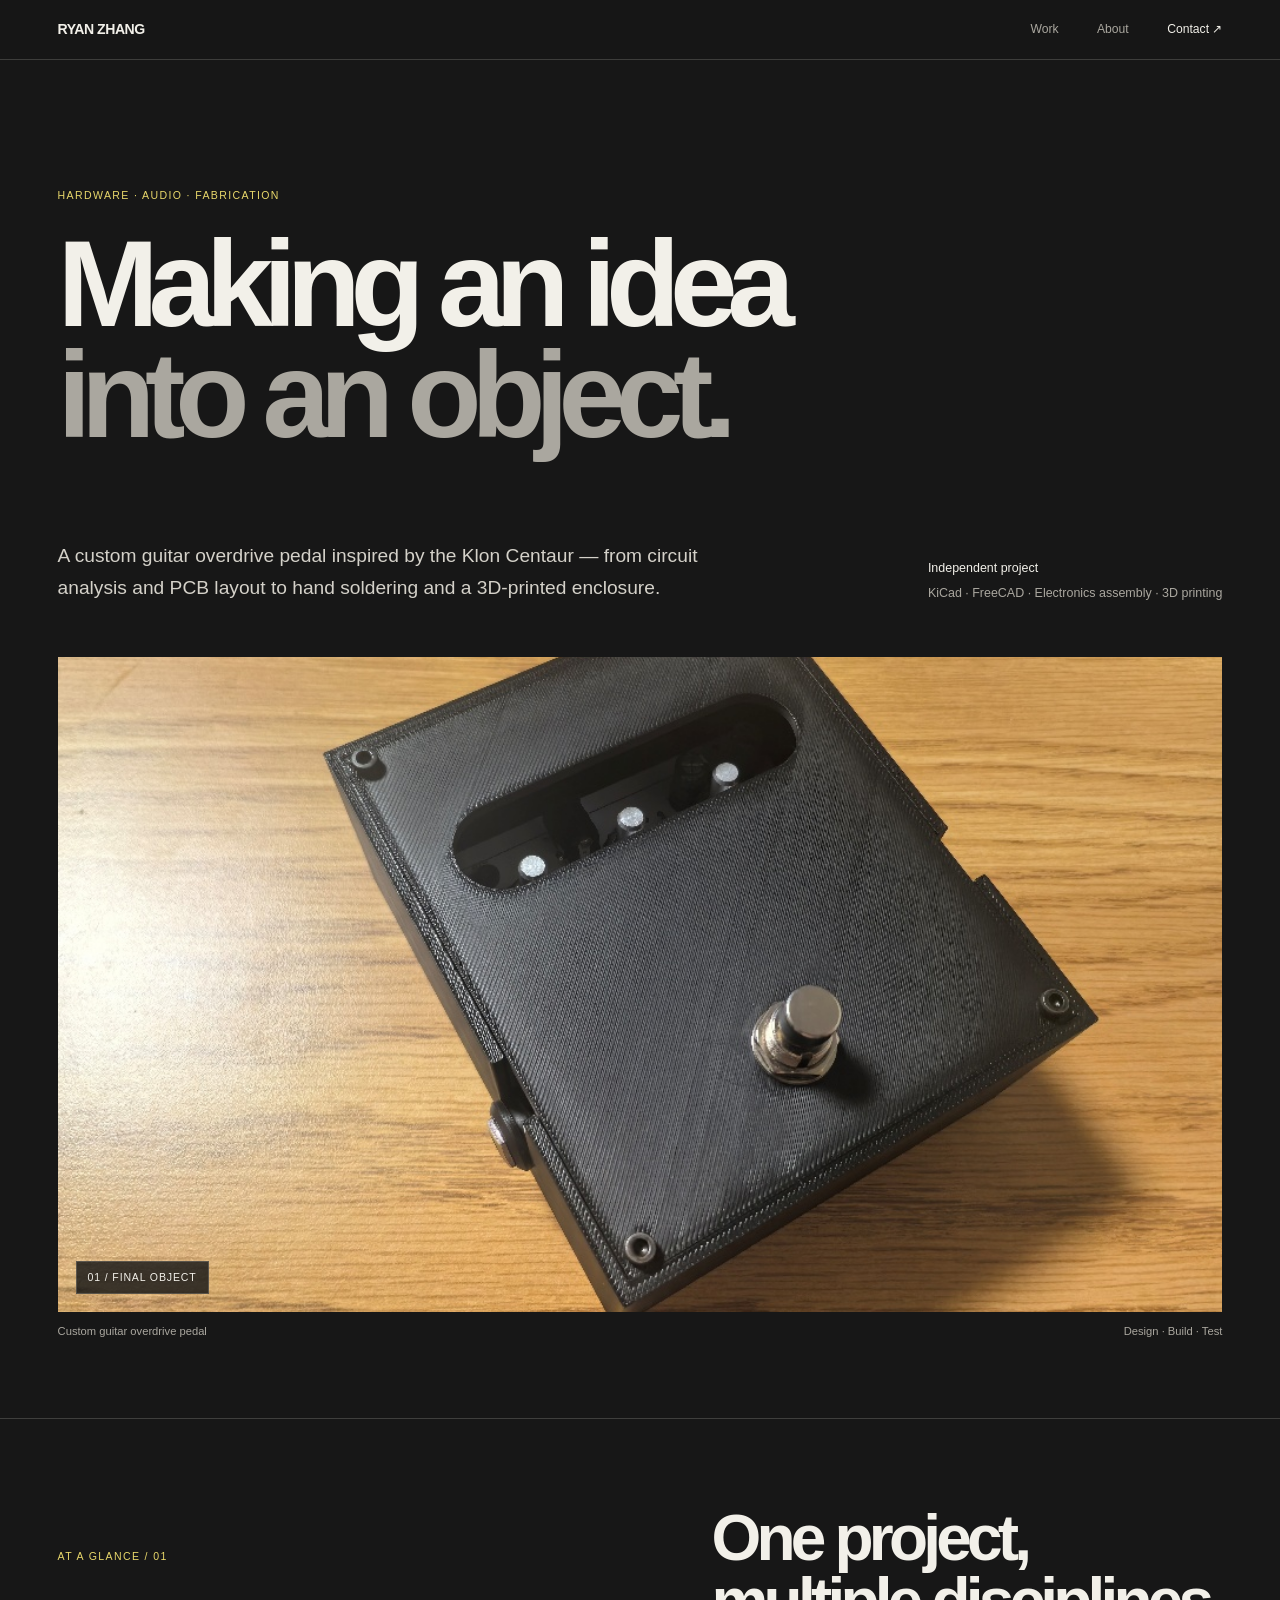
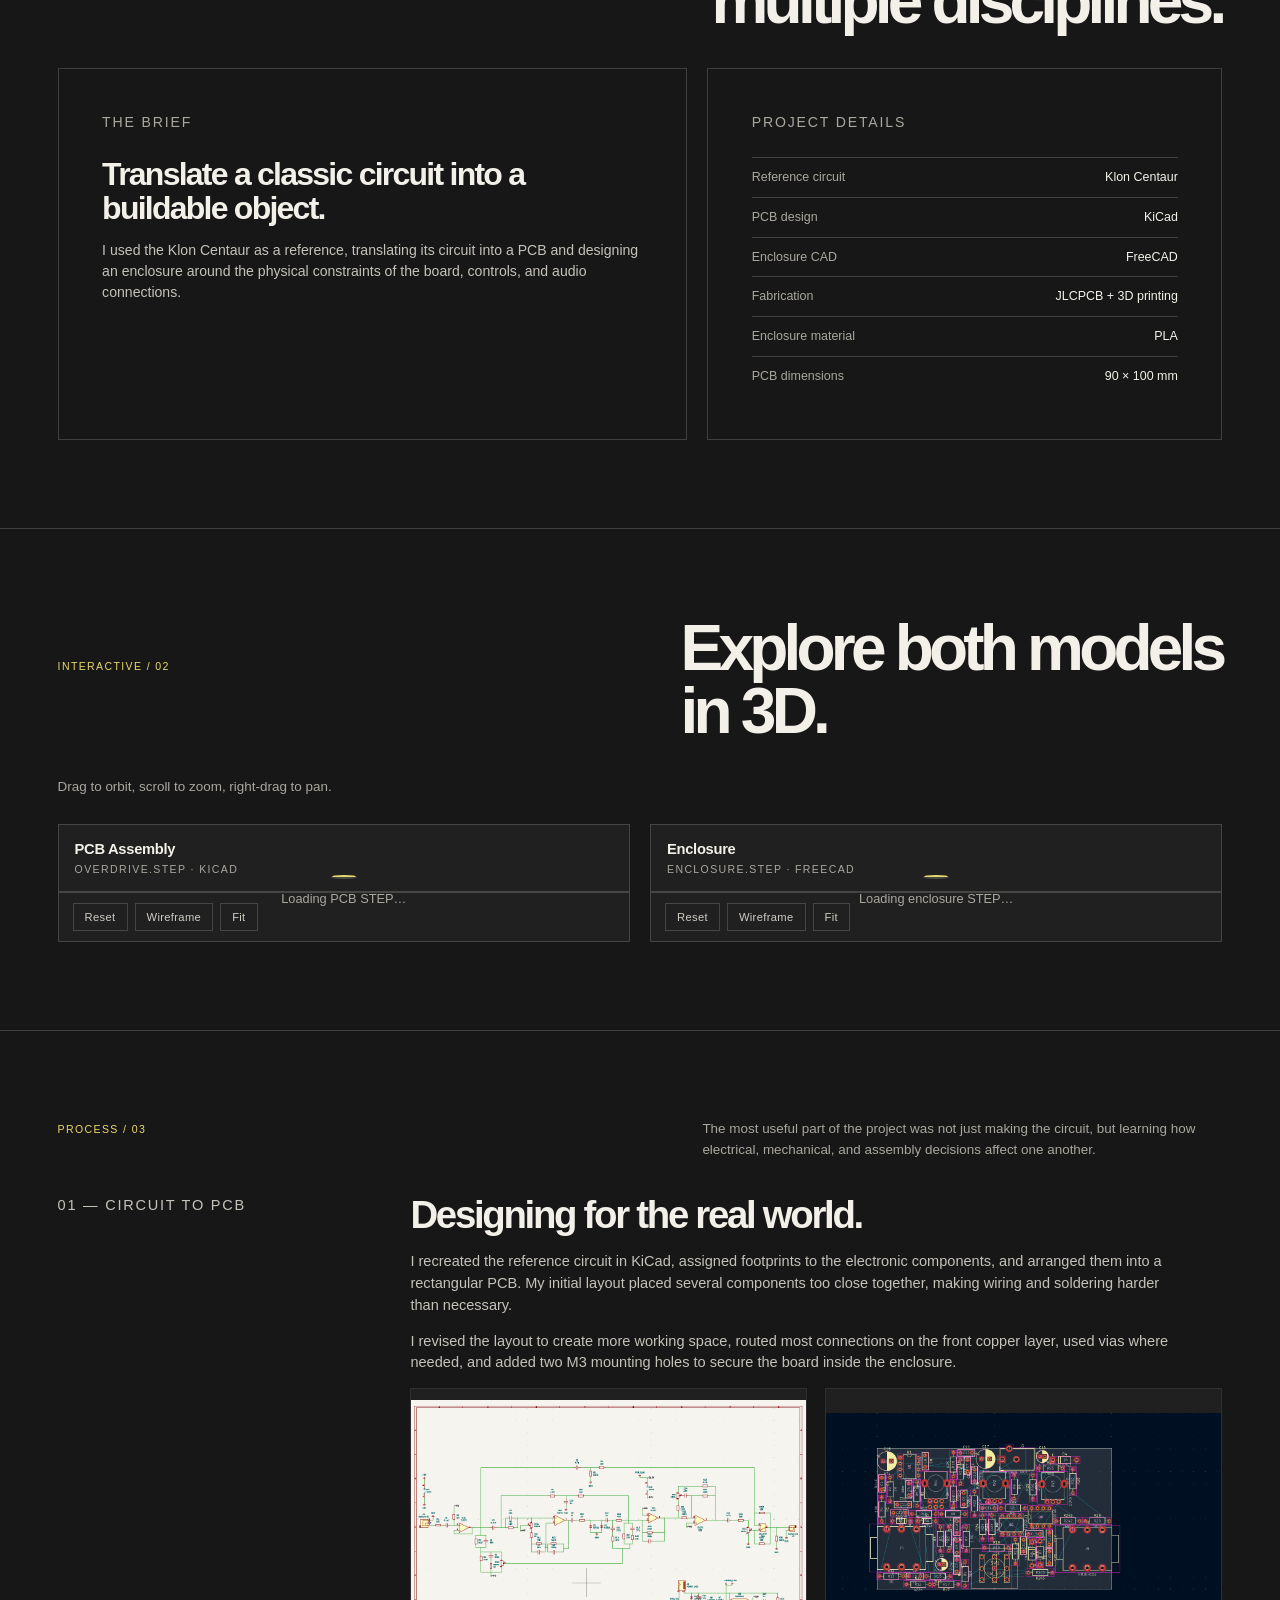
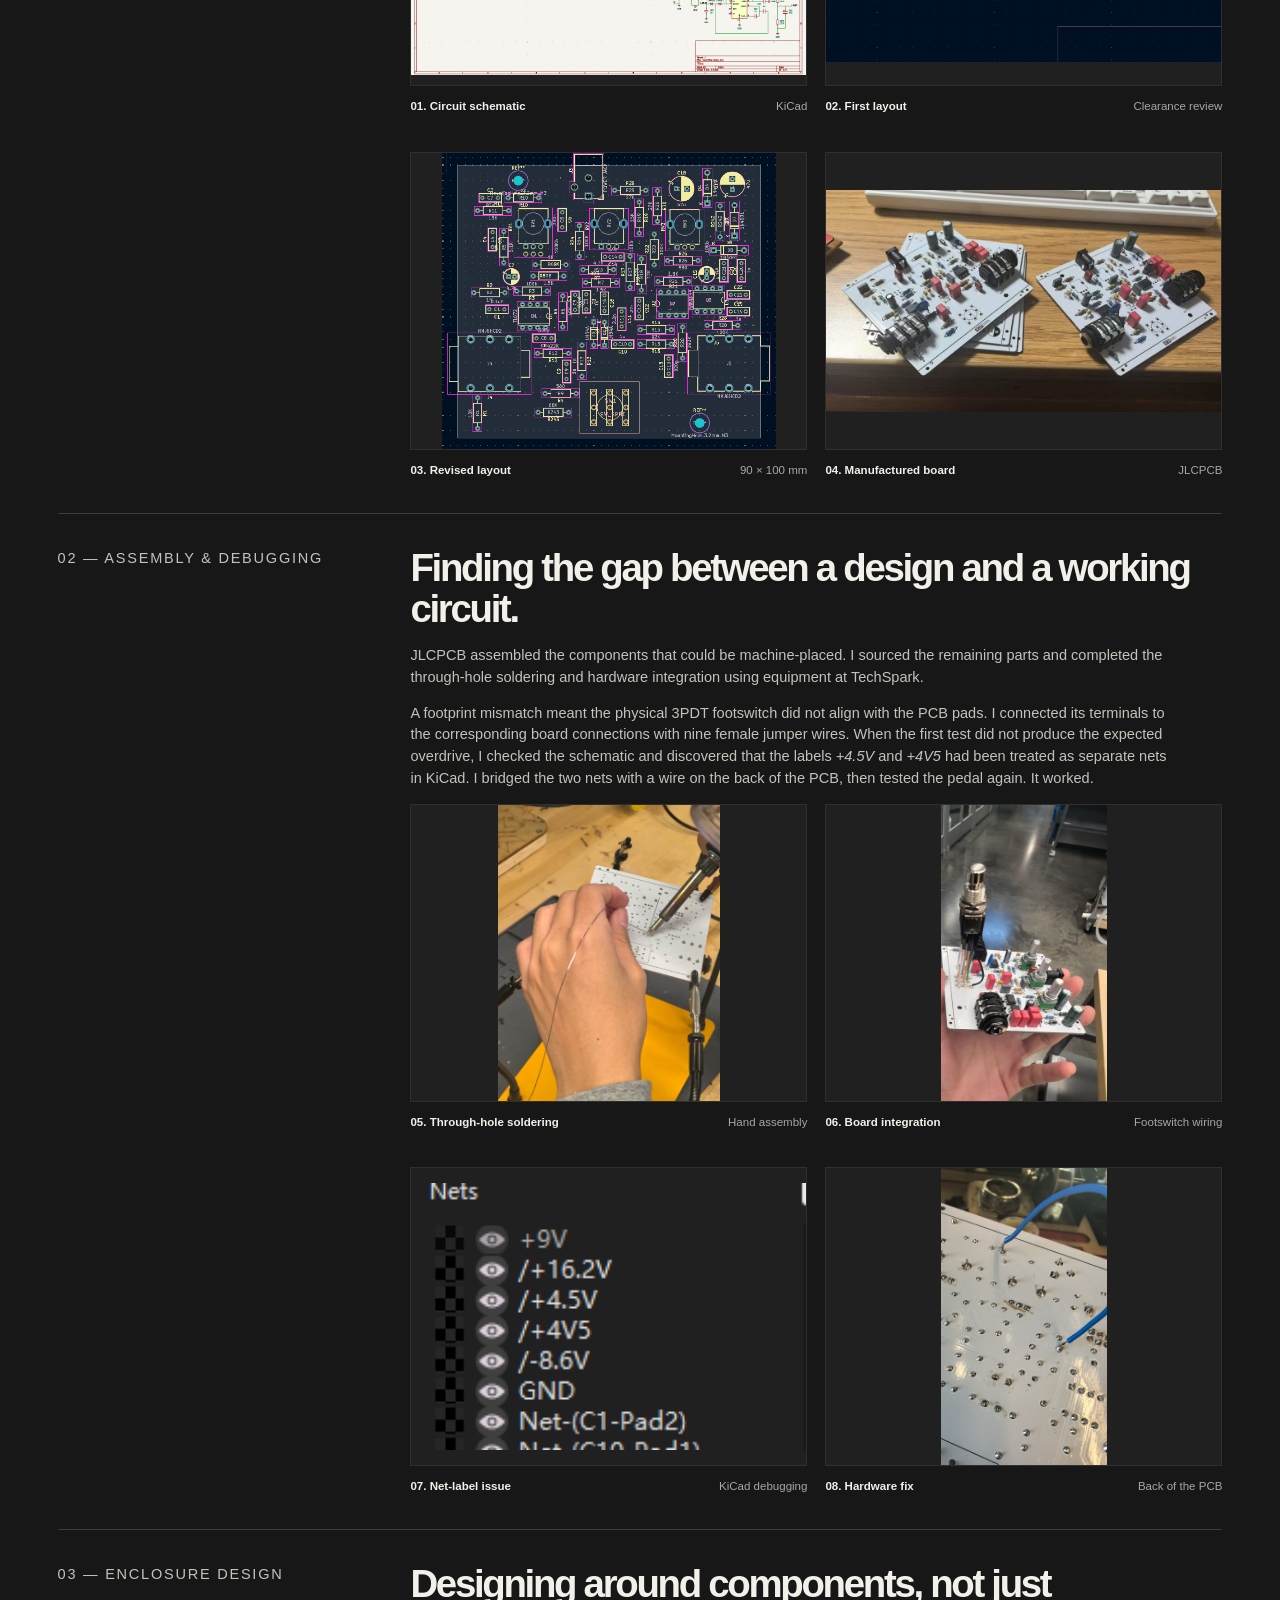
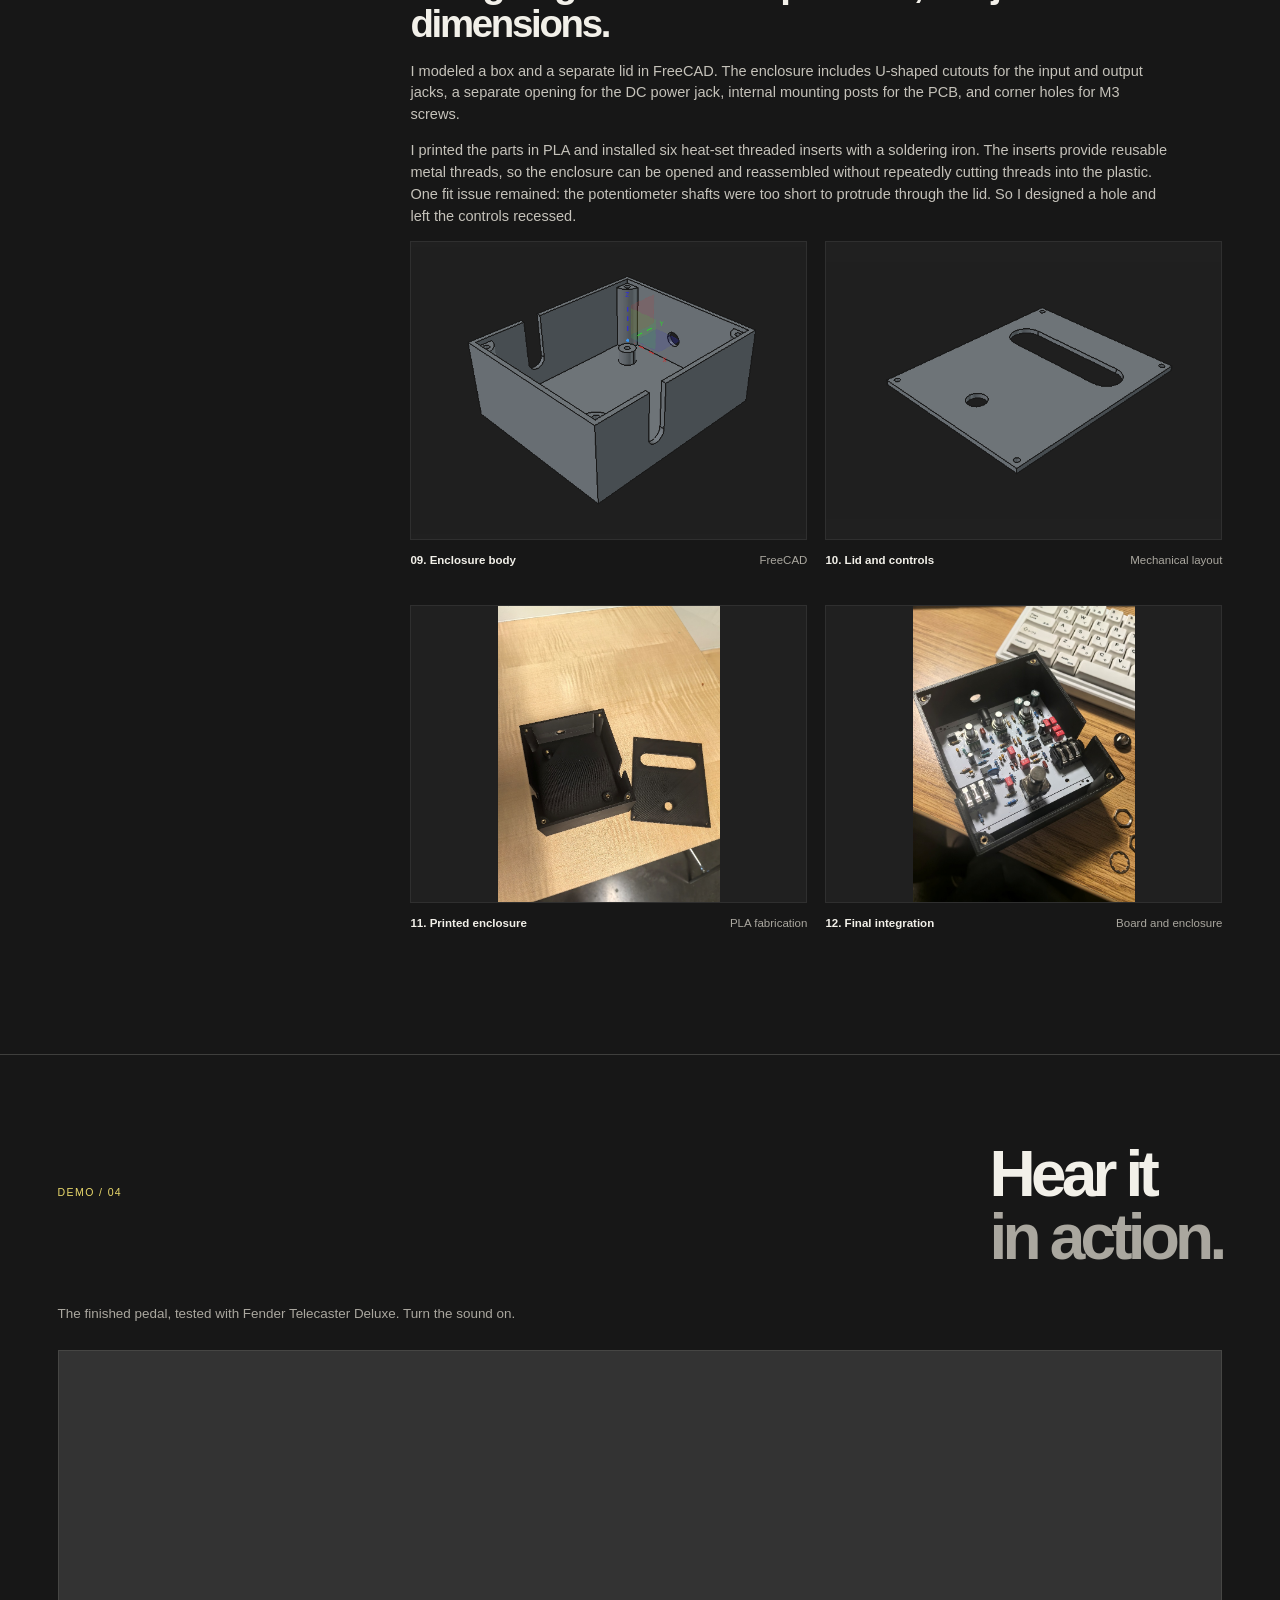
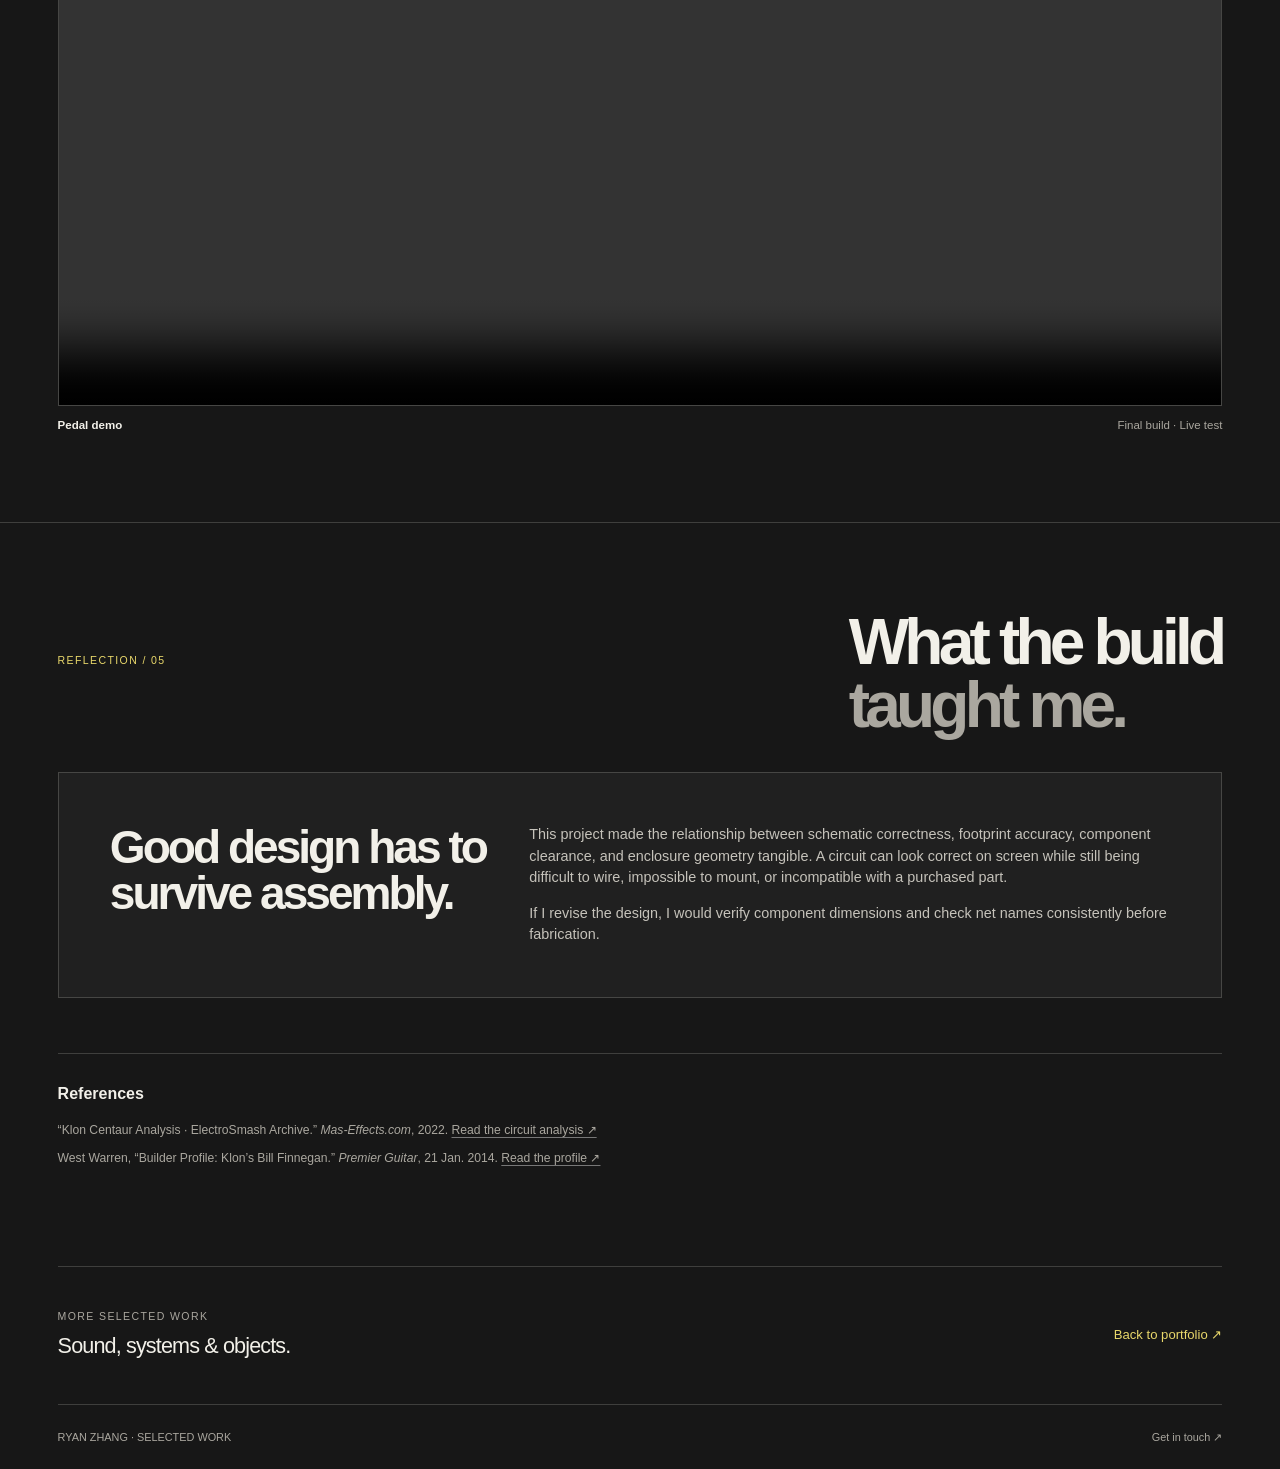
==== commit 5d353e6d: "pedal demo" ====
--- a/custom-guitar-overdrive-pedal/index.html
+++ b/custom-guitar-overdrive-pedal/index.html
@@ -186,6 +186,16 @@
       border-radius: 3px;
     }
 
+
+    /* ===== Demo video ===== */
+    .demo-frame { position: relative; background: var(--panel); border: 1px solid var(--line); overflow: hidden; }
+    .demo-frame video {
+      display: block; width: 100%; max-height: 760px; aspect-ratio: 16 / 9;
+      object-fit: contain; background: #111;
+    }
+    .demo-caption { display: flex; justify-content: space-between; gap: 20px; margin-top: 11px; color: var(--muted); font-size: .72rem; }
+    .demo-caption strong { color: var(--text); font-weight: 560; }
+
     @media (max-width: 900px) {
       .viewer-grid { grid-template-columns: 1fr; }
     }
@@ -202,7 +212,7 @@
       .story { grid-template-columns: 1fr; gap: 14px; }
       .figure-grid { grid-template-columns: 1fr; gap: 28px; }
       .figure-image img { aspect-ratio: 4 / 3; }
-      .image-caption { flex-direction: column; gap: 3px; }
+      .image-caption, .demo-caption { flex-direction: column; gap: 3px; }
       .next-project, footer { align-items: flex-start; flex-direction: column; }
       .viewer-canvas-wrap { height: 42vh; }
     }
@@ -412,10 +422,31 @@
       </div>
     </section>
 
+    <!-- ===== Demo video ===== -->
+    <section class="section" id="demo">
+      <div class="wrap">
+        <div class="section-head">
+          <p class="section-label">Demo / 04</p>
+          <h2>Hear it<br><span style="color:var(--muted)">in action.</span></h2>
+        </div>
+        <p class="section-description" style="margin-bottom:26px">
+          The finished pedal, tested with Fender Telecaster Deluxe. Turn the sound on.
+        </p>
+        <figure class="demo-frame">
+          <video controls preload="metadata" playsinline aria-label="Demo of the custom guitar overdrive pedal">
+            <source src="../resources/custom_guitar_overdrive_pedal/pedal_demo.mov" type="video/quicktime">
+            <source src="../resources/custom_guitar_overdrive_pedal/pedal_demo.mov" type="video/mp4">
+            Your browser can’t play this video. <a href="../resources/custom_guitar_overdrive_pedal/pedal_demo.mov">Download the demo ↗</a>
+          </video>
+        </figure>
+        <div class="demo-caption"><strong>Pedal demo</strong><span>Final build · Live test</span></div>
+      </div>
+    </section>
+
     <section class="section">
       <div class="wrap">
         <div class="section-head">
-          <p class="section-label">Reflection / 04</p>
+          <p class="section-label">Reflection / 05</p>
           <h2>What the build<br><span style="color:var(--muted)">taught me.</span></h2>
         </div>
         <div class="lesson">
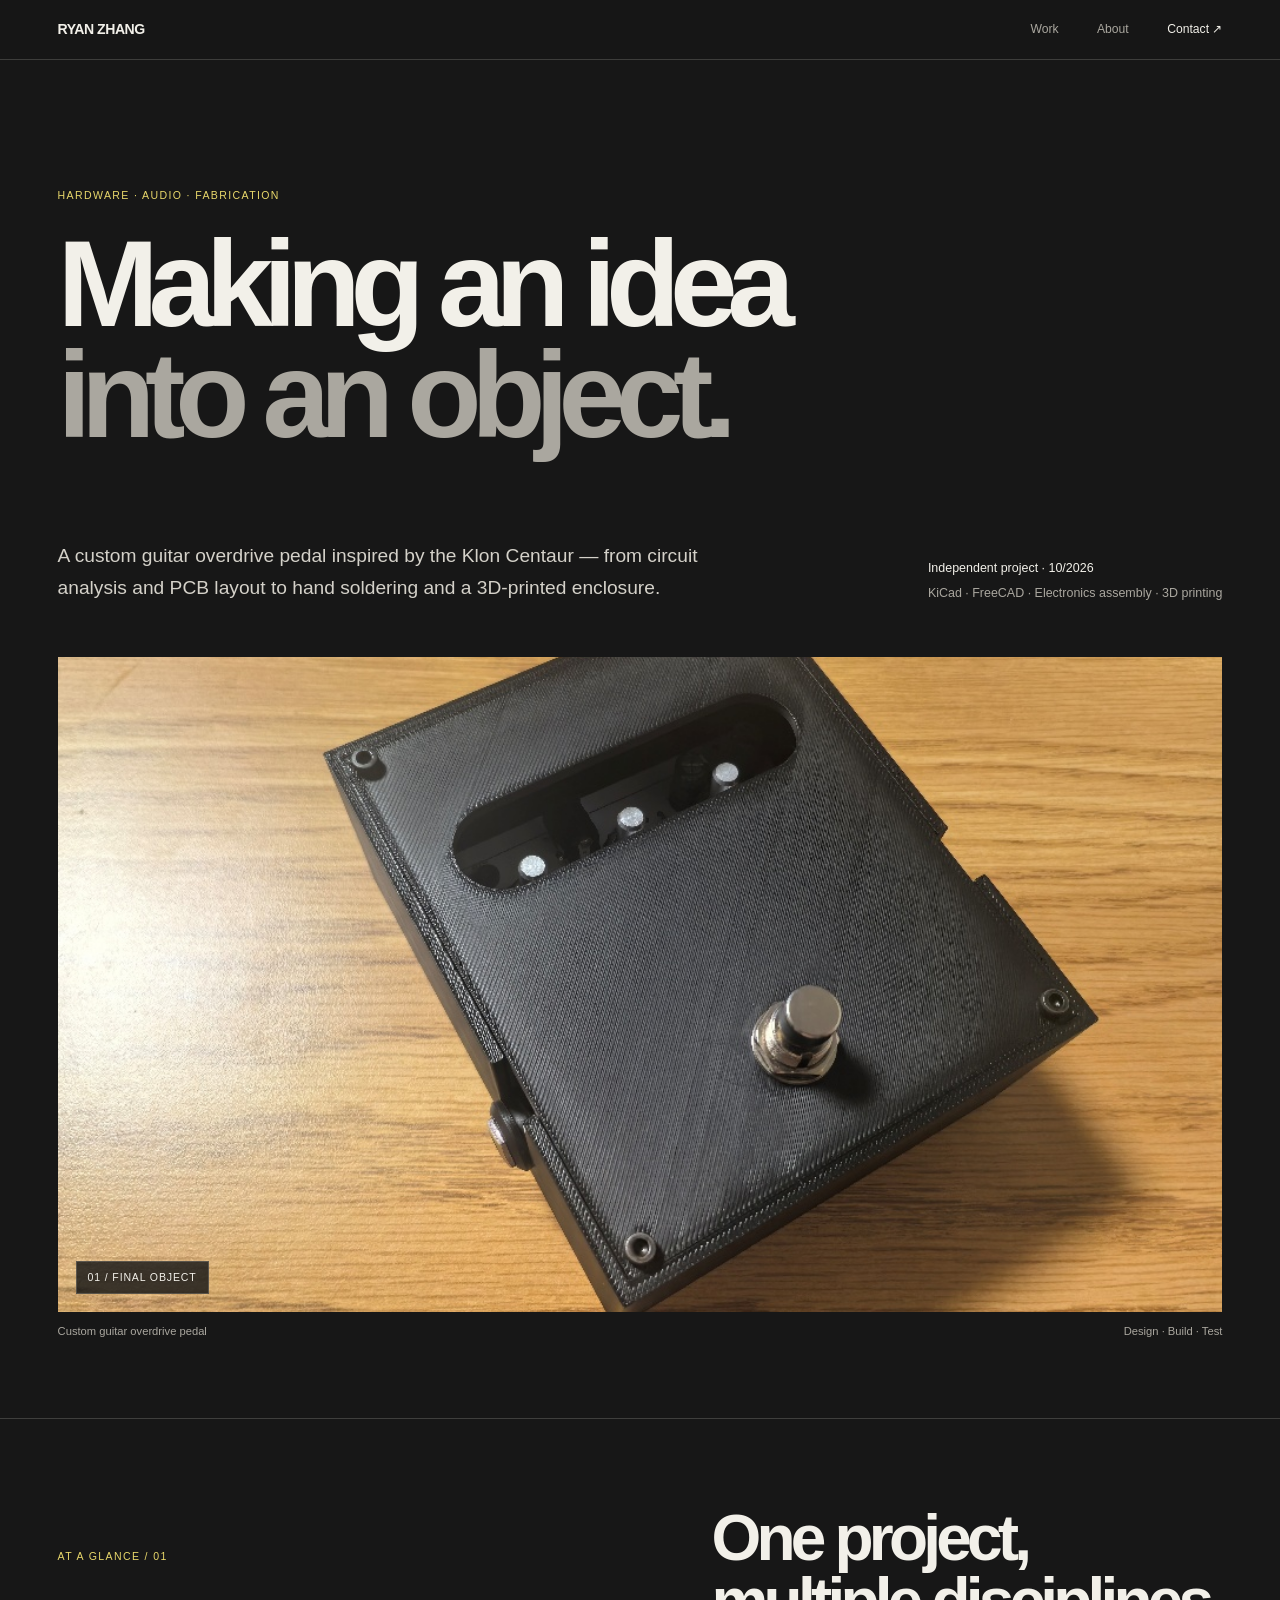
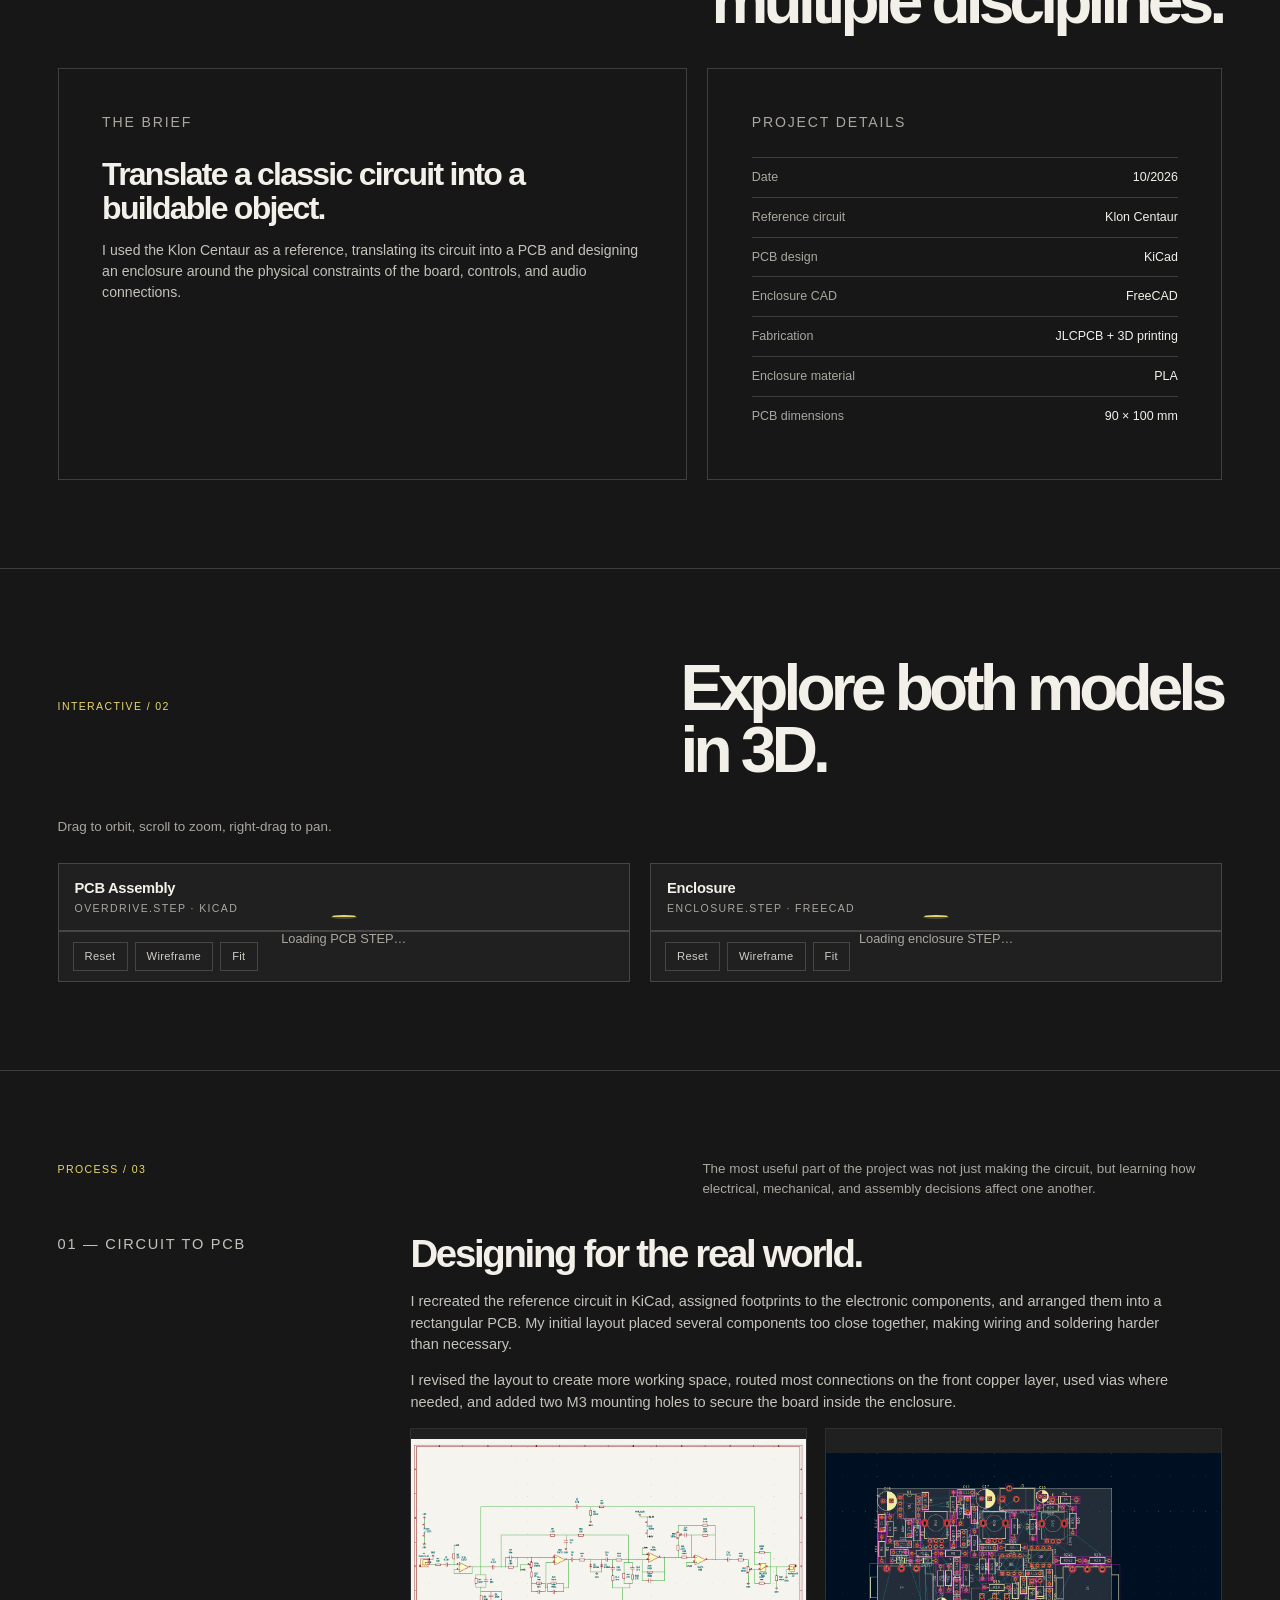
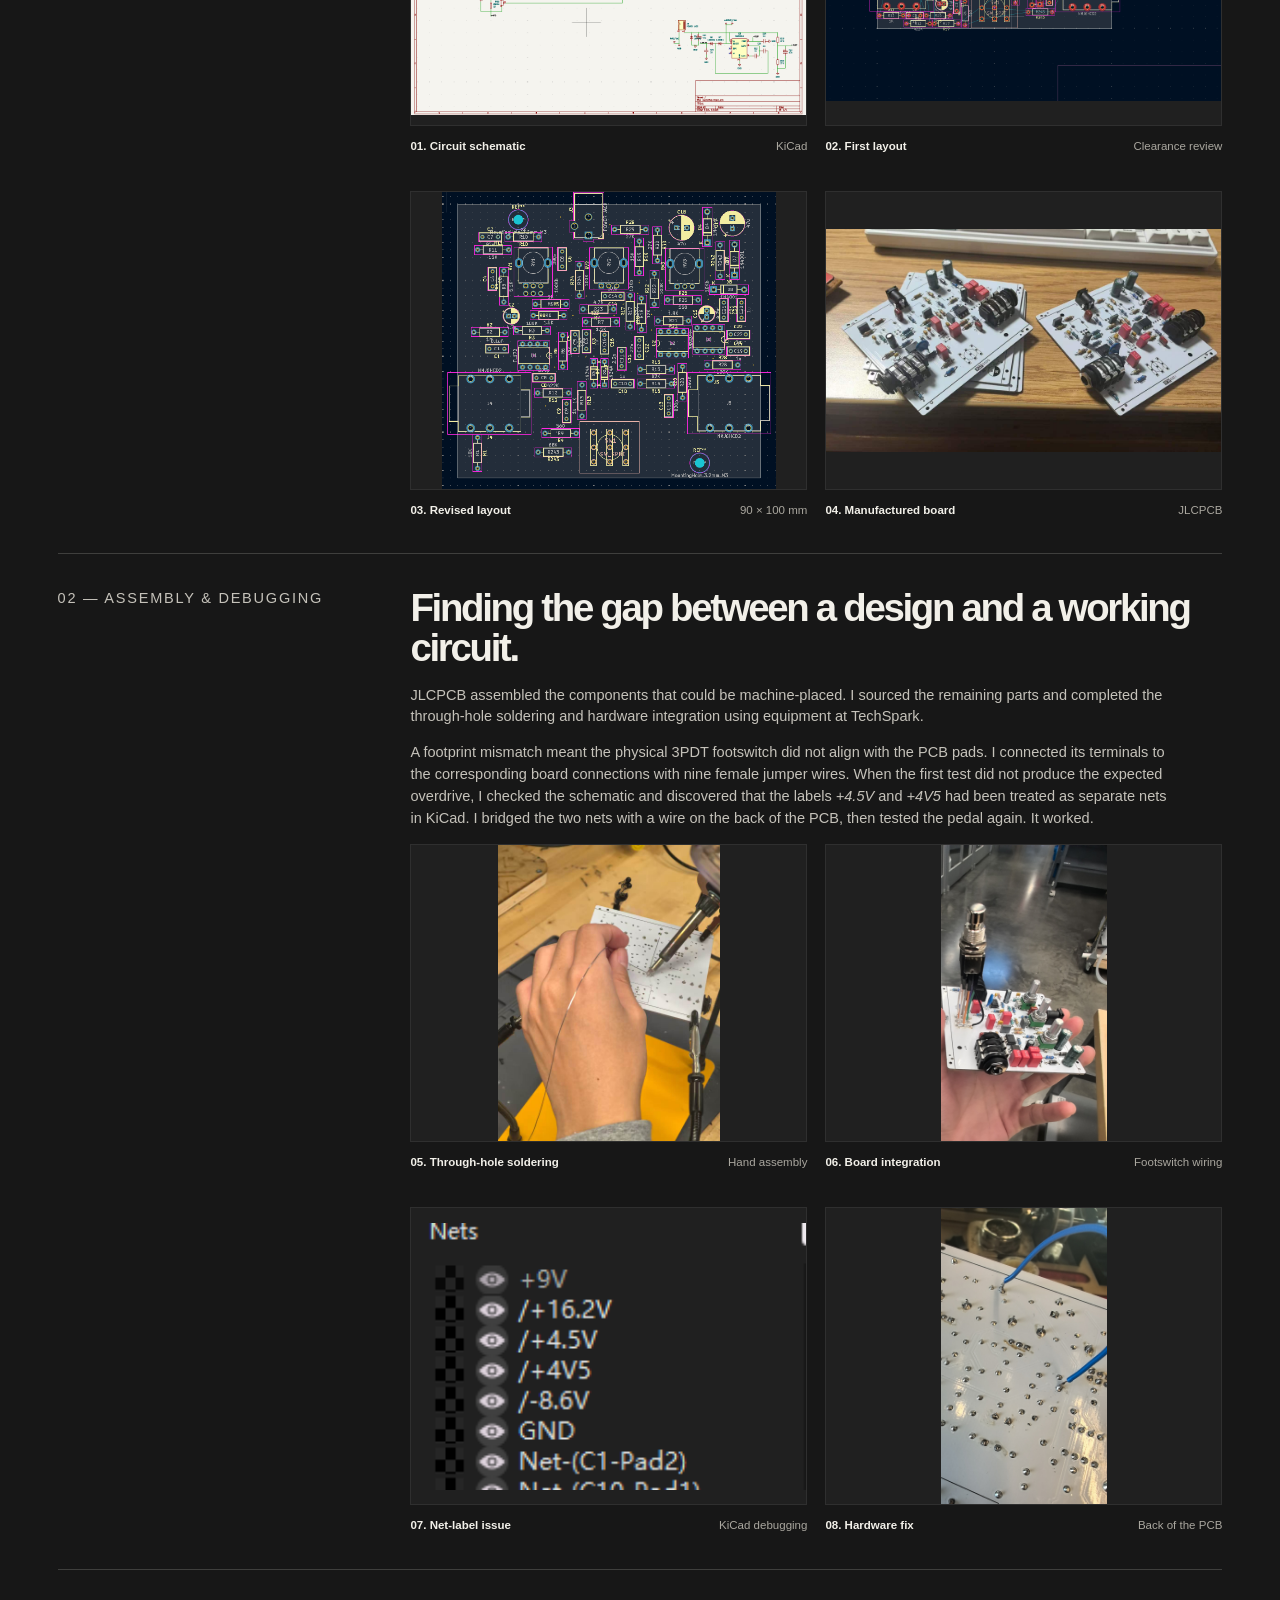
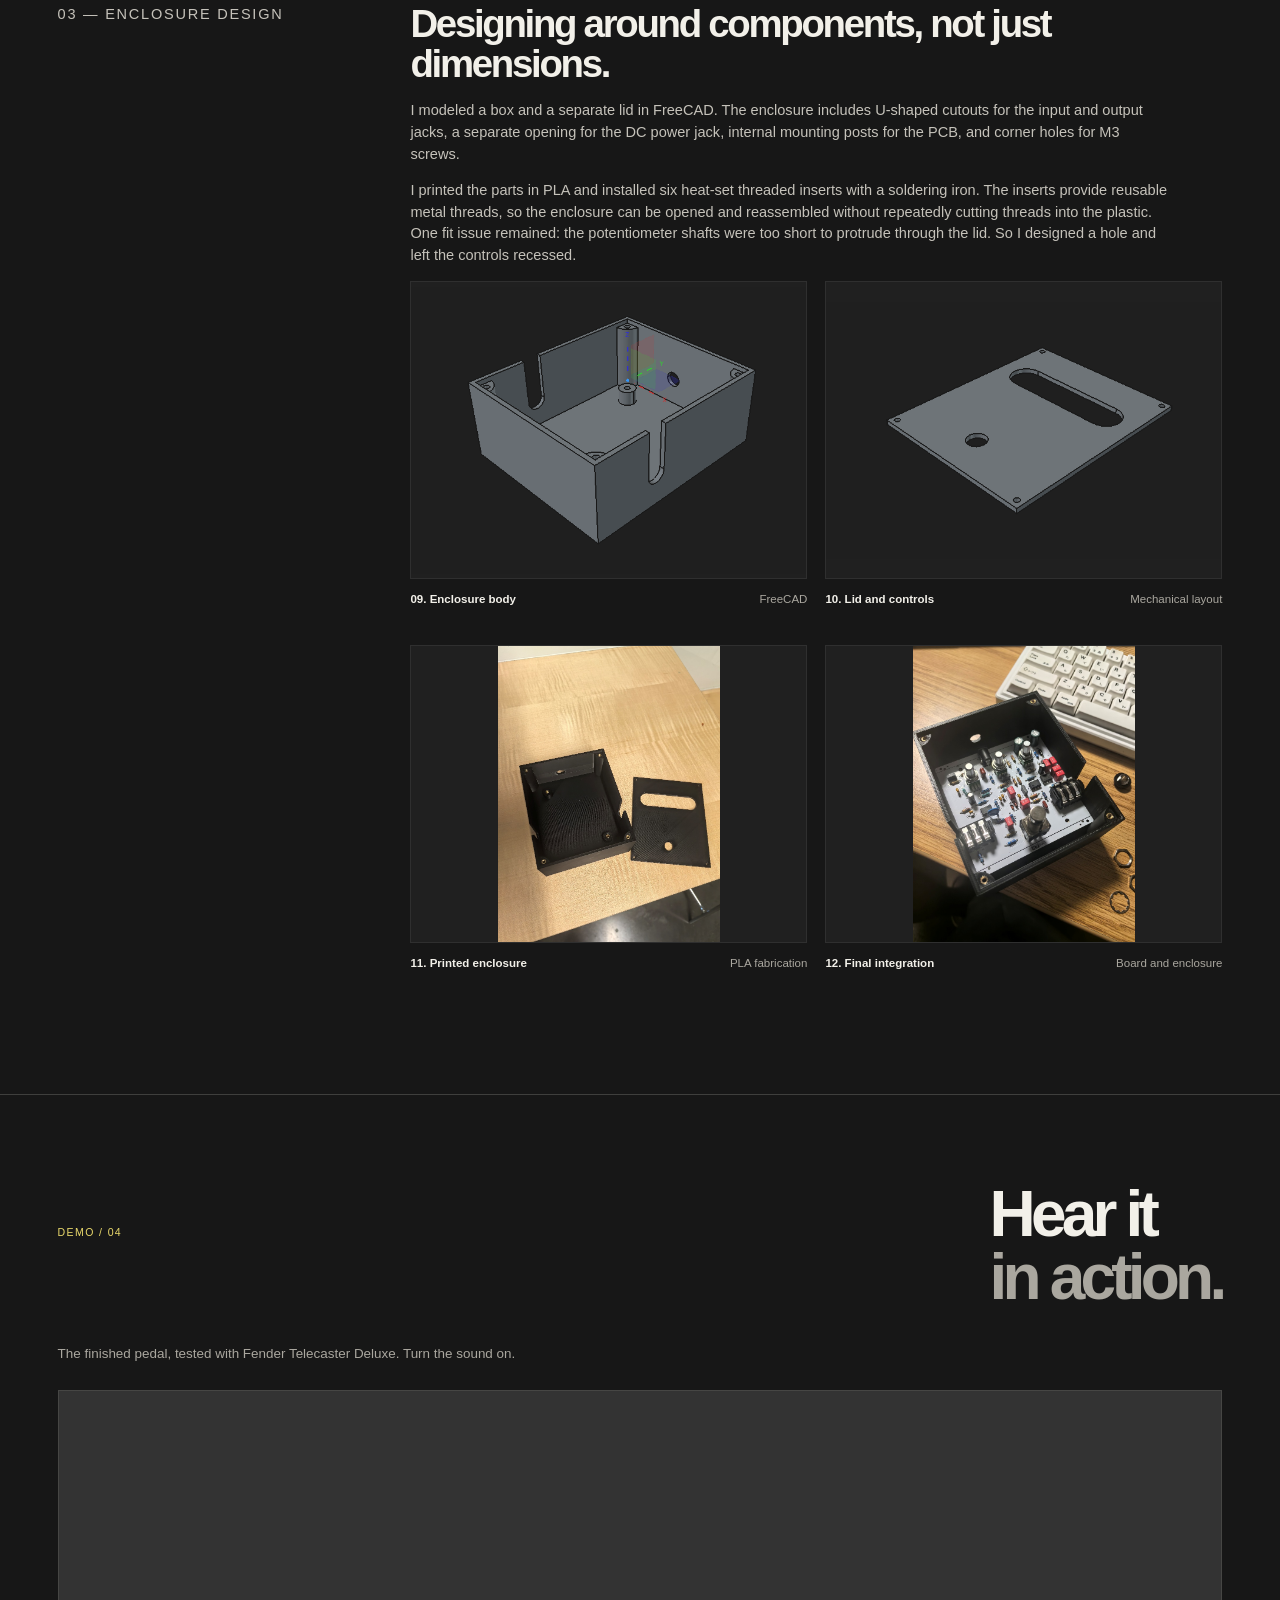
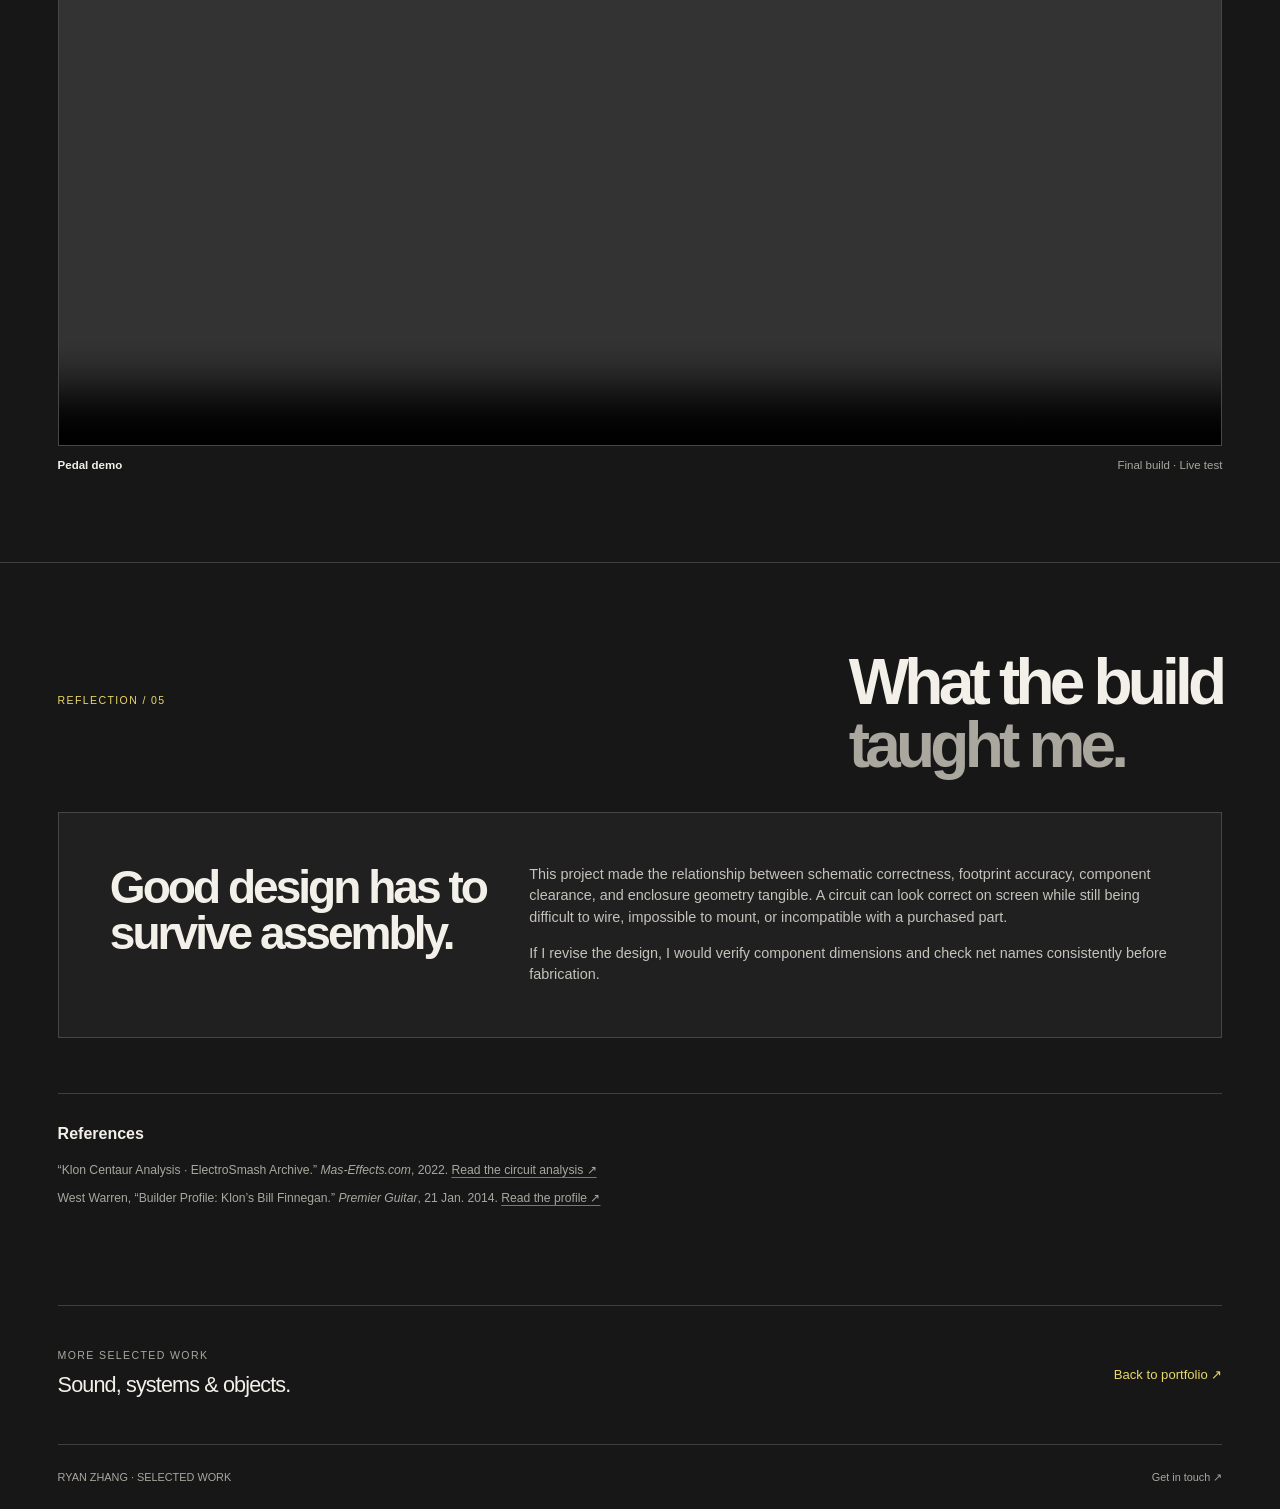
==== commit bc5c7b12: "date" ====
--- a/custom-guitar-overdrive-pedal/index.html
+++ b/custom-guitar-overdrive-pedal/index.html
@@ -238,7 +238,7 @@
       <h1>Making an idea<br><span class="muted-line">into an object.</span></h1>
       <div class="hero-bottom">
         <p class="intro">A custom guitar overdrive pedal inspired by the Klon Centaur — from circuit analysis and PCB layout to hand soldering and a 3D-printed enclosure.</p>
-        <p class="hero-note"><span>Independent project</span>KiCad · FreeCAD · Electronics assembly · 3D printing</p>
+        <p class="hero-note"><span>Independent project · <time datetime="2026-10">10/2026</time></span>KiCad · FreeCAD · Electronics assembly · 3D printing</p>
       </div>
       <figure class="hero-image">
         <img src="../resources/custom_guitar_overdrive_pedal/figure-01.jpeg" alt="Completed custom guitar overdrive pedal" data-lightbox>
@@ -262,6 +262,7 @@
           <article class="overview-card">
             <p class="meta">Project details</p>
             <ul class="spec-list">
+              <li><span>Date</span><span><time datetime="2026-10">10/2026</time></span></li>
               <li><span>Reference circuit</span><span>Klon Centaur</span></li>
               <li><span>PCB design</span><span>KiCad</span></li>
               <li><span>Enclosure CAD</span><span>FreeCAD</span></li>
